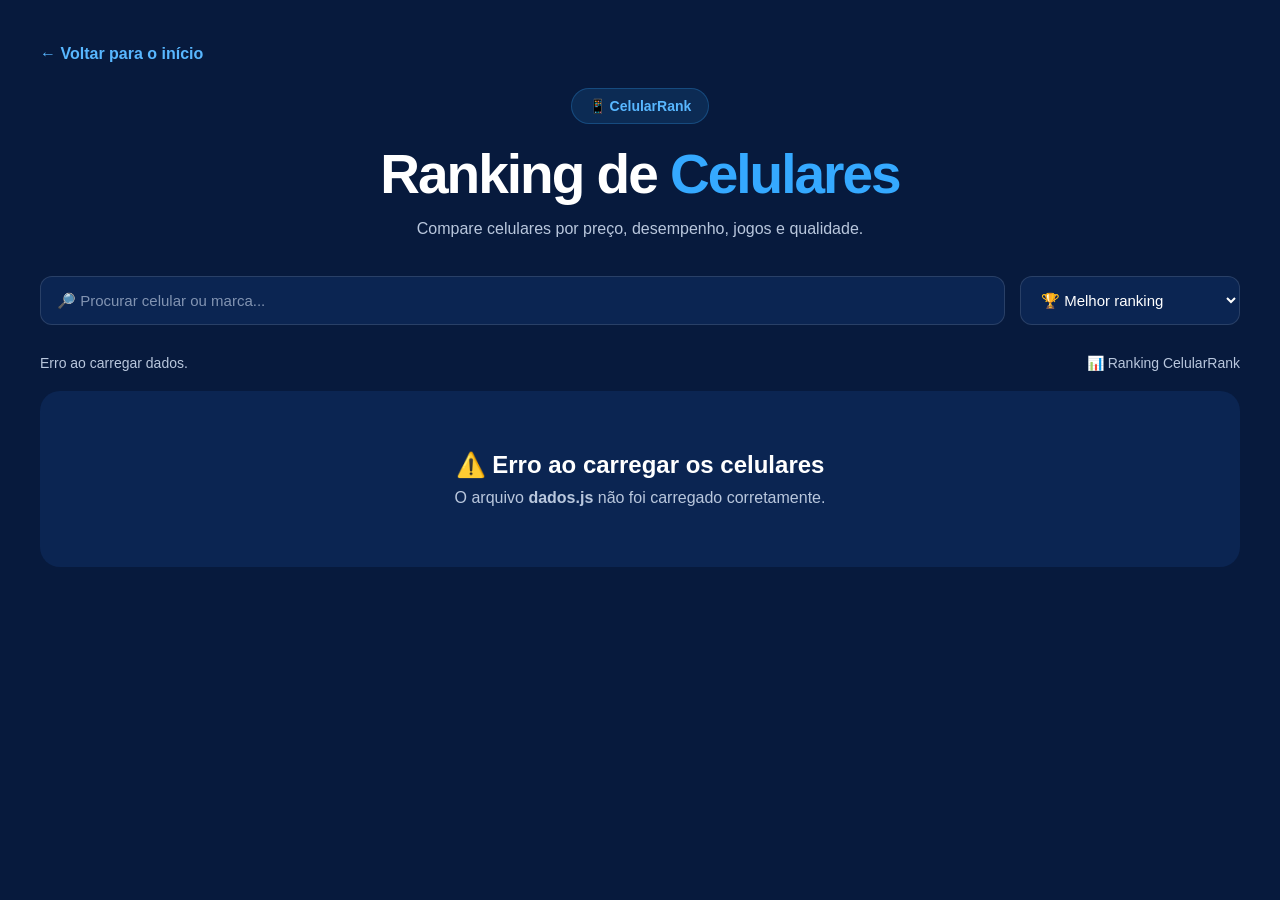
==== celulares.html @ f82b12b4 "Update script source paths in celulares.html" ====
<!DOCTYPE html>
<html lang="pt-BR">

<head>
    <meta charset="UTF-8">

    <meta
        name="viewport"
        content="width=device-width, initial-scale=1.0"
    >

    <title>Celulares | CelularRank-Official</title>

    <meta
        name="description"
        content="Compare celulares por preço, desempenho, jogos e qualidade."
    >

    <link rel="stylesheet" href="style.css">

    <style>

        .pagina {
            min-height: 100vh;
            padding: 45px 20px 70px;
        }

        .container {
            width: 100%;
            max-width: 1200px;
            margin: 0 auto;
        }

        .pagina-topo {
            text-align: center;
            margin-bottom: 35px;
        }

        .pagina-topo h1 {
            font-size: clamp(34px, 6vw, 55px);
            margin-bottom: 12px;
        }

        .pagina-topo h1 span {
            color: #35a9ff;
        }

        .pagina-topo p {
            color: #b9c7dd;
            line-height: 1.6;
            max-width: 650px;
            margin: 0 auto;
        }

        .voltar {
            display: inline-block;
            margin-bottom: 25px;
            color: #58b7ff;
            text-decoration: none;
            font-weight: bold;
        }

        .voltar:hover {
            color: white;
        }

        .controles {
            display: grid;
            grid-template-columns: 1fr 220px;
            gap: 15px;
            margin-bottom: 30px;
        }

        .campo,
        .select {
            width: 100%;
            padding: 14px 16px;
            border-radius: 12px;
            border: 1px solid rgba(255,255,255,0.12);
            background: #0b2552;
            color: white;
            outline: none;
            font-size: 15px;
            box-sizing: border-box;
        }

        .campo::placeholder {
            color: #8294b2;
        }

        .campo:focus,
        .select:focus {
            border-color: #35a9ff;
        }

        .select option {
            background: #0b2552;
            color: white;
        }

        .informacoes {
            display: flex;
            justify-content: space-between;
            align-items: center;
            margin-bottom: 20px;
            color: #b9c7dd;
            font-size: 14px;
        }

        .produtos {
            display: grid;
            grid-template-columns: repeat(3, 1fr);
            gap: 20px;
        }

        .produto {
            background: #0b2552;
            border: 1px solid rgba(255,255,255,0.10);
            border-radius: 20px;
            padding: 22px;
            transition: 0.25s ease;
        }

        .produto:hover {
            transform: translateY(-5px);
            border-color: #35a9ff;
            box-shadow: 0 12px 35px rgba(0,0,0,0.25);
        }

        .marca {
            display: inline-block;
            padding: 6px 10px;
            background: rgba(53,169,255,0.12);
            color: #58b7ff;
            border-radius: 20px;
            font-size: 12px;
            font-weight: bold;
            margin-bottom: 12px;
        }

        .produto h2 {
            font-size: 21px;
            margin-bottom: 10px;
        }

        .preco {
            font-size: 27px;
            font-weight: bold;
            color: white;
            margin-bottom: 18px;
        }

        .nota {
            display: inline-flex;
            align-items: center;
            gap: 5px;
            background: #123a78;
            color: white;
            padding: 7px 10px;
            border-radius: 8px;
            font-size: 13px;
            margin-bottom: 18px;
        }

        .especificacoes {
            display: grid;
            grid-template-columns: 1fr 1fr;
            gap: 10px;
            margin-bottom: 20px;
        }

        .spec {
            background: rgba(255,255,255,0.04);
            border-radius: 10px;
            padding: 10px;
        }

        .spec small {
            display: block;
            color: #8294b2;
            font-size: 11px;
            margin-bottom: 4px;
        }

        .spec strong {
            font-size: 13px;
            color: #e5efff;
        }

        .avaliacoes {
            display: flex;
            flex-direction: column;
            gap: 10px;
        }

        .avaliacao {
            display: grid;
            grid-template-columns: 85px 1fr 30px;
            align-items: center;
            gap: 8px;
            font-size: 12px;
            color: #b9c7dd;
        }

        .barra {
            height: 7px;
            background: #061530;
            border-radius: 10px;
            overflow: hidden;
        }

        .barra div {
            height: 100%;
            background: #35a9ff;
            border-radius: 10px;
        }

        .sem-resultados {
            grid-column: 1 / -1;
            text-align: center;
            padding: 60px 20px;
            background: #0b2552;
            border-radius: 20px;
            color: #b9c7dd;
        }

        .sem-resultados h2 {
            color: white;
            margin-bottom: 10px;
        }

        @media (max-width: 900px) {

            .produtos {
                grid-template-columns: repeat(2, 1fr);
            }

        }

        @media (max-width: 650px) {

            .pagina {
                padding: 30px 15px 50px;
            }

            .controles {
                grid-template-columns: 1fr;
            }

            .produtos {
                grid-template-columns: 1fr;
            }

            .informacoes {
                flex-direction: column;
                align-items: flex-start;
                gap: 8px;
            }

        }

    </style>
</head>


<body>

<main class="pagina">

    <div class="container">

        <a href="index.html" class="voltar">
            ← Voltar para o início
        </a>

        <section class="pagina-topo">

            <div class="badge">
                📱 CelularRank
            </div>

            <h1>
                Ranking de
                <span>Celulares</span>
            </h1>

            <p>
                Compare celulares por preço,
                desempenho, jogos e qualidade.
            </p>

        </section>


        <section class="controles">

            <input
                type="search"
                id="busca"
                class="campo"
                placeholder="🔎 Procurar celular ou marca..."
                autocomplete="off"
            >

            <select id="ordenacao" class="select">

                <option value="ranking">
                    🏆 Melhor ranking
                </option>

                <option value="menor-preco">
                    💰 Menor preço
                </option>

                <option value="maior-preco">
                    💎 Maior preço
                </option>

                <option value="desempenho">
                    ⚡ Desempenho
                </option>

                <option value="jogos">
                    🎮 Jogos
                </option>

                <option value="qualidade">
                    ⭐ Qualidade
                </option>

            </select>

        </section>


        <div class="informacoes">

            <span id="contador">
                Carregando celulares...
            </span>

            <span>
                📊 Ranking CelularRank
            </span>

        </div>


        <section
            id="listaCelulares"
            class="produtos"
        ></section>

    </div>

</main>


<!-- =====================================================
     📦 CARREGAR DADOS
===================================================== -->

<script src="./dados.js"></script>


<!-- =====================================================
     ⚙️ SISTEMA DA PÁGINA
===================================================== -->

<script>

"use strict";


const lista =
    document.getElementById("listaCelulares");

const busca =
    document.getElementById("busca");

const ordenacao =
    document.getElementById("ordenacao");

const contador =
    document.getElementById("contador");


/* =====================================================
   💰 PREÇO
===================================================== */

function precoBRL(valor) {

    const numero = Number(valor);

    if (!Number.isFinite(numero) || numero <= 0) {
        return "Preço não informado";
    }

    return numero.toLocaleString("pt-BR", {
        style: "currency",
        currency: "BRL"
    });

}


/* =====================================================
   🏆 NOTA
===================================================== */

function notaProduto(produto) {

    const notas = [
        Number(produto.desempenho) || 0,
        Number(produto.jogos) || 0,
        Number(produto.qualidade) || 0
    ];

    return Math.round(
        notas.reduce(
            (total, nota) => total + nota,
            0
        ) / notas.length
    );

}


/* =====================================================
   📊 BARRA
===================================================== */

function avaliacao(nome, valor) {

    const numero = Number(valor);

    if (!Number.isFinite(numero) || numero <= 0) {
        return "";
    }

    return `
        <div class="avaliacao">

            <span>${nome}</span>

            <div class="barra">
                <div style="width:${numero}%"></div>
            </div>

            <strong>${numero}</strong>

        </div>
    `;

}


/* =====================================================
   🃏 CRIAR CARD
===================================================== */

function criarCard(produto, posicao) {

    const nota = notaProduto(produto);

    return `

        <article class="produto">

            <span class="marca">
                ${produto.marca || "Marca"}
            </span>

            <h2>
                ${produto.nome || "Celular"}
            </h2>

            <div class="preco">
                ${precoBRL(produto.preco)}
            </div>

            <div class="nota">
                🏆 Nota ${nota}/100
            </div>


            <div class="especificacoes">

                <div class="spec">
                    <small>Processador</small>

                    <strong>
                        ${produto.processador || "Não informado"}
                    </strong>
                </div>


                <div class="spec">
                    <small>RAM</small>

                    <strong>
                        ${produto.ram || "Não informado"}
                    </strong>
                </div>


                <div class="spec">
                    <small>Armazenamento</small>

                    <strong>
                        ${produto.armazenamento || "Não informado"}
                    </strong>
                </div>


                <div class="spec">
                    <small>Ranking</small>

                    <strong>
                        #${posicao}
                    </strong>
                </div>

            </div>


            <div class="avaliacoes">

                ${avaliacao(
                    "Desempenho",
                    produto.desempenho
                )}

                ${avaliacao(
                    "Jogos",
                    produto.jogos
                )}

                ${avaliacao(
                    "Qualidade",
                    produto.qualidade
                )}

            </div>

        </article>

    `;

}


/* =====================================================
   🔎 FILTRAR
===================================================== */

function filtrarProdutos() {

    const texto =
        busca.value
            .toLowerCase()
            .trim();


    let resultado =
        Array.isArray(celulares)
            ? [...celulares]
            : [];


    /* BUSCA */

    if (texto) {

        resultado =
            resultado.filter(produto => {

                const nome =
                    String(produto.nome || "")
                        .toLowerCase();

                const marca =
                    String(produto.marca || "")
                        .toLowerCase();

                const processador =
                    String(produto.processador || "")
                        .toLowerCase();

                return (
                    nome.includes(texto) ||
                    marca.includes(texto) ||
                    processador.includes(texto)
                );

            });

    }


    /* ORDENAÇÃO */

    switch (ordenacao.value) {

        case "menor-preco":

            resultado.sort(
                (a, b) =>
                    Number(a.preco || 0) -
                    Number(b.preco || 0)
            );

            break;


        case "maior-preco":

            resultado.sort(
                (a, b) =>
                    Number(b.preco || 0) -
                    Number(a.preco || 0)
            );

            break;


        case "desempenho":

            resultado.sort(
                (a, b) =>
                    Number(b.desempenho || 0) -
                    Number(a.desempenho || 0)
            );

            break;


        case "jogos":

            resultado.sort(
                (a, b) =>
                    Number(b.jogos || 0) -
                    Number(a.jogos || 0)
            );

            break;


        case "qualidade":

            resultado.sort(
                (a, b) =>
                    Number(b.qualidade || 0) -
                    Number(a.qualidade || 0)
            );

            break;


        default:

            resultado.sort(
                (a, b) =>
                    notaProduto(b) -
                    notaProduto(a)
            );

    }


    mostrarProdutos(resultado);

}


/* =====================================================
   📱 MOSTRAR PRODUTOS
===================================================== */

function mostrarProdutos(produtos) {

    lista.innerHTML = "";


    contador.textContent =
        `${produtos.length} celular${produtos.length !== 1 ? "es" : ""} encontrado${produtos.length !== 1 ? "s" : ""}`;


    if (produtos.length === 0) {

        lista.innerHTML = `

            <div class="sem-resultados">

                <h2>
                    😕 Nenhum celular encontrado
                </h2>

                <p>
                    Tente pesquisar por outra marca
                    ou modelo.
                </p>

            </div>

        `;

        return;
    }


    produtos.forEach((produto, index) => {

        lista.innerHTML +=
            criarCard(
                produto,
                index + 1
            );

    });

}


/* =====================================================
   🔄 EVENTOS
===================================================== */

busca.addEventListener(
    "input",
    filtrarProdutos
);

ordenacao.addEventListener(
    "change",
    filtrarProdutos
);


/* =====================================================
   🚀 INICIAR
===================================================== */

if (
    typeof celulares !== "undefined" &&
    Array.isArray(celulares)
) {

    console.log(
        "📱 Celulares carregados:",
        celulares.length
    );

    filtrarProdutos();

} else {

    contador.textContent =
        "Erro ao carregar dados.";

    lista.innerHTML = `

        <div class="sem-resultados">

            <h2>
                ⚠️ Erro ao carregar os celulares
            </h2>

            <p>
                O arquivo <strong>dados.js</strong>
                não foi carregado corretamente.
            </p>

        </div>

    `;

}

</script>

</body>
</html> 
<script src="./dados.js"></script>
---- style.css ----
/* ========================================
   🎨 CELULARRANK-OFFICIAL
   style.css
======================================== */

/* RESET */
* {
    margin: 0;
    padding: 0;
    box-sizing: border-box;
}

html {
    scroll-behavior: smooth;
}

body {
    font-family: Arial, Helvetica, sans-serif;
    background: #071a3d;
    color: #ffffff;
    min-height: 100vh;
}


/* ========================================
   🧭 CABEÇALHO
======================================== */

header {
    width: 100%;
    min-height: 70px;
    padding: 16px 6%;

    display: flex;
    align-items: center;
    justify-content: space-between;

    background: #061530;
    border-bottom: 1px solid rgba(255, 255, 255, 0.10);

    position: sticky;
    top: 0;
    z-index: 1000;
}


/* LOGO */

.logo {
    font-size: 23px;
    font-weight: 800;
    letter-spacing: -0.5px;
}

.logo span {
    color: #35a9ff;
}


/* MENU */

nav {
    display: flex;
    align-items: center;
    gap: 25px;
}

nav a {
    color: #dceaff;
    text-decoration: none;
    font-size: 14px;
    font-weight: 600;

    transition: 0.2s ease;
}

nav a:hover {
    color: #35a9ff;
}


/* ========================================
   🏠 TELA INICIAL
======================================== */

.inicio {
    width: 100%;
    min-height: calc(100vh - 70px);

    display: flex;
    align-items: center;
    justify-content: center;

    padding: 70px 20px;
}

.conteudo {
    width: 100%;
    max-width: 1100px;
    margin: auto;
    text-align: center;
}


/* ========================================
   🚀 BADGE
======================================== */

.badge {
    display: inline-block;

    padding: 9px 17px;

    background: rgba(53, 169, 255, 0.12);
    border: 1px solid rgba(53, 169, 255, 0.25);

    border-radius: 50px;

    color: #58b7ff;

    font-size: 14px;
    font-weight: 600;

    margin-bottom: 22px;
}


/* ========================================
   📝 TÍTULO
======================================== */

h1 {
    font-size: clamp(40px, 7vw, 72px);

    line-height: 1.05;

    letter-spacing: -2px;

    margin-bottom: 20px;
}

h1 span {
    color: #35a9ff;
}


/* ========================================
   📄 DESCRIÇÃO
======================================== */

.descricao {
    max-width: 680px;

    margin: 0 auto;

    color: #b9c7dd;

    font-size: 17px;

    line-height: 1.7;
}


/* ========================================
   📱💻 CARDS
======================================== */

.opcoes {
    width: 100%;

    display: grid;

    grid-template-columns: repeat(2, 1fr);

    gap: 25px;

    margin-top: 50px;
}


/* CARD */

.card {
    display: block;

    padding: 38px 28px;

    background: #0b2552;

    border: 1px solid rgba(255, 255, 255, 0.10);

    border-radius: 22px;

    color: white;

    text-decoration: none;

    transition:
        transform 0.25s ease,
        border-color 0.25s ease,
        box-shadow 0.25s ease;
}


/* HOVER */

.card:hover {
    transform: translateY(-7px);

    border-color: #35a9ff;

    box-shadow:
        0 15px 40px rgba(0, 0, 0, 0.30);
}


/* ÍCONE */

.icone {
    font-size: 55px;

    margin-bottom: 18px;
}


/* TÍTULO DO CARD */

.card h2 {
    font-size: 26px;

    margin-bottom: 10px;
}


/* TEXTO DO CARD */

.card p {
    color: #b9c7dd;

    line-height: 1.6;

    font-size: 15px;
}


/* ========================================
   🏷️ CATEGORIAS
======================================== */

.categorias {
    margin-top: 55px;
}

.categorias h2 {
    font-size: 22px;

    margin-bottom: 22px;
}


/* TAGS */

.tags {
    display: flex;

    justify-content: center;

    align-items: center;

    flex-wrap: wrap;

    gap: 12px;
}


/* TAG */

.tag {
    padding: 10px 17px;

    background: #0d2e63;

    border: 1px solid rgba(53, 169, 255, 0.25);

    border-radius: 30px;

    color: #dceaff;

    font-size: 14px;

    cursor: pointer;

    transition: 0.2s ease;
}


/* TAG HOVER */

.tag:hover {
    background: #123a78;

    border-color: #35a9ff;

    transform: translateY(-2px);
}


/* TAG ATIVA */

.tag.ativa {
    background: #35a9ff;

    color: #ffffff;

    border-color: #35a9ff;
}


/* ========================================
   🦶 RODAPÉ
======================================== */

footer {
    width: 100%;

    padding: 25px 20px;

    text-align: center;

    background: #061530;

    color: #8294b2;

    font-size: 13px;

    border-top: 1px solid rgba(255, 255, 255, 0.08);
}


/* ========================================
   📱 RESPONSIVIDADE
======================================== */

@media (max-width: 700px) {

    header {
        padding: 15px 20px;
    }

    nav {
        display: none;
    }

    .inicio {
        padding: 50px 18px;
    }

    h1 {
        font-size: 43px;

        letter-spacing: -1.5px;
    }

    .descricao {
        font-size: 15px;

        line-height: 1.6;
    }

    .opcoes {
        grid-template-columns: 1fr;

        gap: 18px;

        margin-top: 35px;
    }

    .card {
        padding: 30px 20px;
    }

    .icone {
        font-size: 48px;
    }

    .card h2 {
        font-size: 23px;
    }

    .categorias {
        margin-top: 40px;
    }

    .categorias h2 {
        font-size: 19px;
    }

    .tag {
        font-size: 13px;

        padding: 9px 14px;
    }
}


/* ========================================
   📱 CELULARES PEQUENOS
======================================== */

@media (max-width: 400px) {

    h1 {
        font-size: 36px;
    }

    .badge {
        font-size: 12px;

        padding: 8px 13px;
    }

    .card {
        border-radius: 18px;
    }

    .descricao {
        font-size: 14px;
    }
}


/* ========================================
   ✨ SELEÇÃO DE TEXTO
======================================== */

::selection {
    background: #35a9ff;
    color: white;
      }
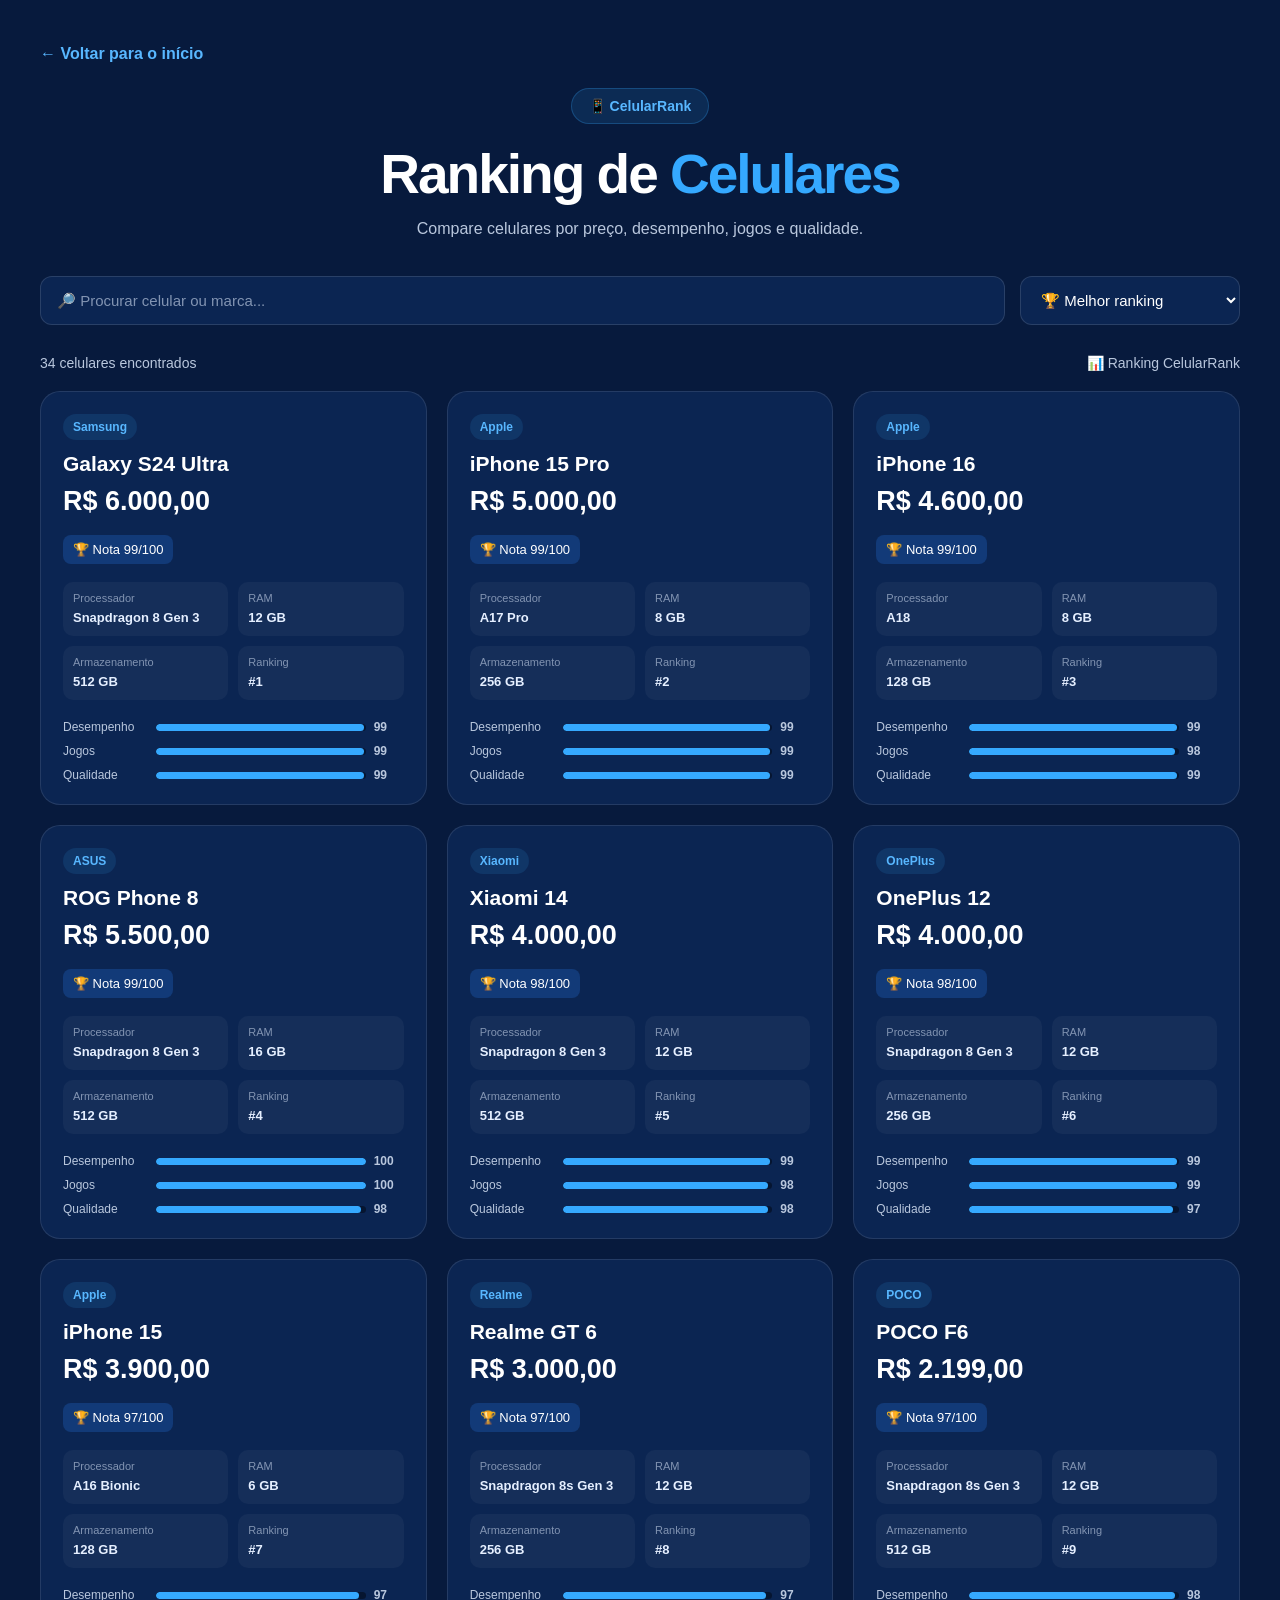
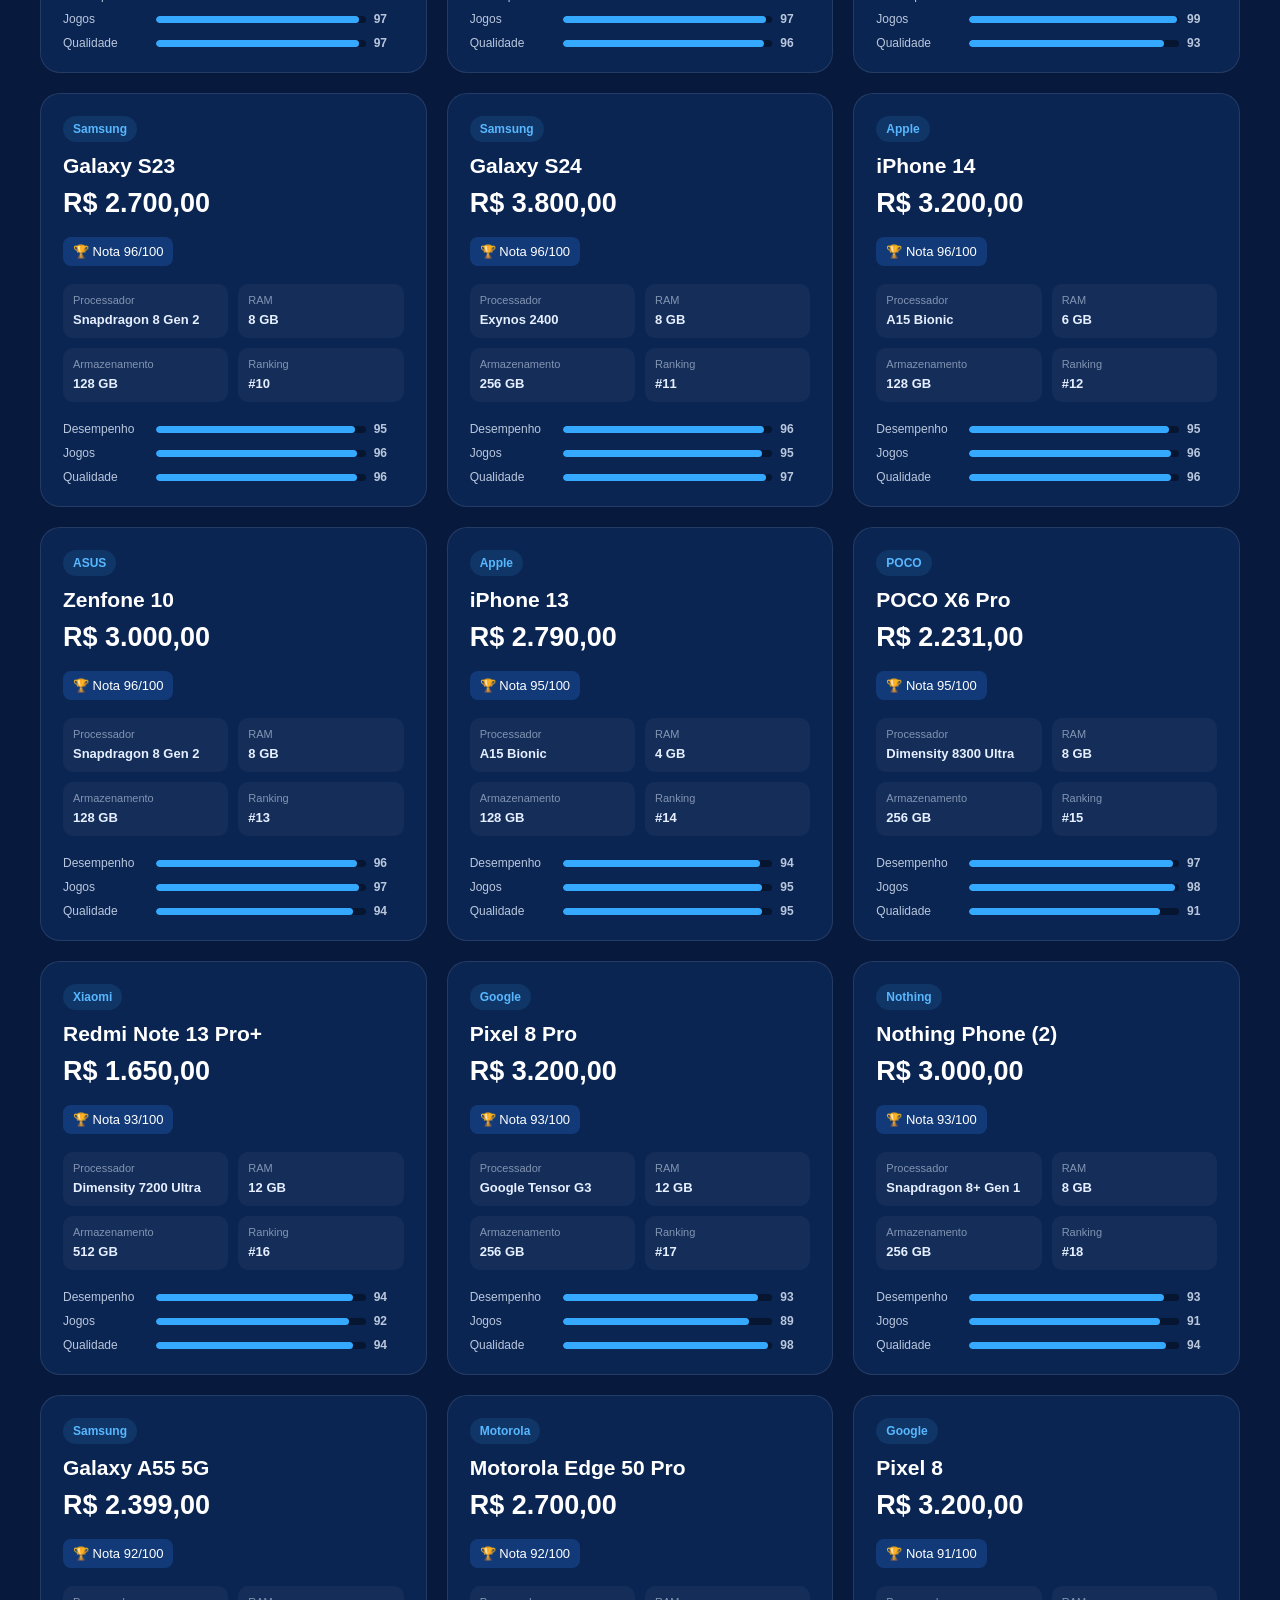
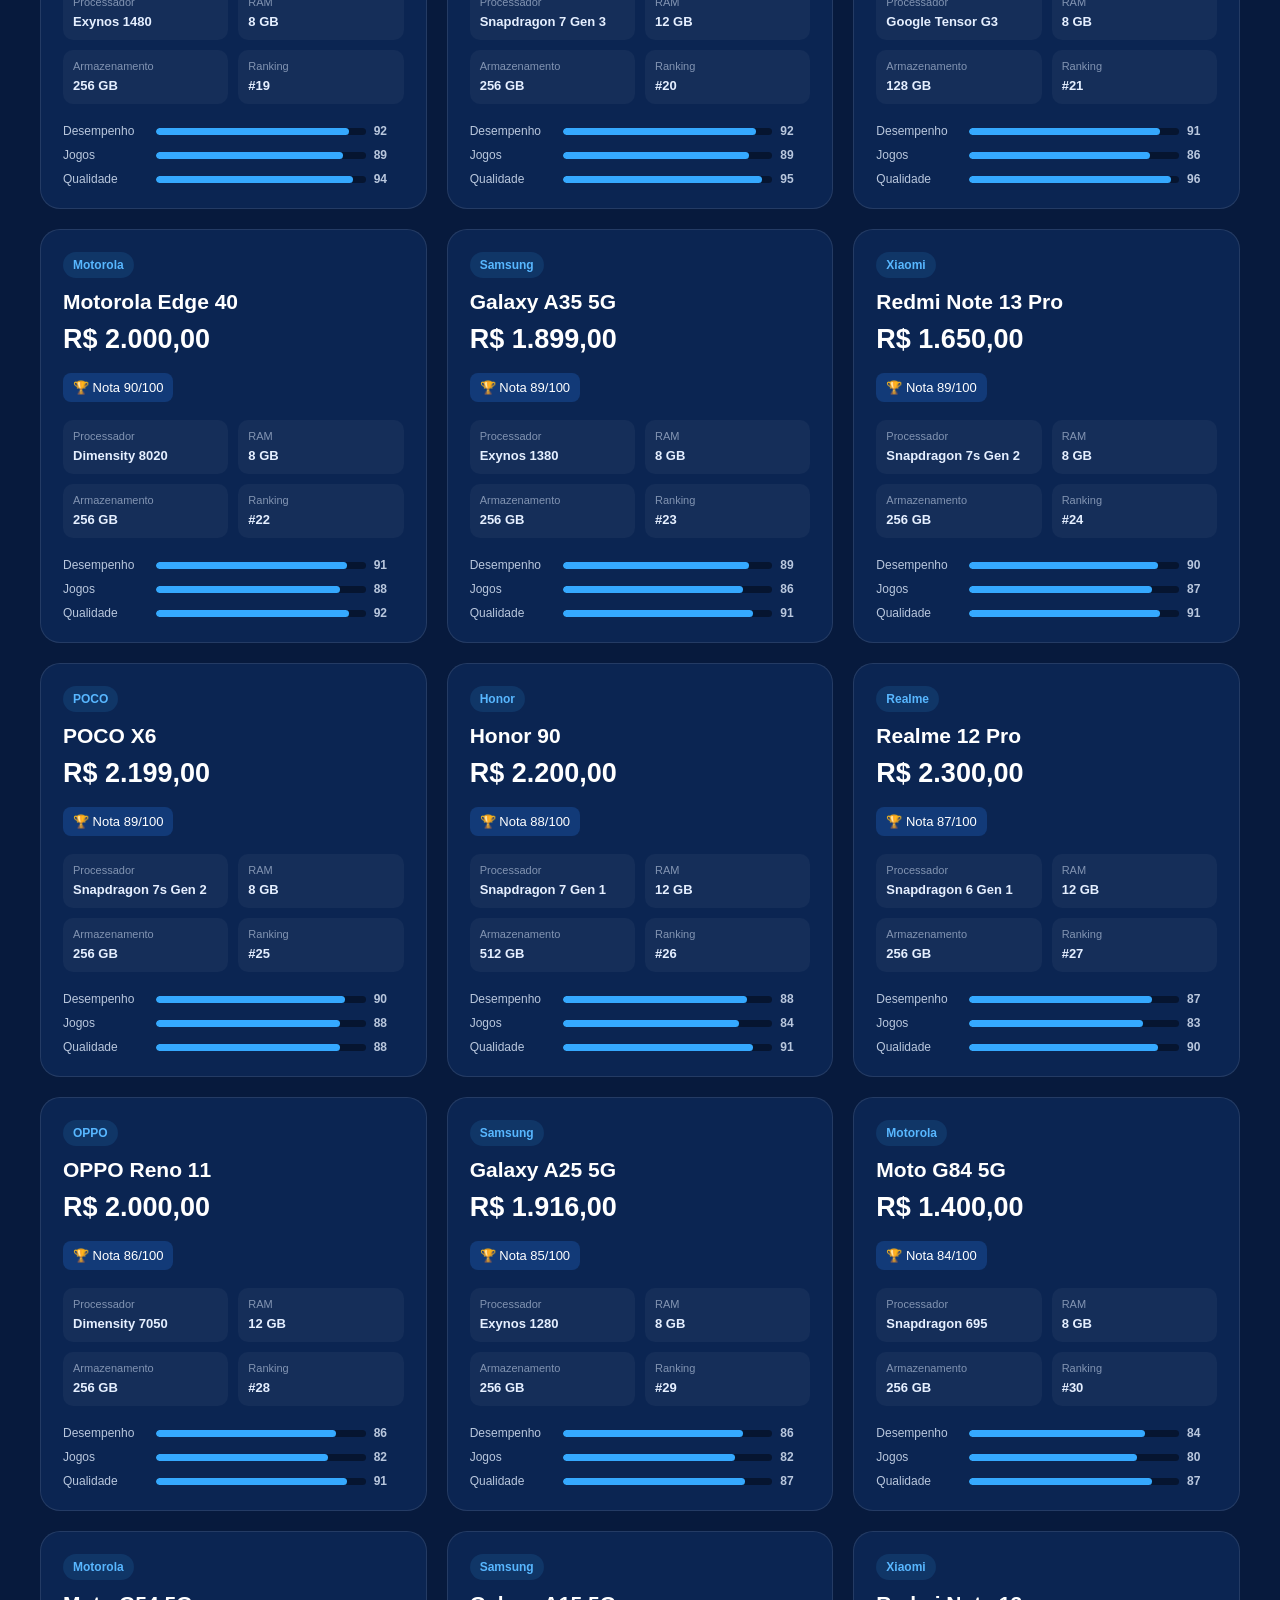
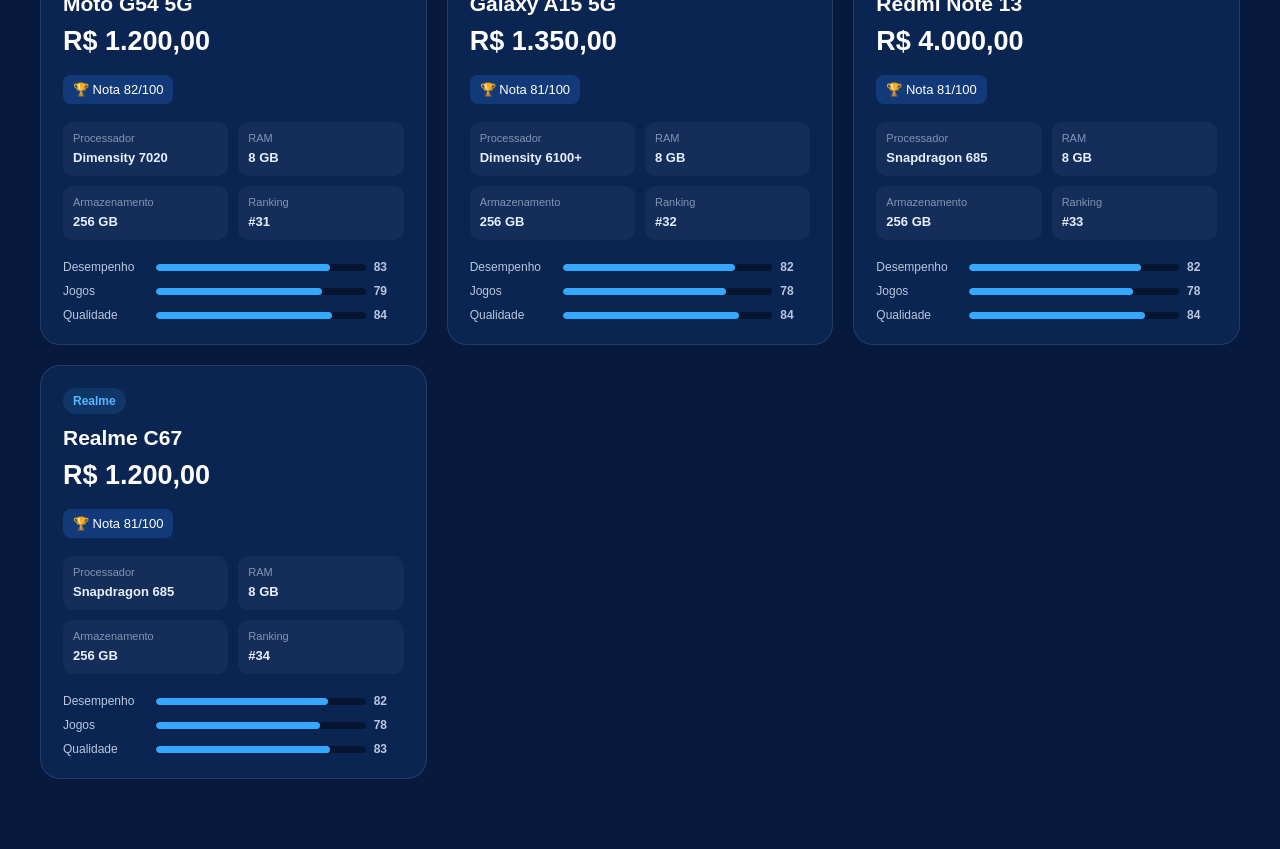
==== commit 9114bd92: "Fix duplicate script tag in celulares.html Removed duplicate script tag and extra newlines." ====
--- a/celulares.html
+++ b/celulares.html
@@ -362,7 +362,6 @@
 
 <script src="./dados.js"></script>
 
-
 <!-- =====================================================
      ⚙️ SISTEMA DA PÁGINA
 ===================================================== -->
@@ -777,9 +776,7 @@
     `;
 
 }
-
-</script>
+    </script>
 
 </body>
-</html> 
-<script src="./dados.js"></script>
+</html>
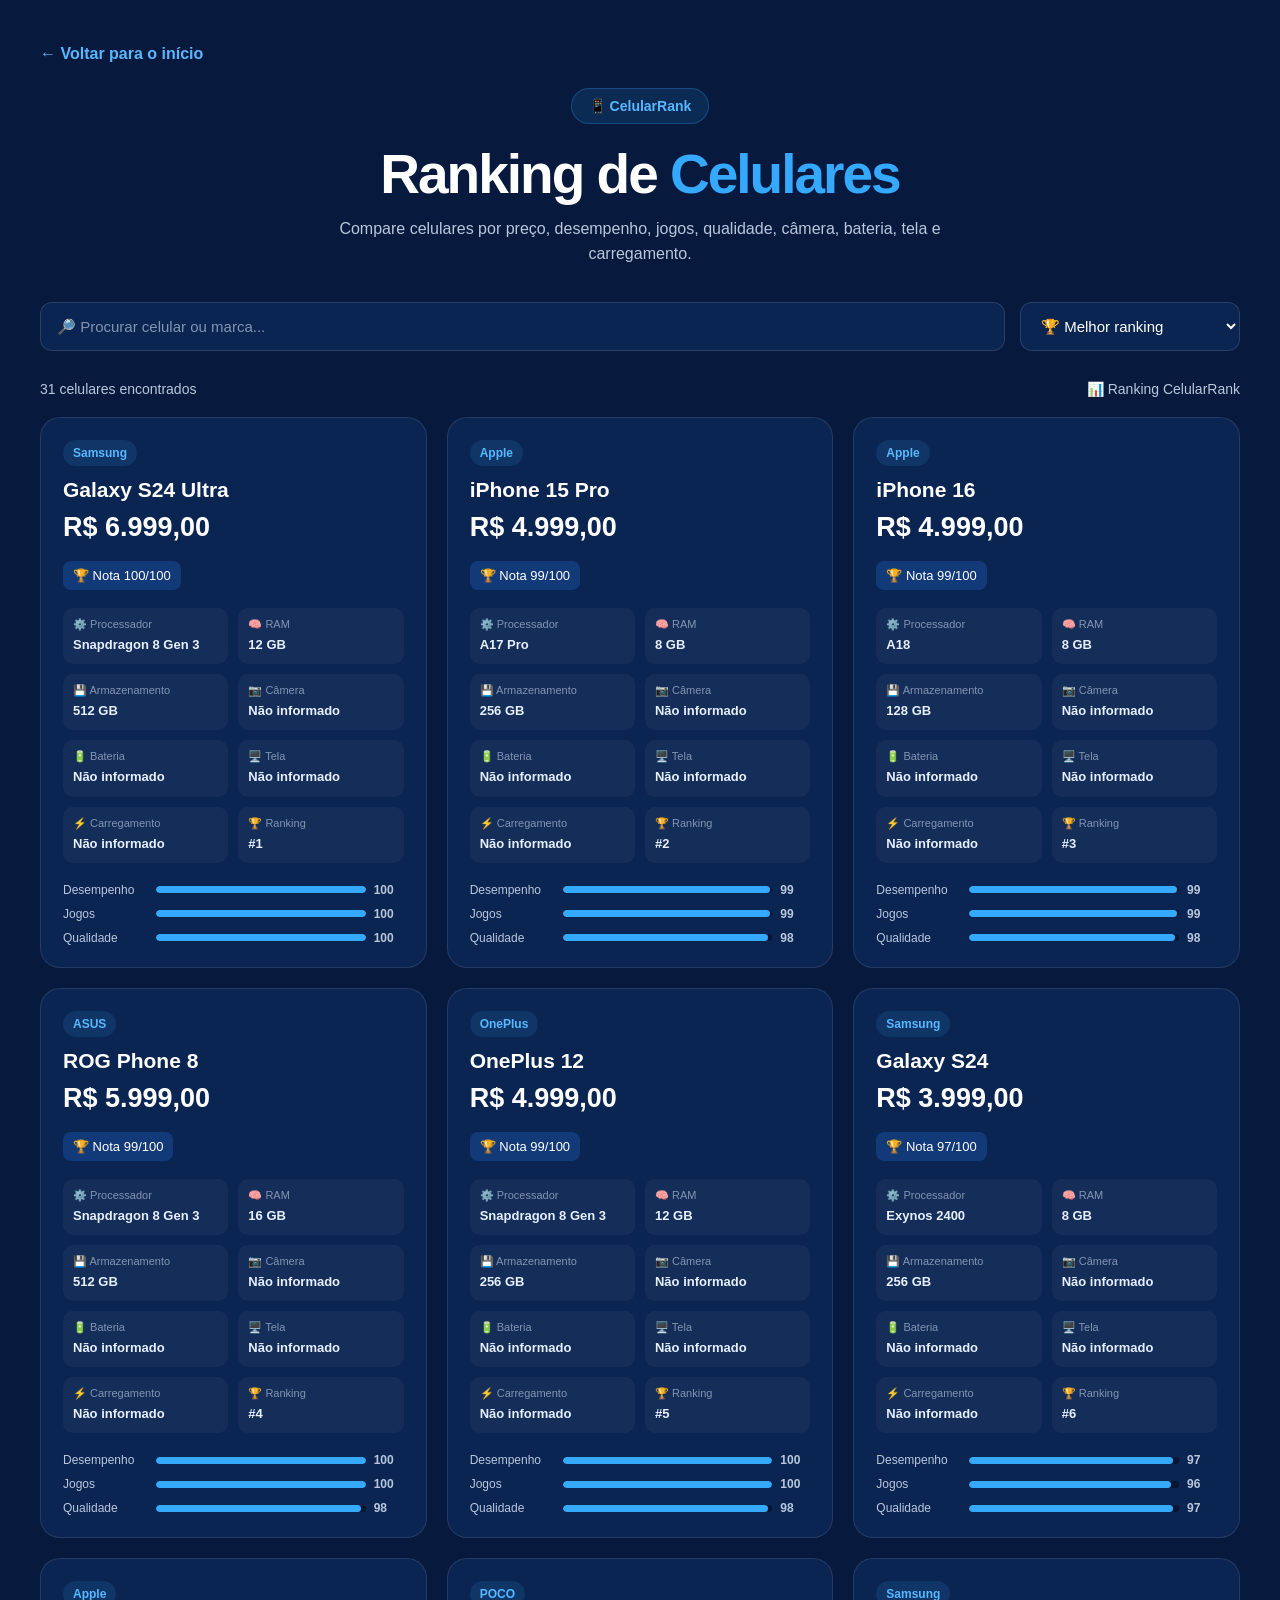
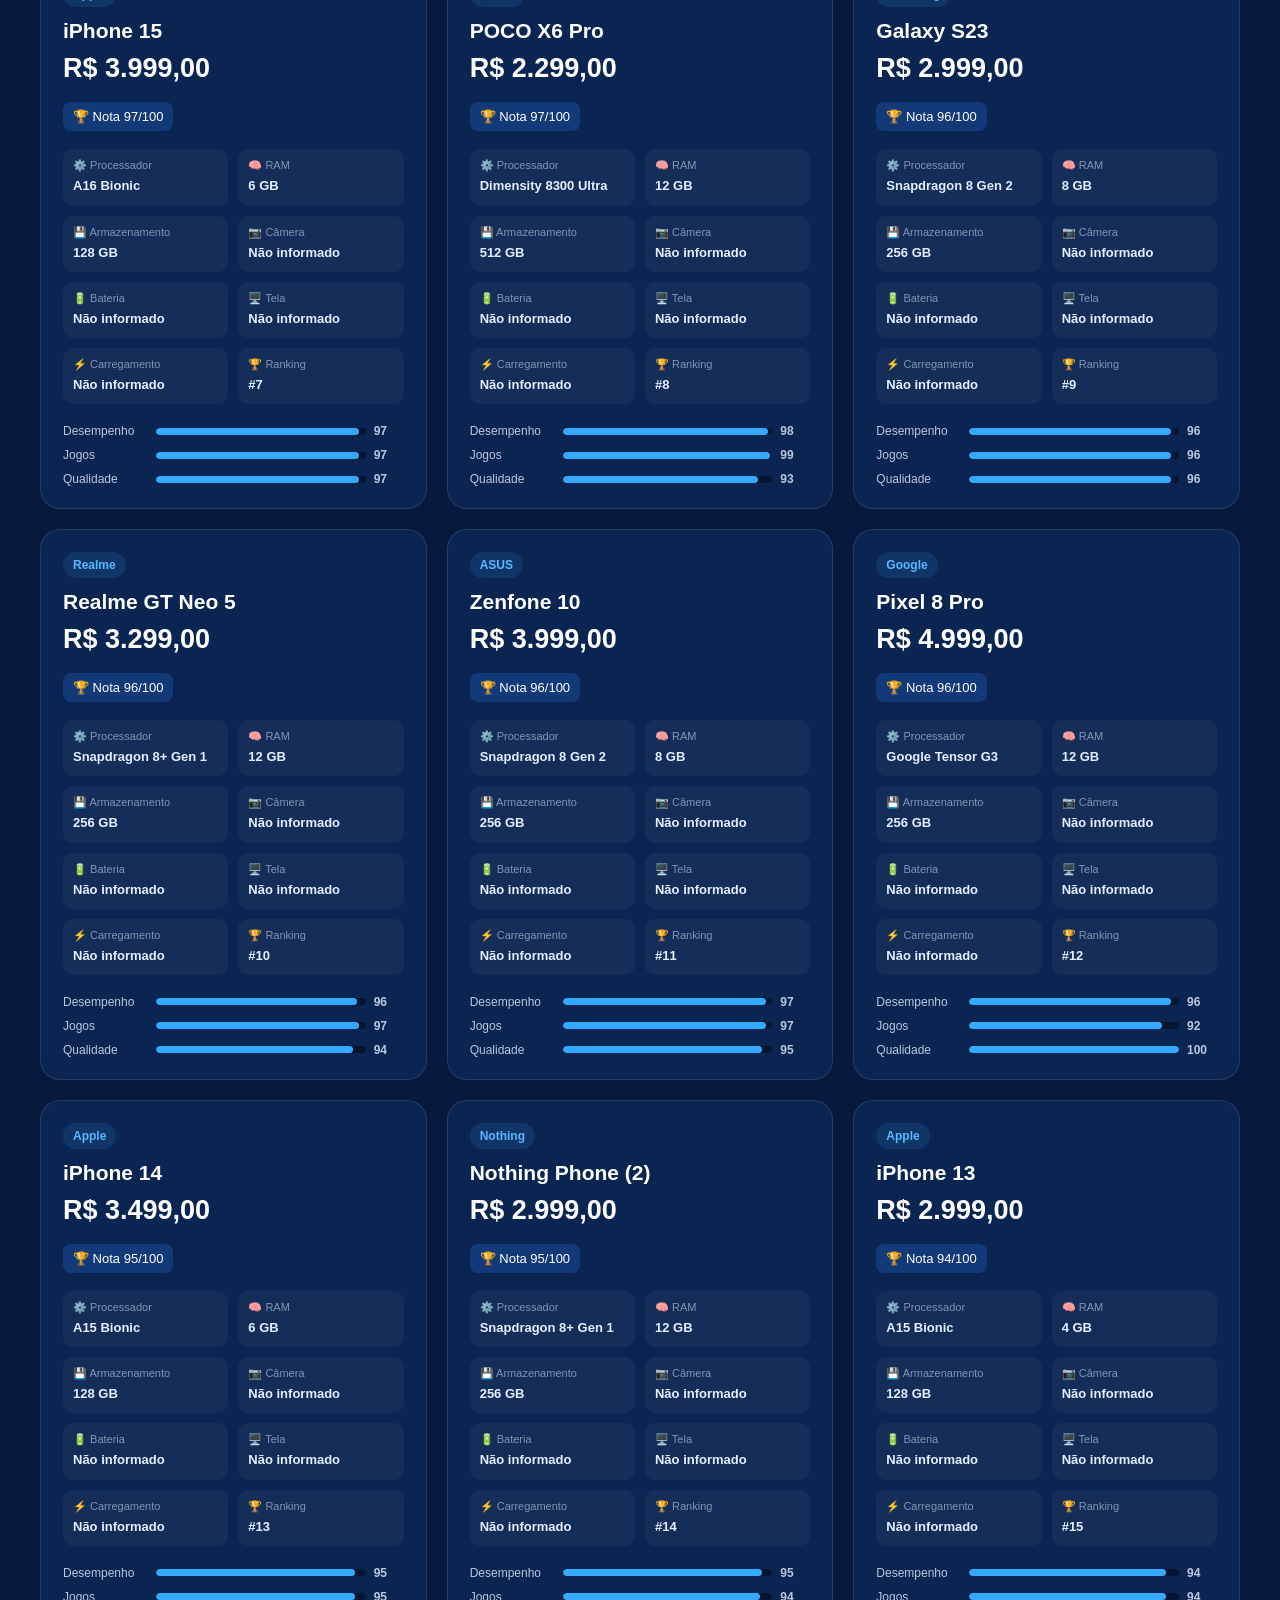
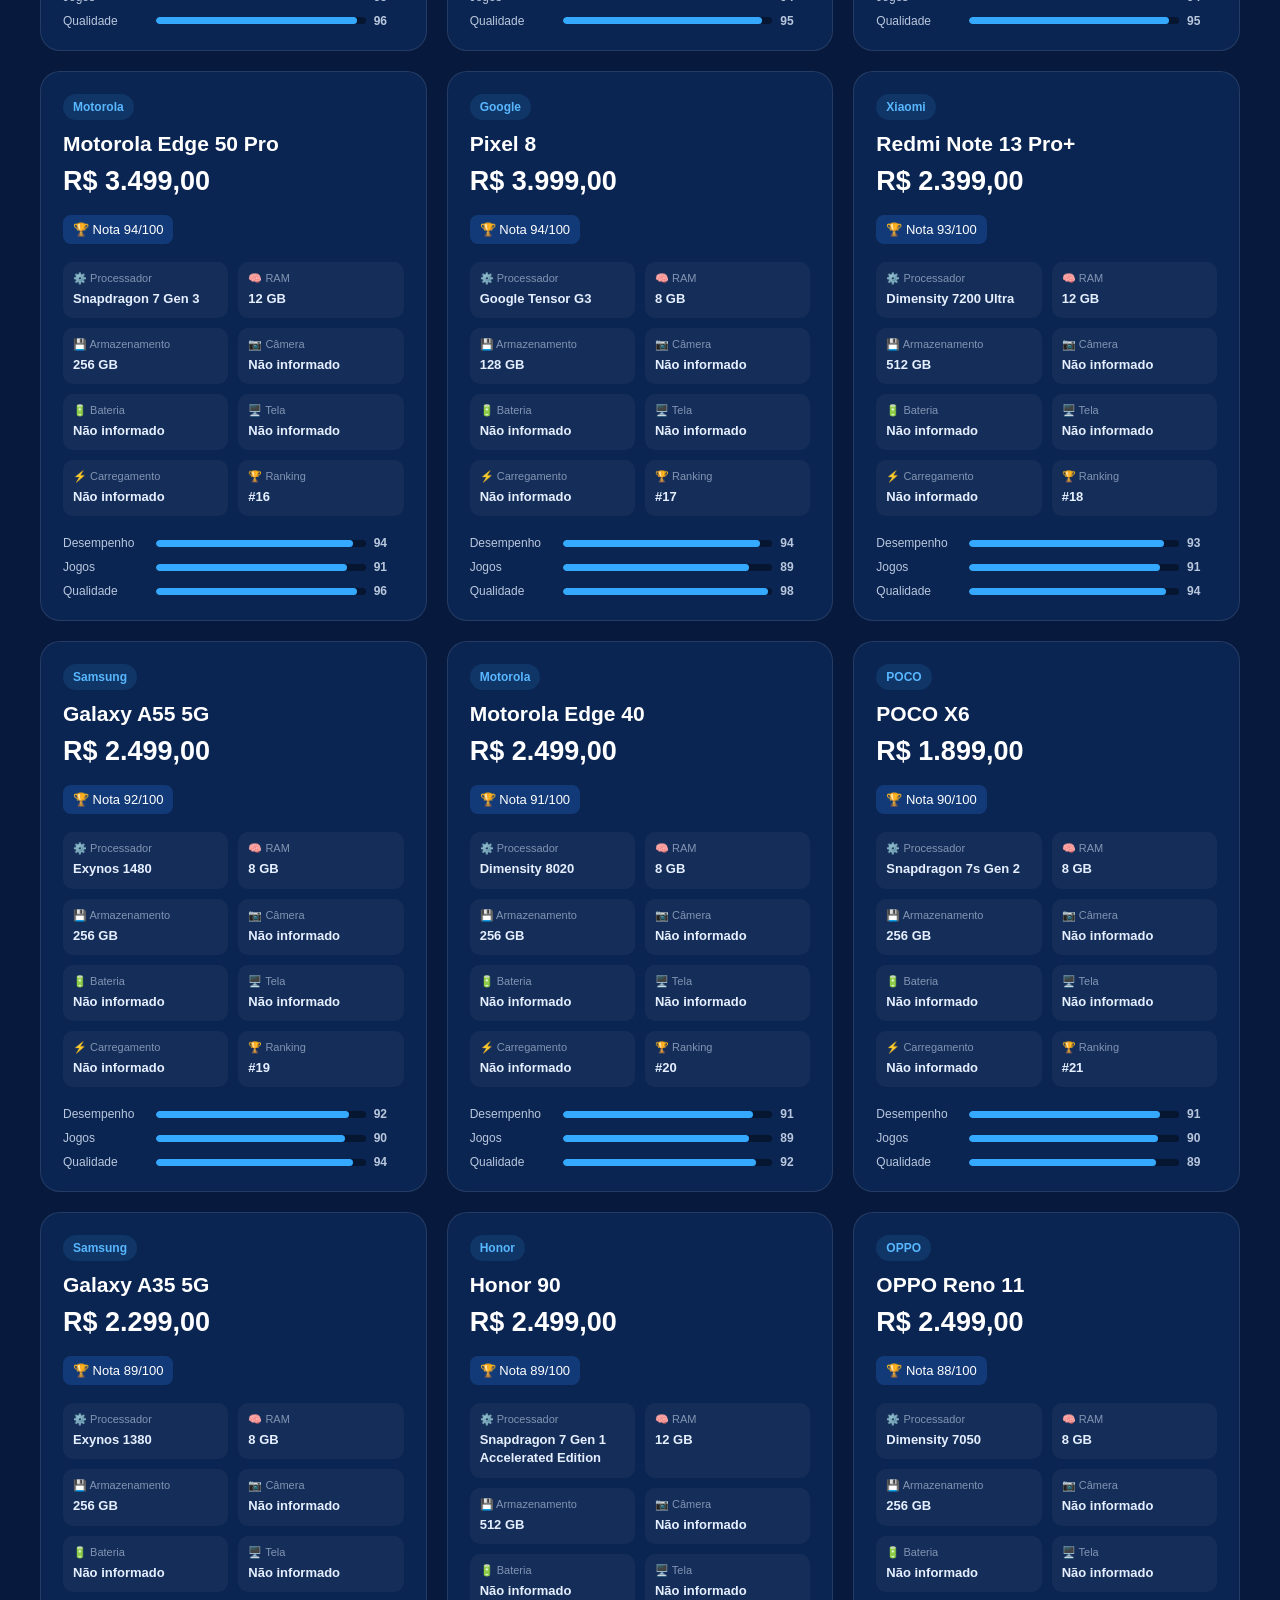
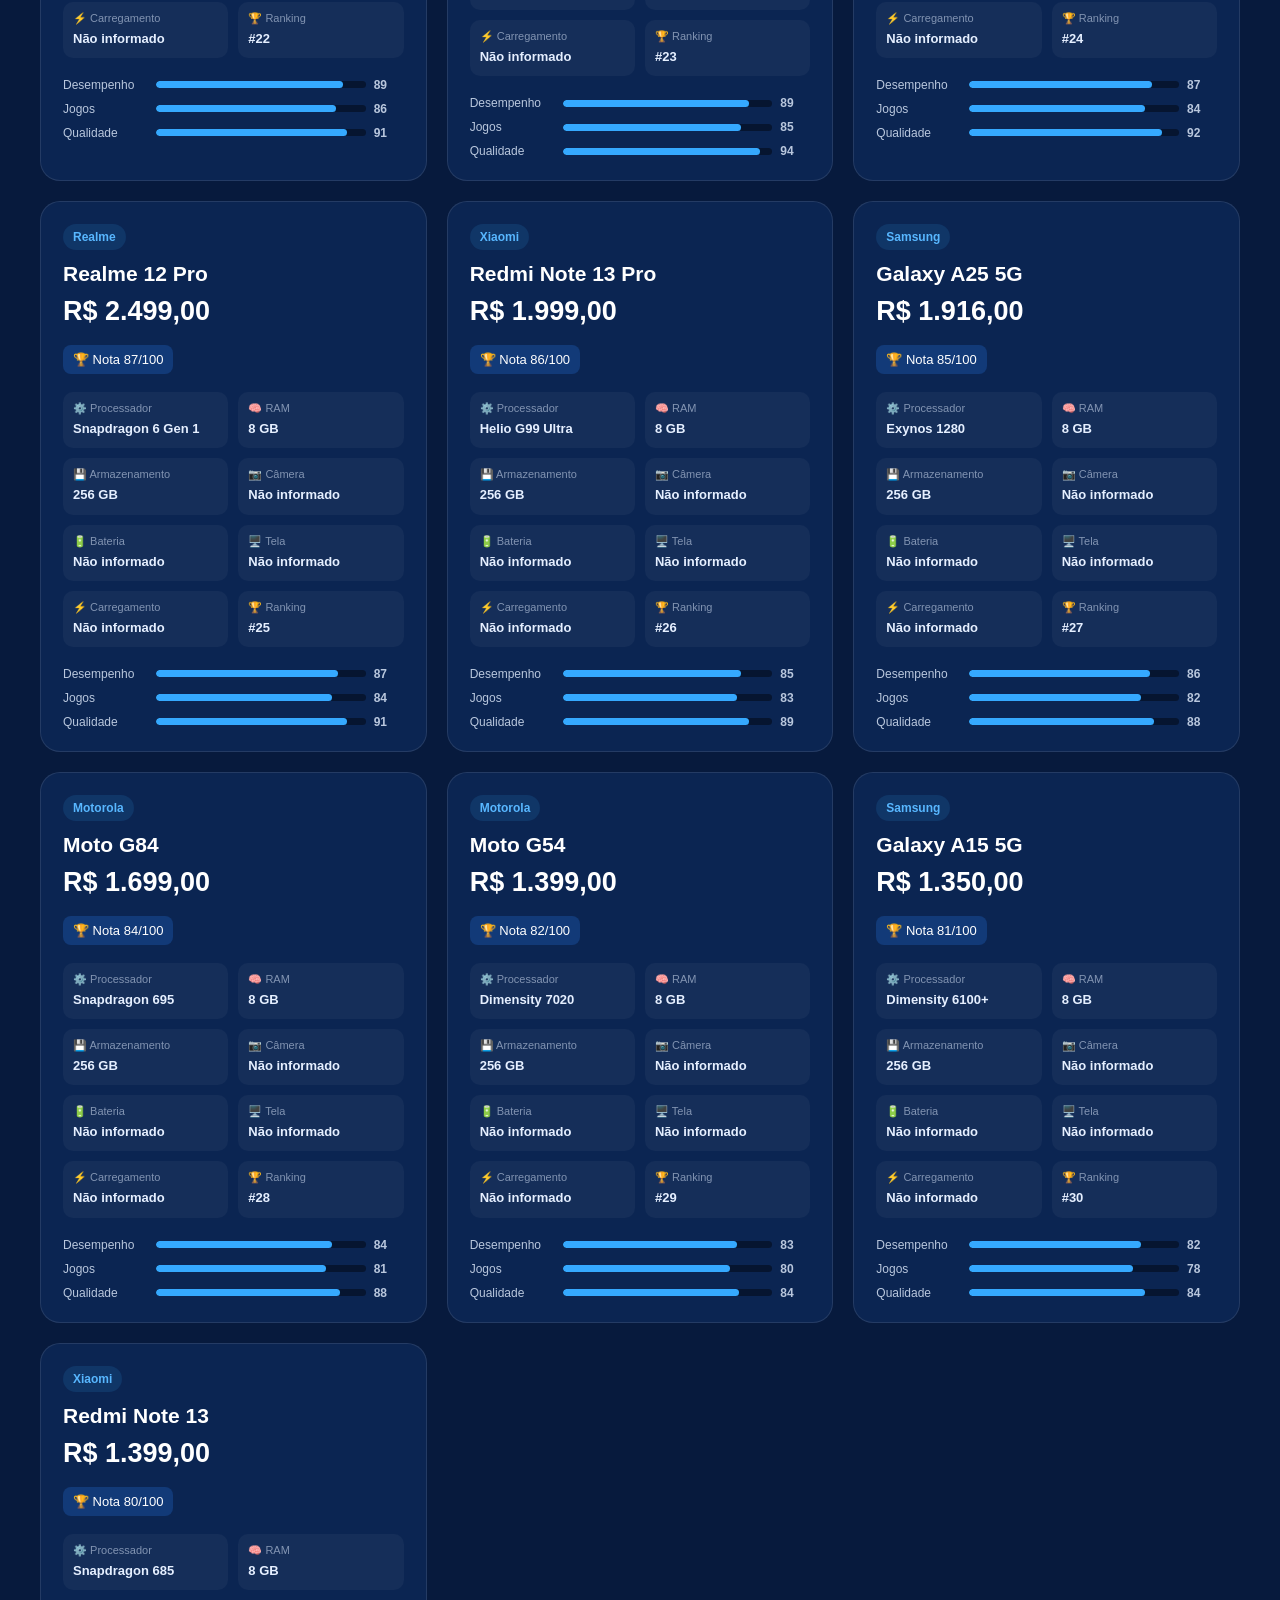
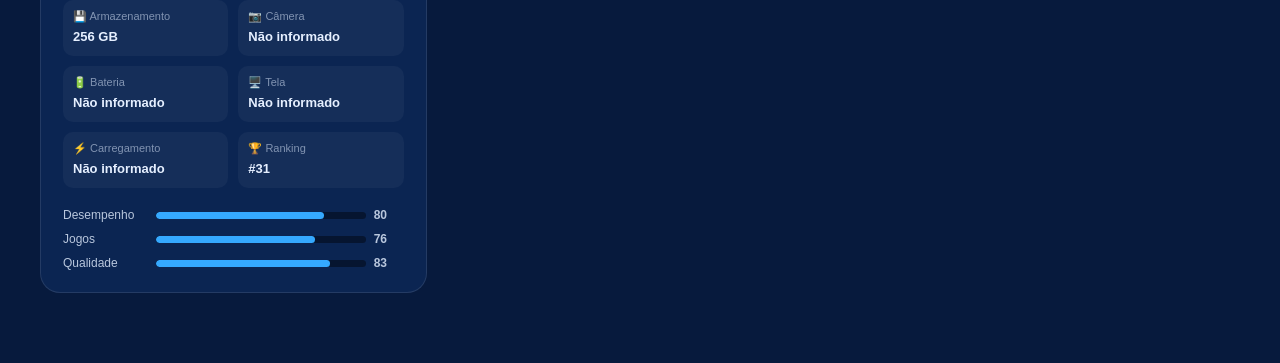
==== commit 373e3218: "Update celulares.html" ====
--- a/celulares.html
+++ b/celulares.html
@@ -13,7 +13,7 @@
 
     <meta
         name="description"
-        content="Compare celulares por preço, desempenho, jogos e qualidade."
+        content="Compare celulares por preço, desempenho, jogos, qualidade, câmera, bateria, tela e carregamento."
     >
 
     <link rel="stylesheet" href="style.css">
@@ -48,7 +48,7 @@
         .pagina-topo p {
             color: #b9c7dd;
             line-height: 1.6;
-            max-width: 650px;
+            max-width: 700px;
             margin: 0 auto;
         }
 
@@ -63,6 +63,8 @@
         .voltar:hover {
             color: white;
         }
+
+        /* CONTROLES */
 
         .controles {
             display: grid;
@@ -98,6 +100,8 @@
             color: white;
         }
 
+        /* INFORMAÇÕES */
+
         .informacoes {
             display: flex;
             justify-content: space-between;
@@ -107,11 +111,15 @@
             font-size: 14px;
         }
 
+        /* PRODUTOS */
+
         .produtos {
             display: grid;
             grid-template-columns: repeat(3, 1fr);
             gap: 20px;
         }
+
+        /* CARD */
 
         .produto {
             background: #0b2552;
@@ -126,6 +134,8 @@
             border-color: #35a9ff;
             box-shadow: 0 12px 35px rgba(0,0,0,0.25);
         }
+
+        /* MARCA */
 
         .marca {
             display: inline-block;
@@ -138,10 +148,14 @@
             margin-bottom: 12px;
         }
 
+        /* NOME */
+
         .produto h2 {
             font-size: 21px;
             margin-bottom: 10px;
         }
+
+        /* PREÇO */
 
         .preco {
             font-size: 27px;
@@ -149,6 +163,8 @@
             color: white;
             margin-bottom: 18px;
         }
+
+        /* NOTA */
 
         .nota {
             display: inline-flex;
@@ -162,6 +178,8 @@
             margin-bottom: 18px;
         }
 
+        /* ESPECIFICAÇÕES */
+
         .especificacoes {
             display: grid;
             grid-template-columns: 1fr 1fr;
@@ -173,19 +191,25 @@
             background: rgba(255,255,255,0.04);
             border-radius: 10px;
             padding: 10px;
+            min-width: 0;
         }
 
         .spec small {
             display: block;
             color: #8294b2;
             font-size: 11px;
-            margin-bottom: 4px;
+            margin-bottom: 5px;
         }
 
         .spec strong {
+            display: block;
             font-size: 13px;
             color: #e5efff;
-        }
+            line-height: 1.4;
+            word-break: break-word;
+        }
+
+        /* AVALIAÇÕES */
 
         .avaliacoes {
             display: flex;
@@ -215,6 +239,8 @@
             border-radius: 10px;
         }
 
+        /* SEM RESULTADOS */
+
         .sem-resultados {
             grid-column: 1 / -1;
             text-align: center;
@@ -229,6 +255,8 @@
             margin-bottom: 10px;
         }
 
+        /* TABLET */
+
         @media (max-width: 900px) {
 
             .produtos {
@@ -236,6 +264,8 @@
             }
 
         }
+
+        /* CELULAR */
 
         @media (max-width: 650px) {
 
@@ -260,6 +290,7 @@
         }
 
     </style>
+
 </head>
 
 
@@ -268,10 +299,15 @@
 <main class="pagina">
 
     <div class="container">
+
+        <!-- VOLTAR -->
 
         <a href="index.html" class="voltar">
             ← Voltar para o início
         </a>
+
+
+        <!-- CABEÇALHO -->
 
         <section class="pagina-topo">
 
@@ -285,12 +321,14 @@
             </h1>
 
             <p>
-                Compare celulares por preço,
-                desempenho, jogos e qualidade.
+                Compare celulares por preço, desempenho, jogos,
+                qualidade, câmera, bateria, tela e carregamento.
             </p>
 
         </section>
 
+
+        <!-- BUSCA E ORDENAÇÃO -->
 
         <section class="controles">
 
@@ -302,7 +340,10 @@
                 autocomplete="off"
             >
 
-            <select id="ordenacao" class="select">
+            <select
+                id="ordenacao"
+                class="select"
+            >
 
                 <option value="ranking">
                     🏆 Melhor ranking
@@ -333,6 +374,8 @@
         </section>
 
 
+        <!-- INFORMAÇÕES -->
+
         <div class="informacoes">
 
             <span id="contador">
@@ -345,6 +388,8 @@
 
         </div>
 
+
+        <!-- LISTA DOS CELULARES -->
 
         <section
             id="listaCelulares"
@@ -362,6 +407,7 @@
 
 <script src="./dados.js"></script>
 
+
 <!-- =====================================================
      ⚙️ SISTEMA DA PÁGINA
 ===================================================== -->
@@ -371,6 +417,8 @@
 "use strict";
 
 
+/* ELEMENTOS */
+
 const lista =
     document.getElementById("listaCelulares");
 
@@ -385,7 +433,7 @@
 
 
 /* =====================================================
-   💰 PREÇO
+   💰 FORMATAR PREÇO
 ===================================================== */
 
 function precoBRL(valor) {
@@ -405,124 +453,253 @@
 
 
 /* =====================================================
-   🏆 NOTA
+   🏆 CALCULAR NOTA
 ===================================================== */
 
 function notaProduto(produto) {
 
     const notas = [
+
         Number(produto.desempenho) || 0,
+
         Number(produto.jogos) || 0,
+
         Number(produto.qualidade) || 0
+
     ];
 
     return Math.round(
+
         notas.reduce(
             (total, nota) => total + nota,
             0
         ) / notas.length
+
     );
 
 }
 
 
 /* =====================================================
-   📊 BARRA
+   📊 CRIAR BARRA DE AVALIAÇÃO
 ===================================================== */
 
 function avaliacao(nome, valor) {
 
     const numero = Number(valor);
 
-    if (!Number.isFinite(numero) || numero <= 0) {
+    if (
+        !Number.isFinite(numero) ||
+        numero <= 0
+    ) {
+
         return "";
+
     }
 
+
     return `
+
         <div class="avaliacao">
 
-            <span>${nome}</span>
+            <span>
+                ${nome}
+            </span>
 
             <div class="barra">
-                <div style="width:${numero}%"></div>
+
+                <div
+                    style="width:${numero}%"
+                ></div>
+
             </div>
 
-            <strong>${numero}</strong>
+            <strong>
+                ${numero}
+            </strong>
 
         </div>
+
     `;
 
 }
 
 
 /* =====================================================
-   🃏 CRIAR CARD
+   🃏 CRIAR CARD DO CELULAR
 ===================================================== */
 
 function criarCard(produto, posicao) {
 
-    const nota = notaProduto(produto);
+    const nota =
+        notaProduto(produto);
+
 
     return `
 
         <article class="produto">
+
+            <!-- MARCA -->
 
             <span class="marca">
                 ${produto.marca || "Marca"}
             </span>
 
+
+            <!-- NOME -->
+
             <h2>
                 ${produto.nome || "Celular"}
             </h2>
 
+
+            <!-- PREÇO -->
+
             <div class="preco">
+
                 ${precoBRL(produto.preco)}
+
             </div>
 
+
+            <!-- NOTA -->
+
             <div class="nota">
+
                 🏆 Nota ${nota}/100
+
             </div>
 
 
+            <!-- ESPECIFICAÇÕES -->
+
             <div class="especificacoes">
 
+
+                <!-- PROCESSADOR -->
+
                 <div class="spec">
-                    <small>Processador</small>
+
+                    <small>
+                        ⚙️ Processador
+                    </small>
 
                     <strong>
                         ${produto.processador || "Não informado"}
                     </strong>
+
                 </div>
 
 
+                <!-- RAM -->
+
                 <div class="spec">
-                    <small>RAM</small>
+
+                    <small>
+                        🧠 RAM
+                    </small>
 
                     <strong>
                         ${produto.ram || "Não informado"}
                     </strong>
+
                 </div>
 
 
+                <!-- ARMAZENAMENTO -->
+
                 <div class="spec">
-                    <small>Armazenamento</small>
+
+                    <small>
+                        💾 Armazenamento
+                    </small>
 
                     <strong>
                         ${produto.armazenamento || "Não informado"}
                     </strong>
+
                 </div>
 
 
+                <!-- CÂMERA -->
+
                 <div class="spec">
-                    <small>Ranking</small>
+
+                    <small>
+                        📷 Câmera
+                    </small>
+
+                    <strong>
+                        ${produto.camera || "Não informado"}
+                    </strong>
+
+                </div>
+
+
+                <!-- BATERIA -->
+
+                <div class="spec">
+
+                    <small>
+                        🔋 Bateria
+                    </small>
+
+                    <strong>
+                        ${produto.bateria || "Não informado"}
+                    </strong>
+
+                </div>
+
+
+                <!-- TELA -->
+
+                <div class="spec">
+
+                    <small>
+                        🖥️ Tela
+                    </small>
+
+                    <strong>
+                        ${produto.tela || "Não informado"}
+                    </strong>
+
+                </div>
+
+
+                <!-- CARREGAMENTO -->
+
+                <div class="spec">
+
+                    <small>
+                        ⚡ Carregamento
+                    </small>
+
+                    <strong>
+                        ${produto.carregamento || "Não informado"}
+                    </strong>
+
+                </div>
+
+
+                <!-- RANKING -->
+
+                <div class="spec">
+
+                    <small>
+                        🏆 Ranking
+                    </small>
 
                     <strong>
                         #${posicao}
                     </strong>
+
                 </div>
 
+
             </div>
 
+
+            <!-- AVALIAÇÕES -->
 
             <div class="avaliacoes">
 
@@ -543,6 +720,7 @@
 
             </div>
 
+
         </article>
 
     `;
@@ -551,7 +729,7 @@
 
 
 /* =====================================================
-   🔎 FILTRAR
+   🔎 FILTRAR PRODUTOS
 ===================================================== */
 
 function filtrarProdutos() {
@@ -576,21 +754,31 @@
             resultado.filter(produto => {
 
                 const nome =
-                    String(produto.nome || "")
-                        .toLowerCase();
+                    String(
+                        produto.nome || ""
+                    ).toLowerCase();
+
 
                 const marca =
-                    String(produto.marca || "")
-                        .toLowerCase();
+                    String(
+                        produto.marca || ""
+                    ).toLowerCase();
+
 
                 const processador =
-                    String(produto.processador || "")
-                        .toLowerCase();
+                    String(
+                        produto.processador || ""
+                    ).toLowerCase();
+
 
                 return (
+
                     nome.includes(texto) ||
+
                     marca.includes(texto) ||
+
                     processador.includes(texto)
+
                 );
 
             });
@@ -602,67 +790,98 @@
 
     switch (ordenacao.value) {
 
+
+        /* MENOR PREÇO */
+
         case "menor-preco":
 
             resultado.sort(
+
                 (a, b) =>
+
                     Number(a.preco || 0) -
                     Number(b.preco || 0)
+
             );
 
             break;
 
 
+        /* MAIOR PREÇO */
+
         case "maior-preco":
 
             resultado.sort(
+
                 (a, b) =>
+
                     Number(b.preco || 0) -
                     Number(a.preco || 0)
+
             );
 
             break;
 
 
+        /* DESEMPENHO */
+
         case "desempenho":
 
             resultado.sort(
+
                 (a, b) =>
+
                     Number(b.desempenho || 0) -
                     Number(a.desempenho || 0)
+
             );
 
             break;
 
 
+        /* JOGOS */
+
         case "jogos":
 
             resultado.sort(
+
                 (a, b) =>
+
                     Number(b.jogos || 0) -
                     Number(a.jogos || 0)
+
             );
 
             break;
 
 
+        /* QUALIDADE */
+
         case "qualidade":
 
             resultado.sort(
+
                 (a, b) =>
+
                     Number(b.qualidade || 0) -
                     Number(a.qualidade || 0)
+
             );
 
             break;
 
 
+        /* RANKING */
+
         default:
 
             resultado.sort(
+
                 (a, b) =>
+
                     notaProduto(b) -
                     notaProduto(a)
+
             );
 
     }
@@ -683,8 +902,15 @@
 
 
     contador.textContent =
-        `${produtos.length} celular${produtos.length !== 1 ? "es" : ""} encontrado${produtos.length !== 1 ? "s" : ""}`;
-
+
+        `${produtos.length} celular${
+            produtos.length !== 1 ? "es" : ""
+        } encontrado${
+            produtos.length !== 1 ? "s" : ""
+        }`;
+
+
+    /* NENHUM RESULTADO */
 
     if (produtos.length === 0) {
 
@@ -706,18 +932,26 @@
         `;
 
         return;
+
     }
 
 
-    produtos.forEach((produto, index) => {
-
-        lista.innerHTML +=
-            criarCard(
-                produto,
-                index + 1
-            );
-
-    });
+    /* CRIAR CARDS */
+
+    produtos.forEach(
+
+        (produto, index) => {
+
+            lista.innerHTML +=
+
+                criarCard(
+                    produto,
+                    index + 1
+                );
+
+        }
+
+    );
 
 }
 
@@ -742,8 +976,11 @@
 ===================================================== */
 
 if (
+
     typeof celulares !== "undefined" &&
+
     Array.isArray(celulares)
+
 ) {
 
     console.log(
@@ -758,6 +995,7 @@
     contador.textContent =
         "Erro ao carregar dados.";
 
+
     lista.innerHTML = `
 
         <div class="sem-resultados">
@@ -776,7 +1014,8 @@
     `;
 
 }
-    </script>
+
+</script>
 
 </body>
-</html>
+</html> 
--- a/style.css
+++ b/style.css
@@ -436,4 +436,114 @@
 ::selection {
     background: #35a9ff;
     color: white;
-      }
+   }
+
+
+/* ========================================
+   💠 SISTEMA DE PONTOS
+======================================== */
+
+.sistema-pontos {
+    width: 100%;
+    margin-top: 25px;
+}
+
+.card-pontos {
+    display: block;
+    width: 100%;
+
+    background: #0b2552;
+
+    border: 1px solid rgba(53, 169, 255, 0.30);
+
+    border-radius: 22px;
+
+    padding: 38px 28px;
+
+    text-decoration: none;
+    color: white;
+
+    transition: 0.25s ease;
+}
+
+.card-pontos:hover {
+    transform: translateY(-7px);
+
+    border-color: #35a9ff;
+
+    box-shadow:
+        0 15px 40px rgba(0, 0, 0, 0.30);
+}
+
+.icone-pontos {
+    font-size: 60px;
+
+    margin-bottom: 15px;
+}
+
+.card-pontos h2 {
+    font-size: 28px;
+
+    margin-bottom: 10px;
+}
+
+.card-pontos p {
+    color: #b9c7dd;
+
+    font-size: 16px;
+
+    line-height: 1.6;
+}
+
+.pontos-mini {
+    display: flex;
+
+    justify-content: center;
+
+    flex-wrap: wrap;
+
+    gap: 10px;
+
+    margin-top: 22px;
+}
+
+.pontos-mini span {
+    padding: 9px 14px;
+
+    background: #0d2e63;
+
+    border: 1px solid rgba(53, 169, 255, 0.25);
+
+    border-radius: 20px;
+
+    font-size: 13px;
+
+    color: #dceaff;
+}
+
+
+/* 📱 CELULAR */
+
+@media (max-width: 700px) {
+
+    .sistema-pontos {
+        margin-top: 18px;
+    }
+
+    .card-pontos {
+        padding: 30px 20px;
+    }
+
+    .icone-pontos {
+        font-size: 50px;
+    }
+
+    .card-pontos h2 {
+        font-size: 24px;
+    }
+
+    .pontos-mini span {
+        font-size: 12px;
+        padding: 8px 12px;
+    }
+}
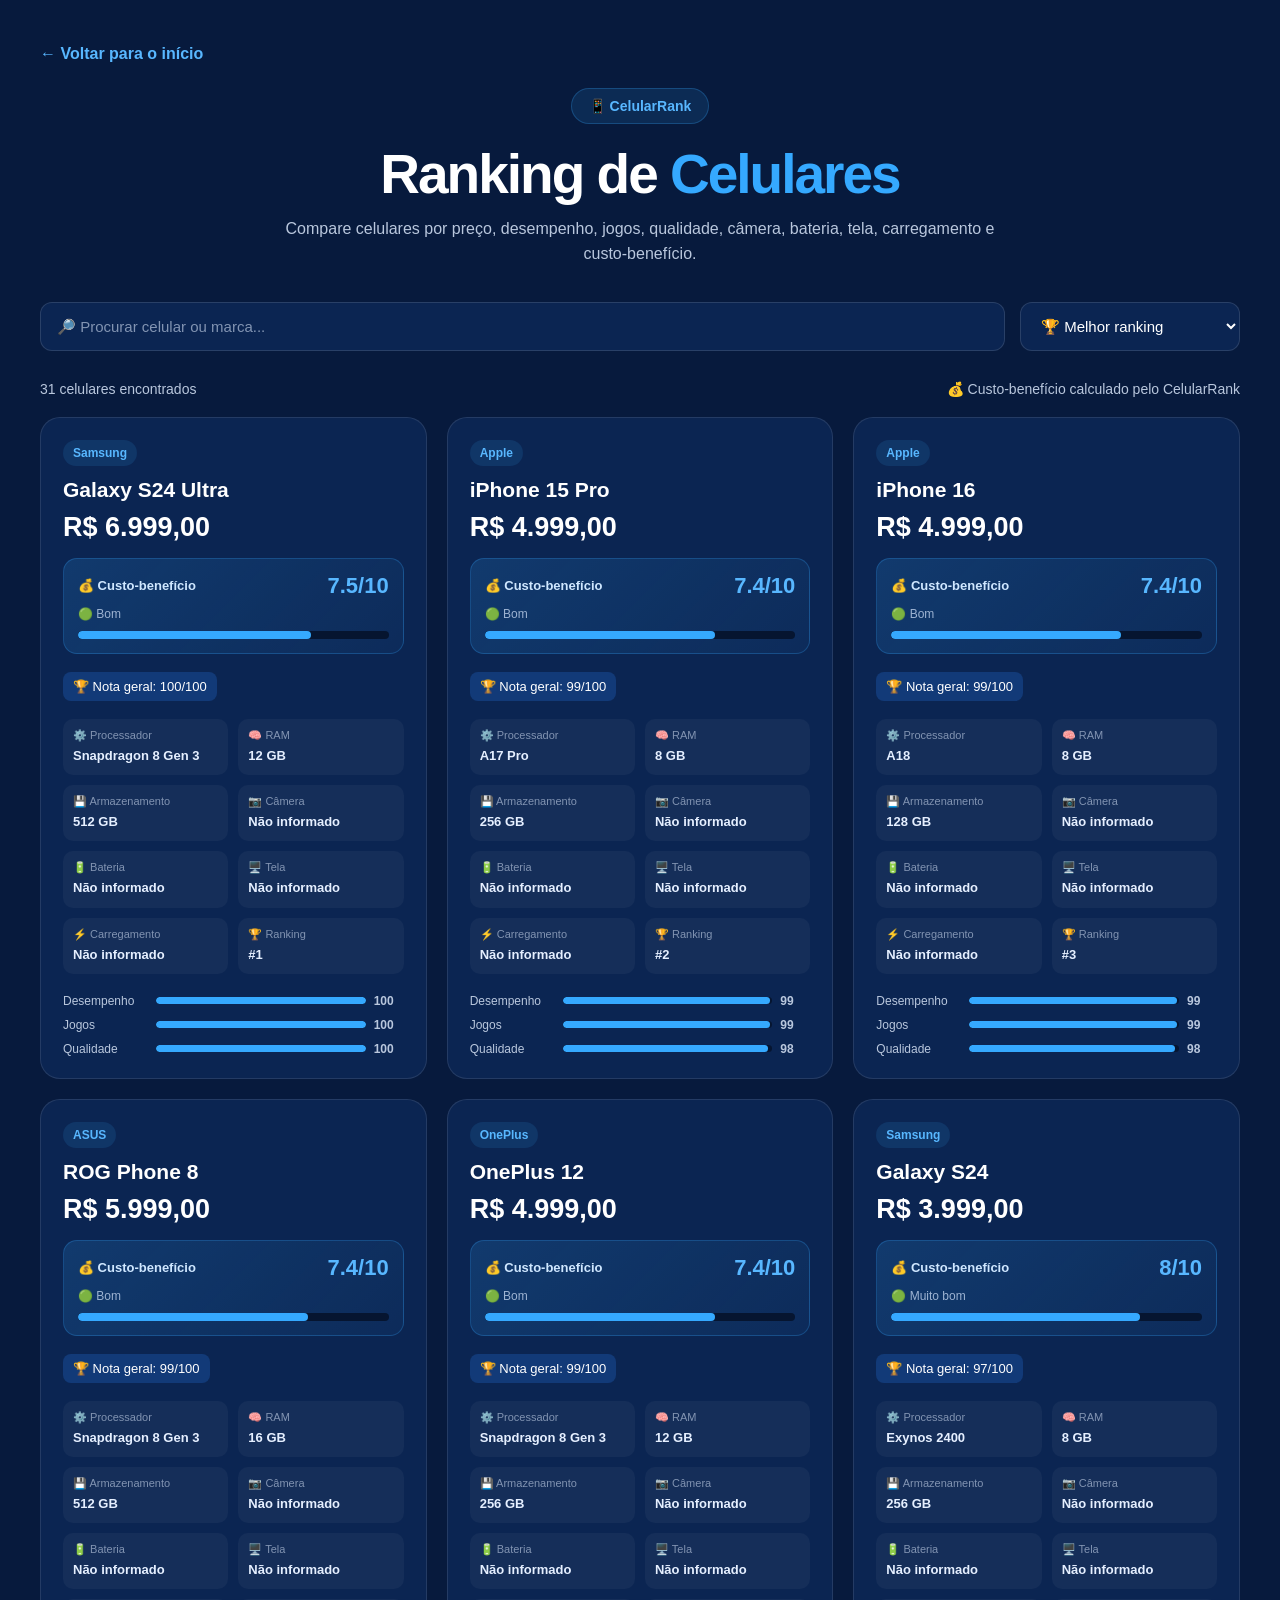
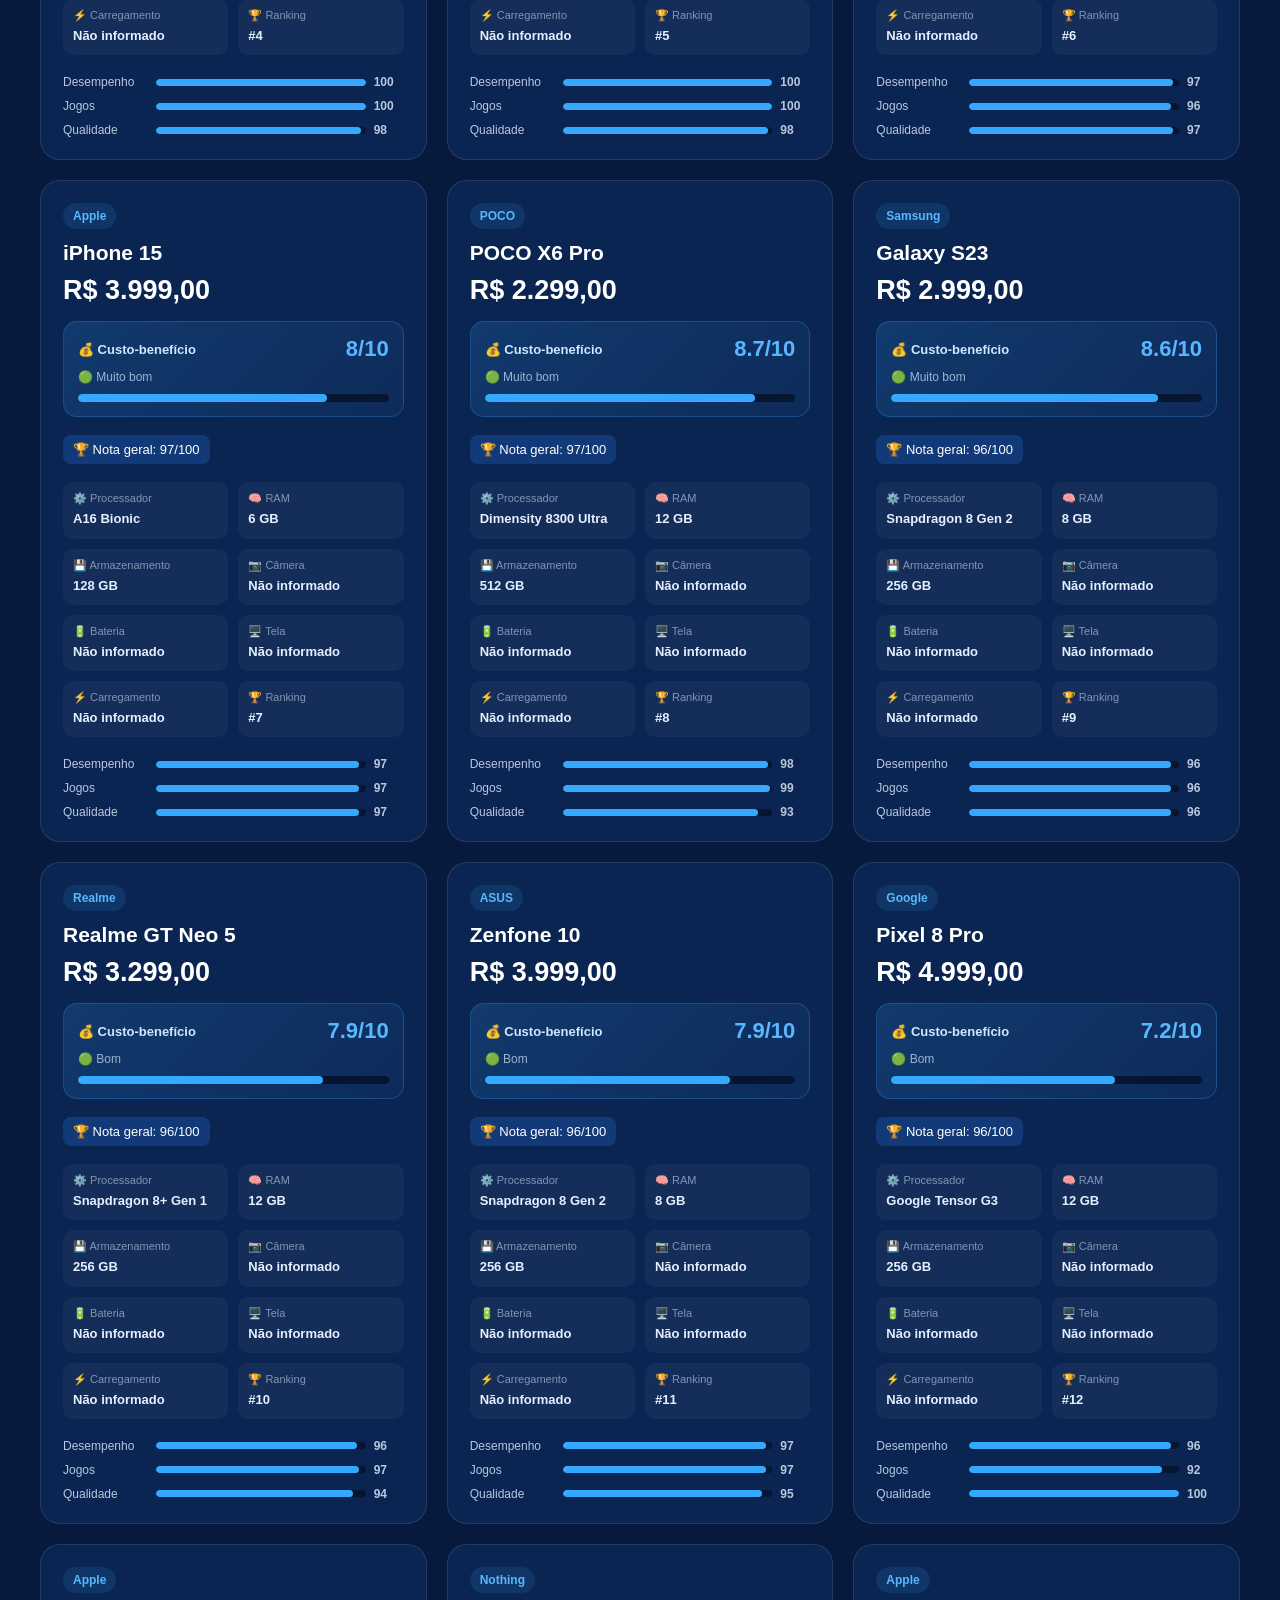
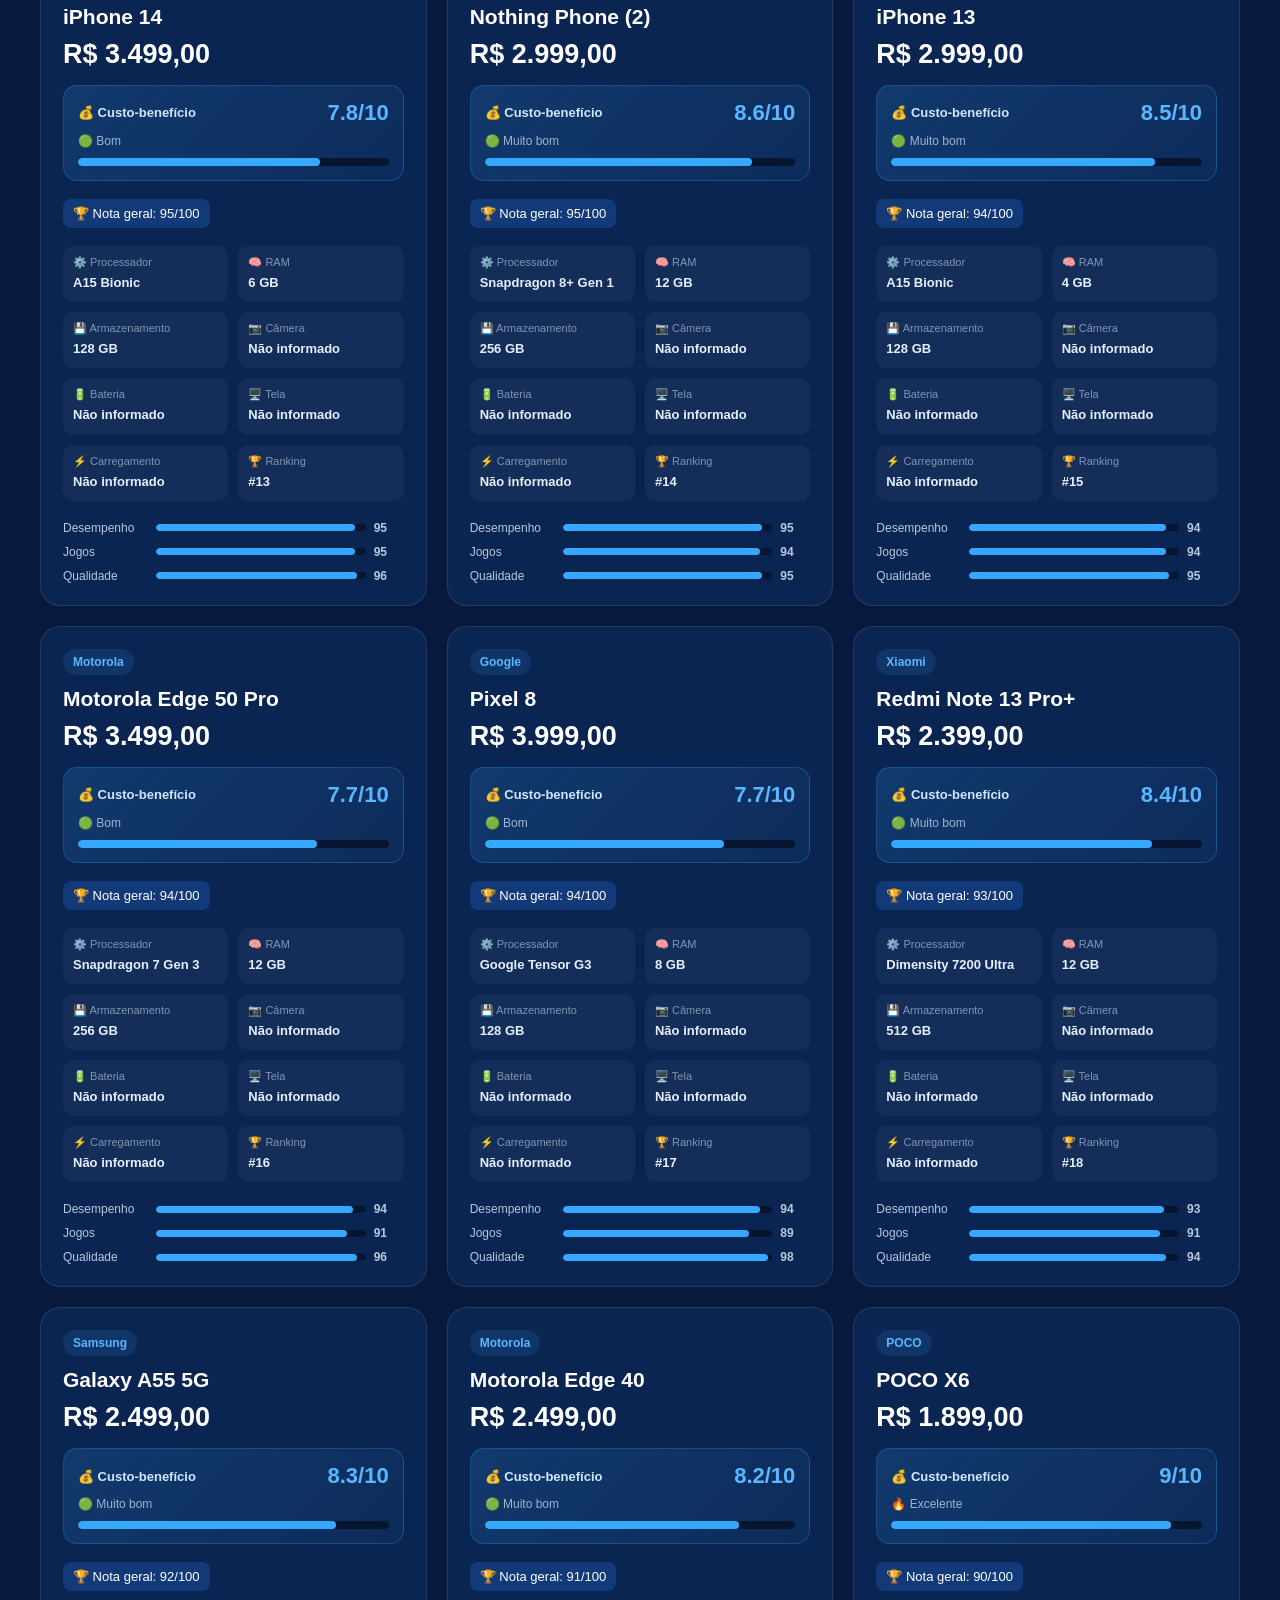
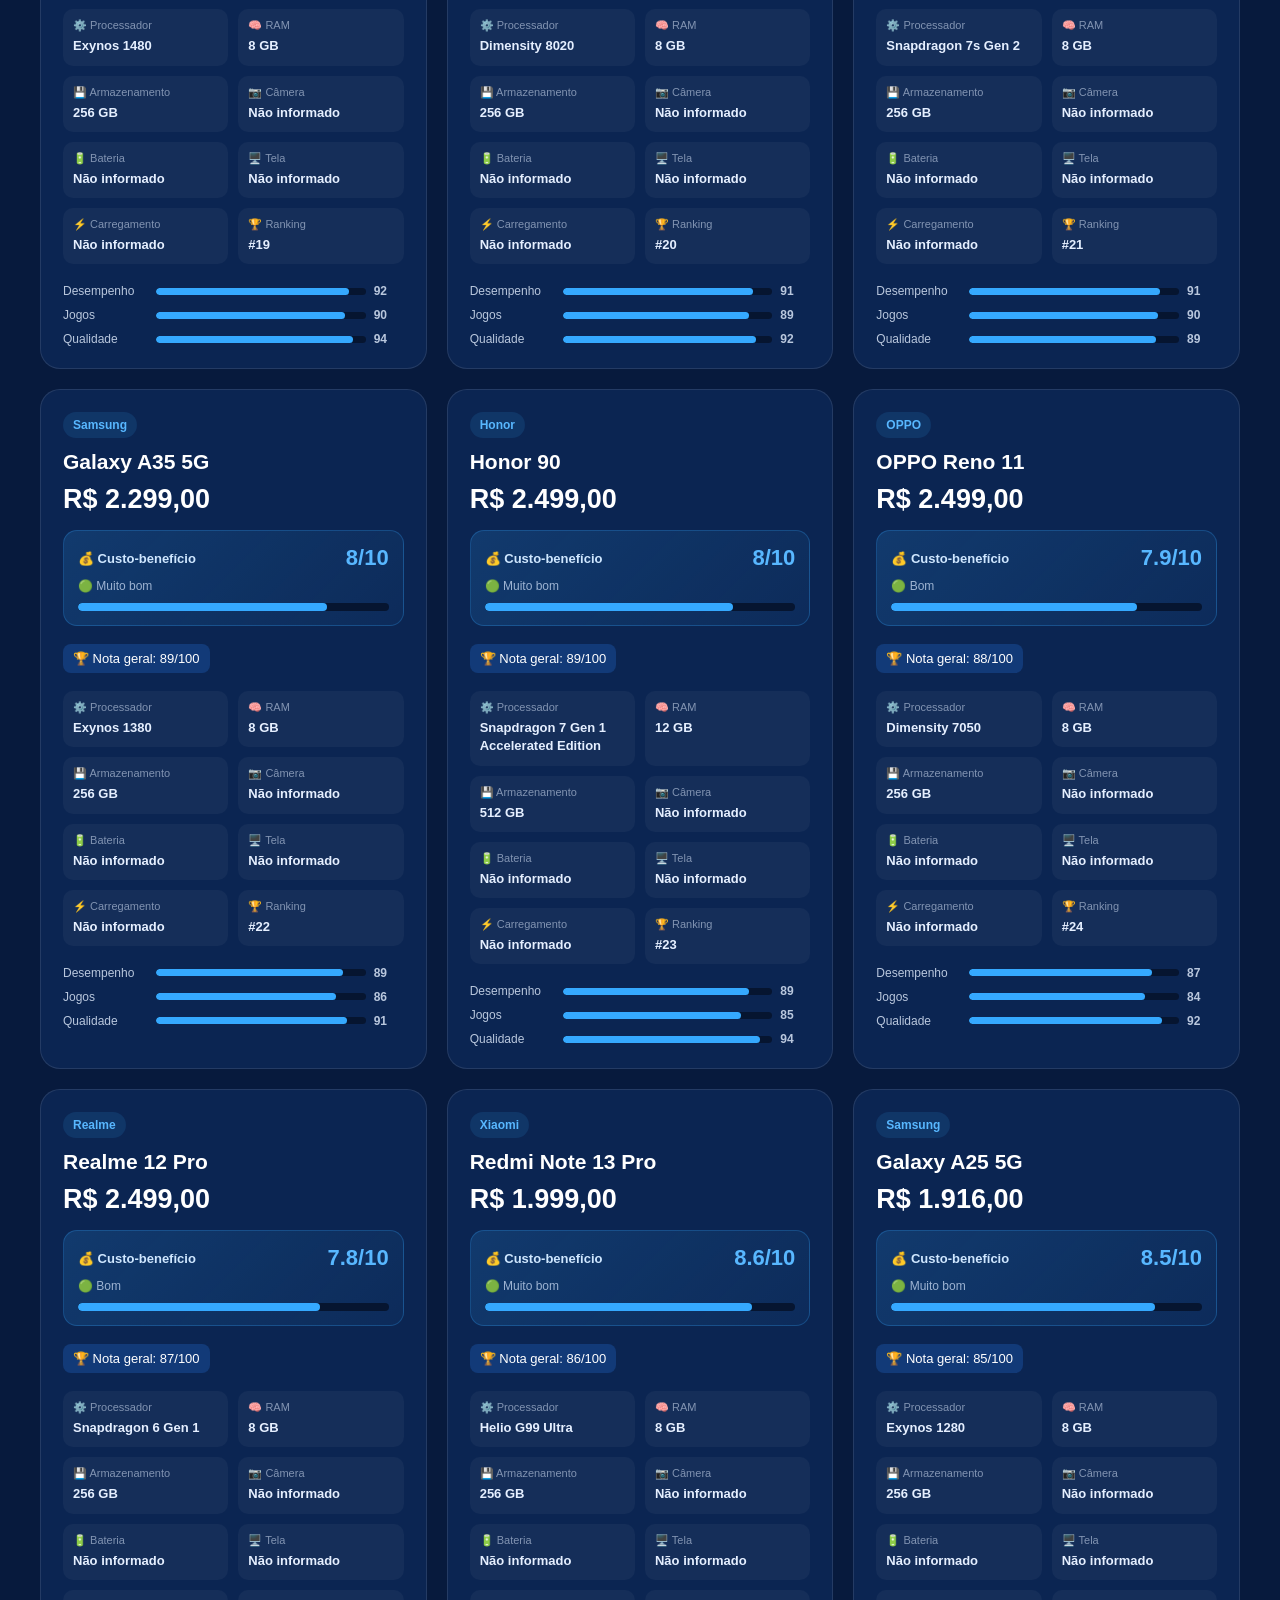
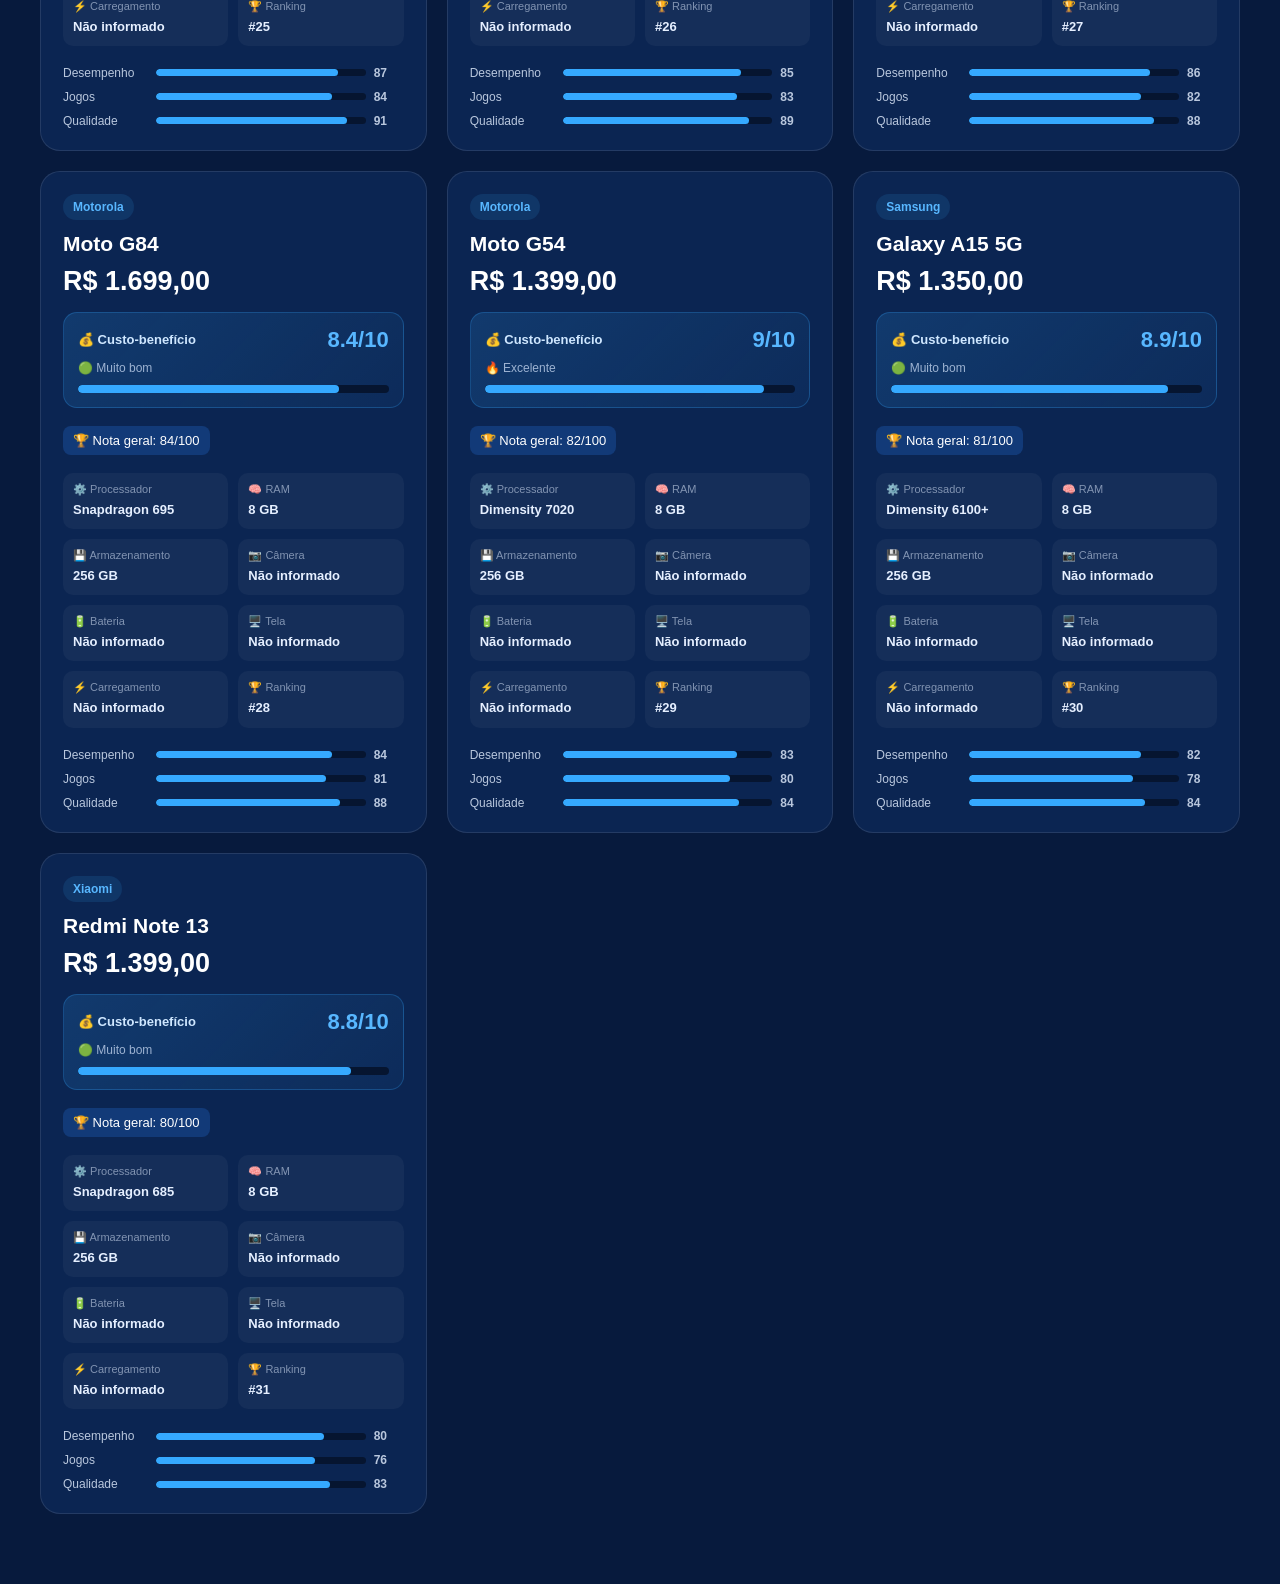
==== commit d6e57646: "Revise meta description and enhance styles Updated meta description for SEO and adjusted styles for " ====
--- a/celulares.html
+++ b/celulares.html
@@ -2,6 +2,7 @@
 <html lang="pt-BR">
 
 <head>
+
     <meta charset="UTF-8">
 
     <meta
@@ -13,7 +14,7 @@
 
     <meta
         name="description"
-        content="Compare celulares por preço, desempenho, jogos, qualidade, câmera, bateria, tela e carregamento."
+        content="Ranking e comparação de celulares do CelularRank-Official."
     >
 
     <link rel="stylesheet" href="style.css">
@@ -48,7 +49,7 @@
         .pagina-topo p {
             color: #b9c7dd;
             line-height: 1.6;
-            max-width: 700px;
+            max-width: 750px;
             margin: 0 auto;
         }
 
@@ -64,7 +65,10 @@
             color: white;
         }
 
-        /* CONTROLES */
+
+        /* ==========================================
+           CONTROLES
+        ========================================== */
 
         .controles {
             display: grid;
@@ -77,12 +81,19 @@
         .select {
             width: 100%;
             padding: 14px 16px;
+
             border-radius: 12px;
+
             border: 1px solid rgba(255,255,255,0.12);
+
             background: #0b2552;
+
             color: white;
+
             outline: none;
+
             font-size: 15px;
+
             box-sizing: border-box;
         }
 
@@ -100,191 +111,412 @@
             color: white;
         }
 
-        /* INFORMAÇÕES */
+
+        /* ==========================================
+           INFORMAÇÕES
+        ========================================== */
 
         .informacoes {
             display: flex;
+
             justify-content: space-between;
+
             align-items: center;
+
             margin-bottom: 20px;
+
             color: #b9c7dd;
+
             font-size: 14px;
         }
 
-        /* PRODUTOS */
+
+        /* ==========================================
+           PRODUTOS
+        ========================================== */
 
         .produtos {
             display: grid;
+
             grid-template-columns: repeat(3, 1fr);
+
             gap: 20px;
         }
 
-        /* CARD */
+
+        /* ==========================================
+           CARD
+        ========================================== */
 
         .produto {
             background: #0b2552;
+
             border: 1px solid rgba(255,255,255,0.10);
+
             border-radius: 20px;
+
             padding: 22px;
+
             transition: 0.25s ease;
         }
 
         .produto:hover {
             transform: translateY(-5px);
+
             border-color: #35a9ff;
-            box-shadow: 0 12px 35px rgba(0,0,0,0.25);
-        }
-
-        /* MARCA */
+
+            box-shadow:
+                0 12px 35px rgba(0,0,0,0.25);
+        }
+
+
+        /* ==========================================
+           MARCA
+        ========================================== */
 
         .marca {
             display: inline-block;
+
             padding: 6px 10px;
-            background: rgba(53,169,255,0.12);
+
+            background:
+                rgba(53,169,255,0.12);
+
             color: #58b7ff;
+
             border-radius: 20px;
+
             font-size: 12px;
+
             font-weight: bold;
+
             margin-bottom: 12px;
         }
 
-        /* NOME */
+
+        /* ==========================================
+           NOME
+        ========================================== */
 
         .produto h2 {
             font-size: 21px;
+
             margin-bottom: 10px;
         }
 
-        /* PREÇO */
+
+        /* ==========================================
+           PREÇO
+        ========================================== */
 
         .preco {
             font-size: 27px;
+
             font-weight: bold;
+
             color: white;
+
+            margin-bottom: 15px;
+        }
+
+
+        /* ==========================================
+           CUSTO-BENEFÍCIO
+        ========================================== */
+
+        .custo-beneficio {
+
+            background:
+                linear-gradient(
+                    135deg,
+                    rgba(53,169,255,0.16),
+                    rgba(53,169,255,0.05)
+                );
+
+            border:
+                1px solid
+                rgba(53,169,255,0.25);
+
+            border-radius: 14px;
+
+            padding: 14px;
+
             margin-bottom: 18px;
         }
 
-        /* NOTA */
+        .cb-topo {
+
+            display: flex;
+
+            justify-content: space-between;
+
+            align-items: center;
+
+            gap: 10px;
+
+            margin-bottom: 8px;
+        }
+
+        .cb-titulo {
+
+            font-size: 13px;
+
+            font-weight: bold;
+
+            color: #cfe7ff;
+        }
+
+        .cb-nota {
+
+            font-size: 22px;
+
+            font-weight: 900;
+
+            color: #58b7ff;
+
+            white-space: nowrap;
+        }
+
+        .cb-classificacao {
+
+            font-size: 12px;
+
+            color: #9db3d2;
+
+            margin-bottom: 10px;
+        }
+
+        .cb-barra {
+
+            width: 100%;
+
+            height: 8px;
+
+            background: #061530;
+
+            border-radius: 20px;
+
+            overflow: hidden;
+        }
+
+        .cb-barra div {
+
+            height: 100%;
+
+            background: #35a9ff;
+
+            border-radius: 20px;
+
+            transition: width 0.4s ease;
+        }
+
+
+        /* ==========================================
+           NOTA GERAL
+        ========================================== */
 
         .nota {
+
             display: inline-flex;
+
             align-items: center;
+
             gap: 5px;
+
             background: #123a78;
+
             color: white;
+
             padding: 7px 10px;
+
             border-radius: 8px;
+
             font-size: 13px;
+
             margin-bottom: 18px;
         }
 
-        /* ESPECIFICAÇÕES */
+
+        /* ==========================================
+           ESPECIFICAÇÕES
+        ========================================== */
 
         .especificacoes {
+
             display: grid;
+
             grid-template-columns: 1fr 1fr;
+
             gap: 10px;
+
             margin-bottom: 20px;
         }
 
         .spec {
-            background: rgba(255,255,255,0.04);
+
+            background:
+                rgba(255,255,255,0.04);
+
             border-radius: 10px;
+
             padding: 10px;
+
             min-width: 0;
         }
 
         .spec small {
+
             display: block;
+
             color: #8294b2;
+
             font-size: 11px;
+
             margin-bottom: 5px;
         }
 
         .spec strong {
+
             display: block;
+
             font-size: 13px;
+
             color: #e5efff;
+
             line-height: 1.4;
+
             word-break: break-word;
         }
 
-        /* AVALIAÇÕES */
+
+        /* ==========================================
+           AVALIAÇÕES
+        ========================================== */
 
         .avaliacoes {
+
             display: flex;
+
             flex-direction: column;
+
             gap: 10px;
         }
 
         .avaliacao {
+
             display: grid;
-            grid-template-columns: 85px 1fr 30px;
+
+            grid-template-columns:
+                85px 1fr 30px;
+
             align-items: center;
+
             gap: 8px;
+
             font-size: 12px;
+
             color: #b9c7dd;
         }
 
         .barra {
+
             height: 7px;
+
             background: #061530;
+
             border-radius: 10px;
+
             overflow: hidden;
         }
 
         .barra div {
+
             height: 100%;
+
             background: #35a9ff;
+
             border-radius: 10px;
         }
 
-        /* SEM RESULTADOS */
+
+        /* ==========================================
+           SEM RESULTADOS
+        ========================================== */
 
         .sem-resultados {
+
             grid-column: 1 / -1;
+
             text-align: center;
+
             padding: 60px 20px;
+
             background: #0b2552;
+
             border-radius: 20px;
+
             color: #b9c7dd;
         }
 
         .sem-resultados h2 {
+
             color: white;
+
             margin-bottom: 10px;
         }
 
-        /* TABLET */
+
+        /* ==========================================
+           TABLET
+        ========================================== */
 
         @media (max-width: 900px) {
 
             .produtos {
-                grid-template-columns: repeat(2, 1fr);
+
+                grid-template-columns:
+                    repeat(2, 1fr);
+
             }
 
         }
 
-        /* CELULAR */
+
+        /* ==========================================
+           CELULAR
+        ========================================== */
 
         @media (max-width: 650px) {
 
             .pagina {
-                padding: 30px 15px 50px;
+
+                padding:
+                    30px
+                    15px
+                    50px;
+
             }
 
             .controles {
+
                 grid-template-columns: 1fr;
+
             }
 
             .produtos {
+
                 grid-template-columns: 1fr;
+
             }
 
             .informacoes {
+
                 flex-direction: column;
+
                 align-items: flex-start;
+
                 gap: 8px;
+
             }
 
         }
@@ -296,41 +528,65 @@
 
 <body>
 
+
 <main class="pagina">
 
     <div class="container">
 
-        <!-- VOLTAR -->
-
-        <a href="index.html" class="voltar">
+
+        <!-- ==========================================
+             VOLTAR
+        ========================================== -->
+
+        <a
+            href="index.html"
+            class="voltar"
+        >
+
             ← Voltar para o início
+
         </a>
 
 
-        <!-- CABEÇALHO -->
+        <!-- ==========================================
+             CABEÇALHO
+        ========================================== -->
 
         <section class="pagina-topo">
 
             <div class="badge">
+
                 📱 CelularRank
+
             </div>
 
+
             <h1>
+
                 Ranking de
                 <span>Celulares</span>
+
             </h1>
 
+
             <p>
-                Compare celulares por preço, desempenho, jogos,
-                qualidade, câmera, bateria, tela e carregamento.
+
+                Compare celulares por preço,
+                desempenho, jogos, qualidade,
+                câmera, bateria, tela,
+                carregamento e custo-benefício.
+
             </p>
 
         </section>
 
 
-        <!-- BUSCA E ORDENAÇÃO -->
+        <!-- ==========================================
+             BUSCA
+        ========================================== -->
 
         <section class="controles">
+
 
             <input
                 type="search"
@@ -340,6 +596,7 @@
                 autocomplete="off"
             >
 
+
             <select
                 id="ordenacao"
                 class="select"
@@ -349,8 +606,12 @@
                     🏆 Melhor ranking
                 </option>
 
+                <option value="custo-beneficio">
+                    💰 Melhor custo-benefício
+                </option>
+
                 <option value="menor-preco">
-                    💰 Menor preço
+                    💵 Menor preço
                 </option>
 
                 <option value="maior-preco">
@@ -374,125 +635,437 @@
         </section>
 
 
-        <!-- INFORMAÇÕES -->
+        <!-- ==========================================
+             INFORMAÇÕES
+        ========================================== -->
 
         <div class="informacoes">
 
             <span id="contador">
+
                 Carregando celulares...
+
             </span>
 
+
             <span>
-                📊 Ranking CelularRank
+
+                💰 Custo-benefício
+                calculado pelo CelularRank
+
             </span>
 
         </div>
 
 
-        <!-- LISTA DOS CELULARES -->
+        <!-- ==========================================
+             LISTA
+        ========================================== -->
 
         <section
             id="listaCelulares"
             class="produtos"
         ></section>
 
+
     </div>
 
 </main>
 
 
-<!-- =====================================================
-     📦 CARREGAR DADOS
-===================================================== -->
+<!-- ==========================================
+     📦 DADOS
+========================================== -->
 
 <script src="./dados.js"></script>
 
 
-<!-- =====================================================
-     ⚙️ SISTEMA DA PÁGINA
-===================================================== -->
-
 <script>
 
 "use strict";
 
 
-/* ELEMENTOS */
+/* ==========================================
+   ELEMENTOS
+========================================== */
 
 const lista =
-    document.getElementById("listaCelulares");
+    document.getElementById(
+        "listaCelulares"
+    );
 
 const busca =
-    document.getElementById("busca");
+    document.getElementById(
+        "busca"
+    );
 
 const ordenacao =
-    document.getElementById("ordenacao");
+    document.getElementById(
+        "ordenacao"
+    );
 
 const contador =
-    document.getElementById("contador");
-
-
-/* =====================================================
-   💰 FORMATAR PREÇO
-===================================================== */
-
-function precoBRL(valor) {
-
-    const numero = Number(valor);
-
-    if (!Number.isFinite(numero) || numero <= 0) {
-        return "Preço não informado";
-    }
-
-    return numero.toLocaleString("pt-BR", {
-        style: "currency",
-        currency: "BRL"
-    });
+    document.getElementById(
+        "contador"
+    );
+
+
+/* ==========================================
+   ⭐ GARANTIR INFORMAÇÕES EM TODOS OS CELULARES
+==========================================
+
+   Se algum celular não possuir:
+
+   camera
+   bateria
+   tela
+   carregamento
+
+   o sistema automaticamente coloca:
+
+   "Não informado"
+
+========================================== */
+
+function completarInformacoes(
+    produto
+) {
+
+    if (
+        !produto.camera ||
+        String(produto.camera).trim() === ""
+    ) {
+
+        produto.camera =
+            "Não informado";
+
+    }
+
+
+    if (
+        !produto.bateria ||
+        String(produto.bateria).trim() === ""
+    ) {
+
+        produto.bateria =
+            "Não informado";
+
+    }
+
+
+    if (
+        !produto.tela ||
+        String(produto.tela).trim() === ""
+    ) {
+
+        produto.tela =
+            "Não informado";
+
+    }
+
+
+    if (
+        !produto.carregamento ||
+        String(produto.carregamento).trim() === ""
+    ) {
+
+        produto.carregamento =
+            "Não informado";
+
+    }
+
+
+    return produto;
 
 }
 
 
-/* =====================================================
-   🏆 CALCULAR NOTA
-===================================================== */
-
-function notaProduto(produto) {
-
-    const notas = [
-
-        Number(produto.desempenho) || 0,
-
-        Number(produto.jogos) || 0,
-
-        Number(produto.qualidade) || 0
-
-    ];
-
-    return Math.round(
-
-        notas.reduce(
-            (total, nota) => total + nota,
-            0
-        ) / notas.length
-
+/* ==========================================
+   📱 APLICAR EM TODOS OS CELULARES
+========================================== */
+
+if (
+    typeof celulares !== "undefined" &&
+    Array.isArray(celulares)
+) {
+
+    celulares.forEach(
+        completarInformacoes
     );
 
 }
 
 
-/* =====================================================
-   📊 CRIAR BARRA DE AVALIAÇÃO
-===================================================== */
-
-function avaliacao(nome, valor) {
-
-    const numero = Number(valor);
+/* ==========================================
+   💰 PREÇO
+========================================== */
+
+function precoBRL(
+    valor
+) {
+
+    const numero =
+        Number(valor);
+
 
     if (
         !Number.isFinite(numero) ||
         numero <= 0
     ) {
 
+        return "Preço não informado";
+
+    }
+
+
+    return numero.toLocaleString(
+        "pt-BR",
+        {
+            style: "currency",
+            currency: "BRL"
+        }
+    );
+
+}
+
+
+/* ==========================================
+   🏆 NOTA GERAL
+========================================== */
+
+function notaProduto(
+    produto
+) {
+
+    const desempenho =
+        Number(
+            produto.desempenho
+        ) || 0;
+
+
+    const jogos =
+        Number(
+            produto.jogos
+        ) || 0;
+
+
+    const qualidade =
+        Number(
+            produto.qualidade
+        ) || 0;
+
+
+    return Math.round(
+
+        (
+            desempenho +
+            jogos +
+            qualidade
+        ) / 3
+
+    );
+
+}
+
+
+/* ==========================================
+   💰 CUSTO-BENEFÍCIO
+========================================== */
+
+function calcularCustoBeneficio(
+    produto
+) {
+
+    const nota =
+        notaProduto(produto);
+
+
+    const preco =
+        Number(produto.preco);
+
+
+    if (
+        !Number.isFinite(preco) ||
+        preco <= 0
+    ) {
+
+        return null;
+
+    }
+
+
+    const beneficio =
+        nota / 100;
+
+
+    let fatorPreco;
+
+
+    if (preco <= 700) {
+
+        fatorPreco = 1.30;
+
+    }
+
+    else if (preco <= 1000) {
+
+        fatorPreco = 1.20;
+
+    }
+
+    else if (preco <= 1500) {
+
+        fatorPreco = 1.10;
+
+    }
+
+    else if (preco <= 2000) {
+
+        fatorPreco = 1.00;
+
+    }
+
+    else if (preco <= 3000) {
+
+        fatorPreco = 0.90;
+
+    }
+
+    else if (preco <= 4000) {
+
+        fatorPreco = 0.82;
+
+    }
+
+    else {
+
+        fatorPreco = 0.75;
+
+    }
+
+
+    let resultado =
+        beneficio *
+        10 *
+        fatorPreco;
+
+
+    resultado =
+        Math.max(
+            0,
+            Math.min(
+                10,
+                resultado
+            )
+        );
+
+
+    return Number(
+        resultado.toFixed(1)
+    );
+
+}
+
+
+/* ==========================================
+   🏷️ CLASSIFICAÇÃO
+========================================== */
+
+function classificacaoCustoBeneficio(
+    nota
+) {
+
+    if (
+        nota === null
+    ) {
+
+        return "Preço não informado";
+
+    }
+
+
+    if (nota >= 9) {
+
+        return "🔥 Excelente";
+
+    }
+
+
+    if (nota >= 8) {
+
+        return "🟢 Muito bom";
+
+    }
+
+
+    if (nota >= 7) {
+
+        return "🟢 Bom";
+
+    }
+
+
+    if (nota >= 6) {
+
+        return "🟡 Razoável";
+
+    }
+
+
+    if (nota >= 5) {
+
+        return "🟠 Mediano";
+
+    }
+
+
+    return "🔴 Baixo";
+
+}
+
+
+/* ==========================================
+   📊 BARRA
+========================================== */
+
+function barraCustoBeneficio(
+    nota
+) {
+
+    if (
+        nota === null
+    ) {
+
+        return 0;
+
+    }
+
+
+    return Math.round(
+        nota * 10
+    );
+
+}
+
+
+/* ==========================================
+   📊 AVALIAÇÃO
+========================================== */
+
+function avaliacao(
+    nome,
+    valor
+) {
+
+    const numero =
+        Number(valor);
+
+
+    if (
+        !Number.isFinite(numero) ||
+        numero <= 0
+    ) {
+
         return "";
 
     }
@@ -525,48 +1098,119 @@
 }
 
 
-/* =====================================================
-   🃏 CRIAR CARD DO CELULAR
-===================================================== */
-
-function criarCard(produto, posicao) {
+/* ==========================================
+   🃏 CARD
+========================================== */
+
+function criarCard(
+    produto,
+    posicao
+) {
 
     const nota =
-        notaProduto(produto);
+        notaProduto(
+            produto
+        );
+
+
+    const custoBeneficio =
+        calcularCustoBeneficio(
+            produto
+        );
+
+
+    const classificacao =
+        classificacaoCustoBeneficio(
+            custoBeneficio
+        );
+
+
+    const barra =
+        barraCustoBeneficio(
+            custoBeneficio
+        );
 
 
     return `
 
         <article class="produto">
 
-            <!-- MARCA -->
 
             <span class="marca">
+
                 ${produto.marca || "Marca"}
+
             </span>
 
 
-            <!-- NOME -->
-
             <h2>
+
                 ${produto.nome || "Celular"}
+
             </h2>
 
 
-            <!-- PREÇO -->
-
             <div class="preco">
 
-                ${precoBRL(produto.preco)}
+                ${precoBRL(
+                    produto.preco
+                )}
 
             </div>
 
 
+            <!-- CUSTO-BENEFÍCIO -->
+
+            <div class="custo-beneficio">
+
+                <div class="cb-topo">
+
+                    <span class="cb-titulo">
+
+                        💰 Custo-benefício
+
+                    </span>
+
+
+                    <span class="cb-nota">
+
+                        ${
+                            custoBeneficio !== null
+                                ? custoBeneficio + "/10"
+                                : "N/D"
+                        }
+
+                    </span>
+
+                </div>
+
+
+                <div class="cb-classificacao">
+
+                    ${classificacao}
+
+                </div>
+
+
+                <div class="cb-barra">
+
+                    <div
+                        style="
+                            width:${barra}%
+                        "
+                    ></div>
+
+                </div>
+
+            </div>
+
+
             <!-- NOTA -->
 
             <div class="nota">
 
-                🏆 Nota ${nota}/100
+                🏆 Nota geral:
+                ${nota}/100
 
             </div>
 
@@ -575,8 +1219,6 @@
 
             <div class="especificacoes">
 
-
-                <!-- PROCESSADOR -->
 
                 <div class="spec">
 
@@ -585,13 +1227,16 @@
                     </small>
 
                     <strong>
-                        ${produto.processador || "Não informado"}
+
+                        ${
+                            produto.processador ||
+                            "Não informado"
+                        }
+
                     </strong>
 
                 </div>
 
-
-                <!-- RAM -->
 
                 <div class="spec">
 
@@ -600,13 +1245,16 @@
                     </small>
 
                     <strong>
-                        ${produto.ram || "Não informado"}
+
+                        ${
+                            produto.ram ||
+                            "Não informado"
+                        }
+
                     </strong>
 
                 </div>
 
-
-                <!-- ARMAZENAMENTO -->
 
                 <div class="spec">
 
@@ -615,7 +1263,12 @@
                     </small>
 
                     <strong>
-                        ${produto.armazenamento || "Não informado"}
+
+                        ${
+                            produto.armazenamento ||
+                            "Não informado"
+                        }
+
                     </strong>
 
                 </div>
@@ -630,7 +1283,11 @@
                     </small>
 
                     <strong>
-                        ${produto.camera || "Não informado"}
+
+                        ${
+                            produto.camera
+                        }
+
                     </strong>
 
                 </div>
@@ -645,7 +1302,11 @@
                     </small>
 
                     <strong>
-                        ${produto.bateria || "Não informado"}
+
+                        ${
+                            produto.bateria
+                        }
+
                     </strong>
 
                 </div>
@@ -660,7 +1321,11 @@
                     </small>
 
                     <strong>
-                        ${produto.tela || "Não informado"}
+
+                        ${
+                            produto.tela
+                        }
+
                     </strong>
 
                 </div>
@@ -675,7 +1340,11 @@
                     </small>
 
                     <strong>
-                        ${produto.carregamento || "Não informado"}
+
+                        ${
+                            produto.carregamento
+                        }
+
                     </strong>
 
                 </div>
@@ -690,7 +1359,9 @@
                     </small>
 
                     <strong>
+
                         #${posicao}
+
                     </strong>
 
                 </div>
@@ -708,11 +1379,13 @@
                     produto.desempenho
                 )}
 
+
                 ${avaliacao(
                     "Jogos",
                     produto.jogos
                 )}
 
+
                 ${avaliacao(
                     "Qualidade",
                     produto.qualidade
@@ -728,9 +1401,9 @@
 }
 
 
-/* =====================================================
-   🔎 FILTRAR PRODUTOS
-===================================================== */
+/* ==========================================
+   🔎 FILTRAR
+========================================== */
 
 function filtrarProdutos() {
 
@@ -751,47 +1424,98 @@
     if (texto) {
 
         resultado =
-            resultado.filter(produto => {
-
-                const nome =
-                    String(
-                        produto.nome || ""
-                    ).toLowerCase();
-
-
-                const marca =
-                    String(
-                        produto.marca || ""
-                    ).toLowerCase();
-
-
-                const processador =
-                    String(
-                        produto.processador || ""
-                    ).toLowerCase();
-
-
-                return (
-
-                    nome.includes(texto) ||
-
-                    marca.includes(texto) ||
-
-                    processador.includes(texto)
-
-                );
-
-            });
+            resultado.filter(
+                produto => {
+
+                    const nome =
+                        String(
+                            produto.nome || ""
+                        ).toLowerCase();
+
+
+                    const marca =
+                        String(
+                            produto.marca || ""
+                        ).toLowerCase();
+
+
+                    const processador =
+                        String(
+                            produto.processador || ""
+                        ).toLowerCase();
+
+
+                    return (
+
+                        nome.includes(
+                            texto
+                        ) ||
+
+                        marca.includes(
+                            texto
+                        ) ||
+
+                        processador.includes(
+                            texto
+                        )
+
+                    );
+
+                }
+            );
 
     }
 
 
     /* ORDENAÇÃO */
 
-    switch (ordenacao.value) {
-
-
-        /* MENOR PREÇO */
+    switch (
+        ordenacao.value
+    ) {
+
+
+        case "custo-beneficio":
+
+            resultado.sort(
+                (a, b) => {
+
+                    const notaA =
+                        calcularCustoBeneficio(
+                            a
+                        );
+
+
+                    const notaB =
+                        calcularCustoBeneficio(
+                            b
+                        );
+
+
+                    if (
+                        notaA === null
+                    ) {
+
+                        return 1;
+
+                    }
+
+
+                    if (
+                        notaB === null
+                    ) {
+
+                        return -1;
+
+                    }
+
+
+                    return notaB - notaA;
+
+                }
+            );
+
+            break;
+
 
         case "menor-preco":
 
@@ -799,79 +1523,94 @@
 
                 (a, b) =>
 
-                    Number(a.preco || 0) -
-                    Number(b.preco || 0)
+                    Number(
+                        a.preco || 0
+                    ) -
+
+                    Number(
+                        b.preco || 0
+                    )
 
             );
 
             break;
 
 
-        /* MAIOR PREÇO */
-
         case "maior-preco":
 
             resultado.sort(
 
                 (a, b) =>
 
-                    Number(b.preco || 0) -
-                    Number(a.preco || 0)
+                    Number(
+                        b.preco || 0
+                    ) -
+
+                    Number(
+                        a.preco || 0
+                    )
 
             );
 
             break;
 
 
-        /* DESEMPENHO */
-
         case "desempenho":
 
             resultado.sort(
 
                 (a, b) =>
 
-                    Number(b.desempenho || 0) -
-                    Number(a.desempenho || 0)
+                    Number(
+                        b.desempenho || 0
+                    ) -
+
+                    Number(
+                        a.desempenho || 0
+                    )
 
             );
 
             break;
 
 
-        /* JOGOS */
-
         case "jogos":
 
             resultado.sort(
 
                 (a, b) =>
 
-                    Number(b.jogos || 0) -
-                    Number(a.jogos || 0)
+                    Number(
+                        b.jogos || 0
+                    ) -
+
+                    Number(
+                        a.jogos || 0
+                    )
 
             );
 
             break;
 
 
-        /* QUALIDADE */
-
         case "qualidade":
 
             resultado.sort(
 
                 (a, b) =>
 
-                    Number(b.qualidade || 0) -
-                    Number(a.qualidade || 0)
+                    Number(
+                        b.qualidade || 0
+                    ) -
+
+                    Number(
+                        a.qualidade || 0
+                    )
 
             );
 
             break;
 
-
-        /* RANKING */
 
         default:
 
@@ -887,16 +1626,20 @@
     }
 
 
-    mostrarProdutos(resultado);
+    mostrarProdutos(
+        resultado
+    );
 
 }
 
 
-/* =====================================================
-   📱 MOSTRAR PRODUTOS
-===================================================== */
-
-function mostrarProdutos(produtos) {
+/* ==========================================
+   📱 MOSTRAR
+========================================== */
+
+function mostrarProdutos(
+    produtos
+) {
 
     lista.innerHTML = "";
 
@@ -904,15 +1647,19 @@
     contador.textContent =
 
         `${produtos.length} celular${
-            produtos.length !== 1 ? "es" : ""
+            produtos.length !== 1
+                ? "es"
+                : ""
         } encontrado${
-            produtos.length !== 1 ? "s" : ""
+            produtos.length !== 1
+                ? "s"
+                : ""
         }`;
 
 
-    /* NENHUM RESULTADO */
-
-    if (produtos.length === 0) {
+    if (
+        produtos.length === 0
+    ) {
 
         lista.innerHTML = `
 
@@ -923,8 +1670,8 @@
                 </h2>
 
                 <p>
-                    Tente pesquisar por outra marca
-                    ou modelo.
+                    Tente pesquisar por outra
+                    marca ou modelo.
                 </p>
 
             </div>
@@ -936,10 +1683,7 @@
     }
 
 
-    /* CRIAR CARDS */
-
     produtos.forEach(
-
         (produto, index) => {
 
             lista.innerHTML +=
@@ -950,30 +1694,30 @@
                 );
 
         }
-
     );
 
 }
 
 
-/* =====================================================
-   🔄 EVENTOS
-===================================================== */
+/* ==========================================
+   EVENTOS
+========================================== */
 
 busca.addEventListener(
     "input",
     filtrarProdutos
 );
 
+
 ordenacao.addEventListener(
     "change",
     filtrarProdutos
 );
 
 
-/* =====================================================
+/* ==========================================
    🚀 INICIAR
-===================================================== */
+========================================== */
 
 if (
 
@@ -988,9 +1732,22 @@
         celulares.length
     );
 
+
+    /*
+       Garante os 4 campos
+       em TODOS os celulares.
+    */
+
+    celulares.forEach(
+        completarInformacoes
+    );
+
+
     filtrarProdutos();
 
-} else {
+}
+
+else {
 
     contador.textContent =
         "Erro ao carregar dados.";
@@ -1005,7 +1762,8 @@
             </h2>
 
             <p>
-                O arquivo <strong>dados.js</strong>
+                O arquivo
+                <strong>dados.js</strong>
                 não foi carregado corretamente.
             </p>
 
@@ -1017,5 +1775,7 @@
 
 </script>
 
+
 </body>
-</html> 
+
+</html>
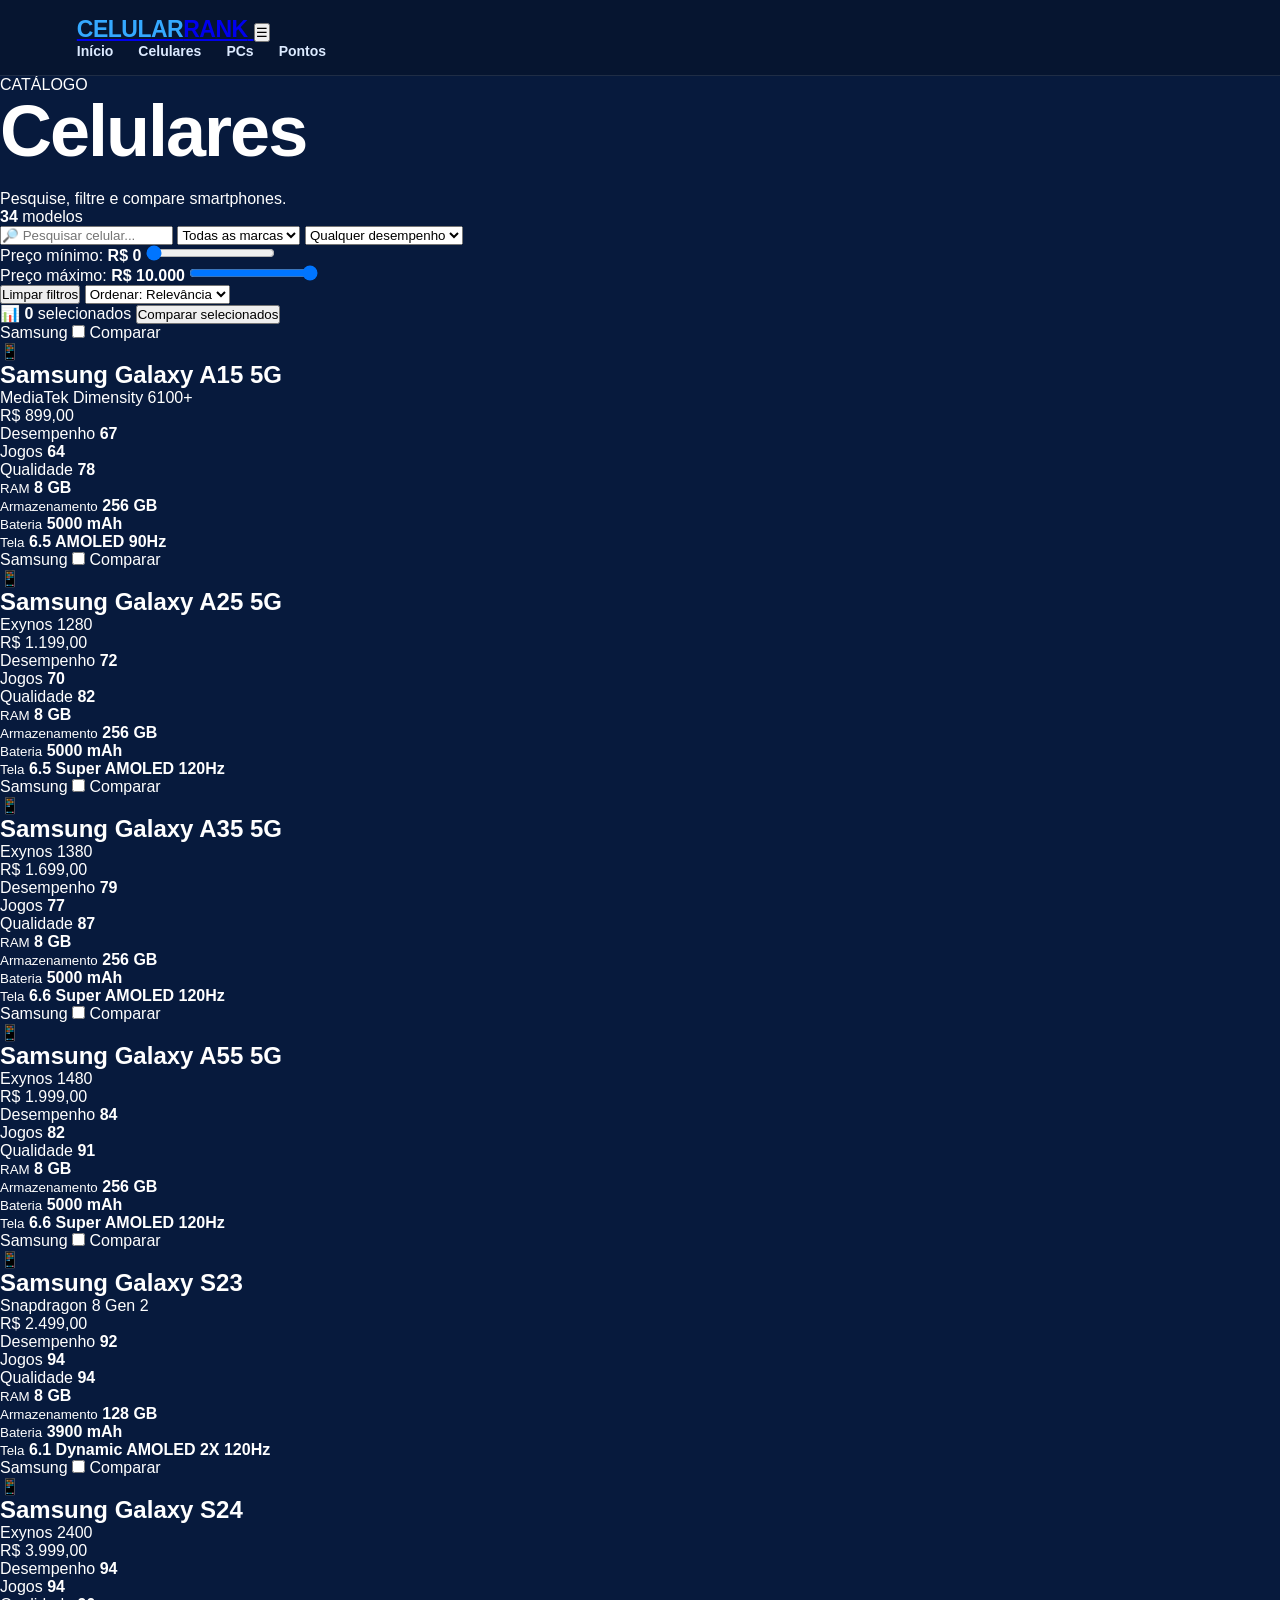
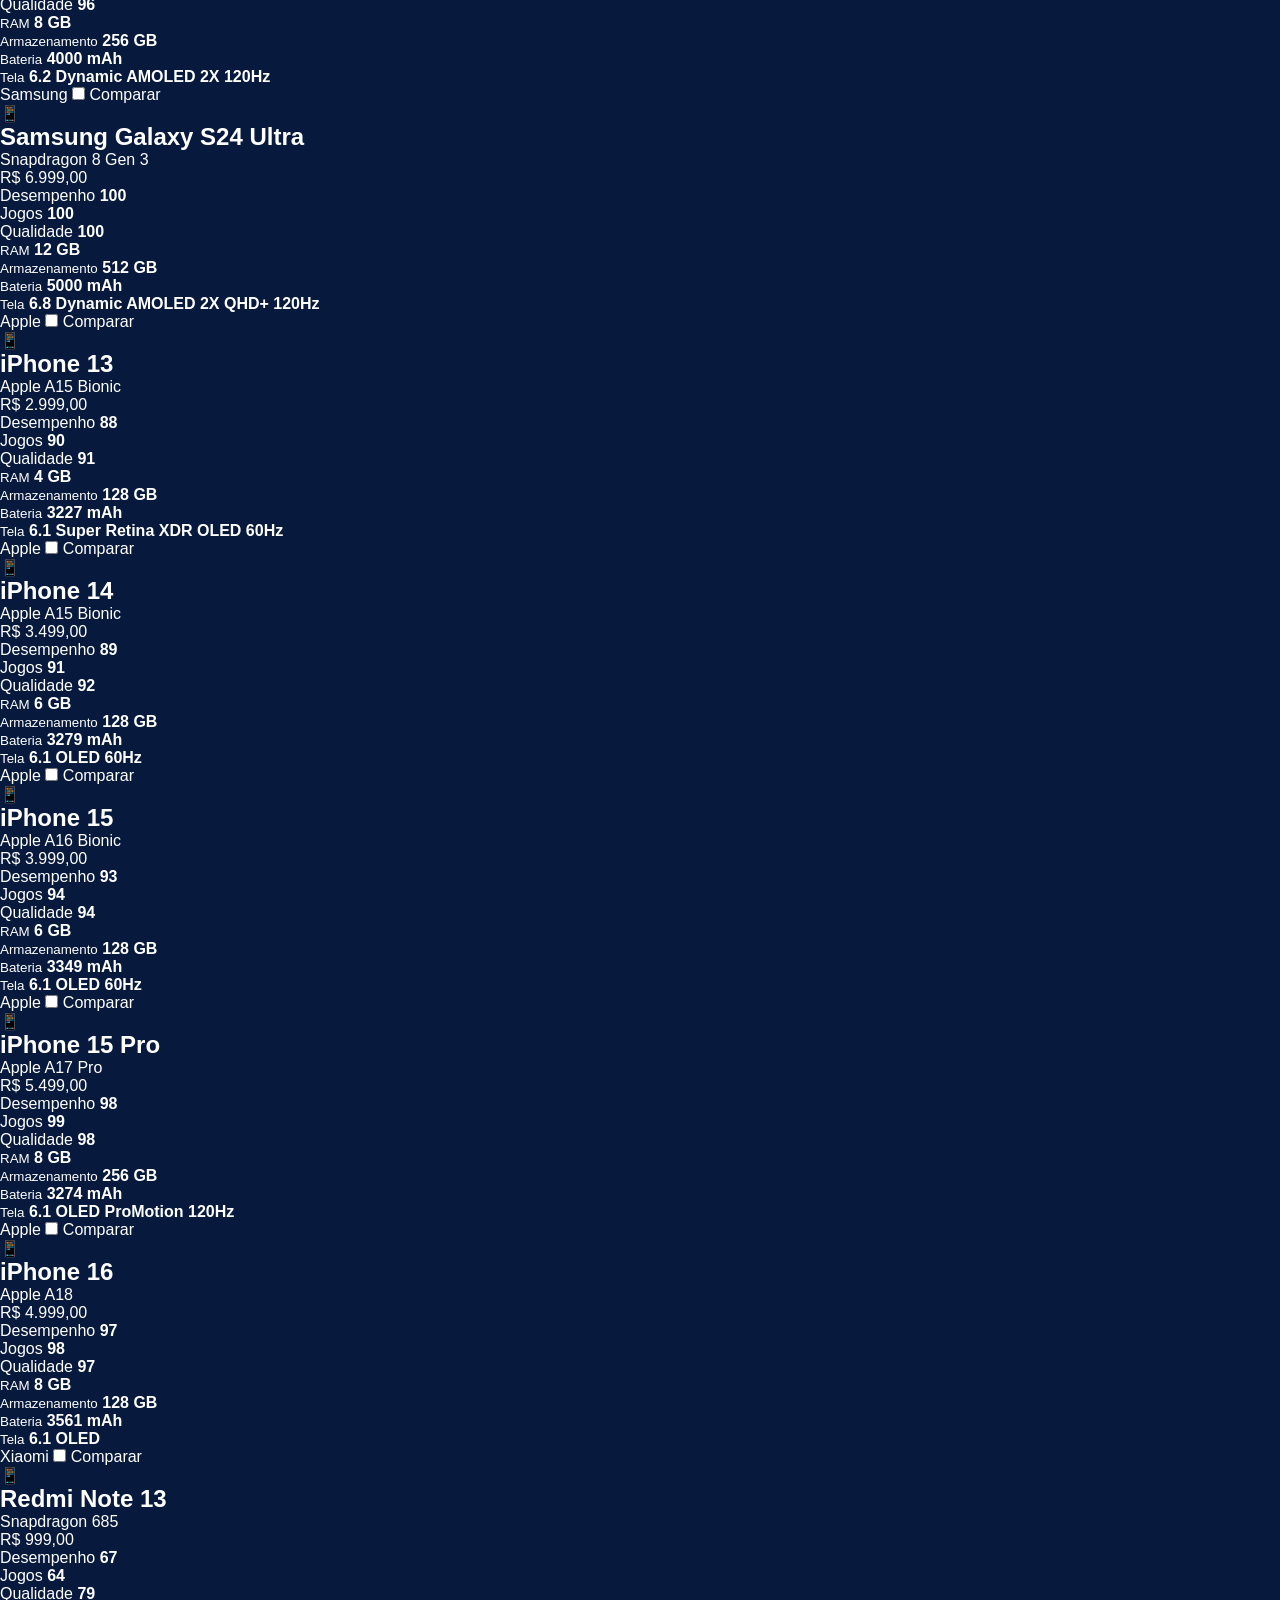
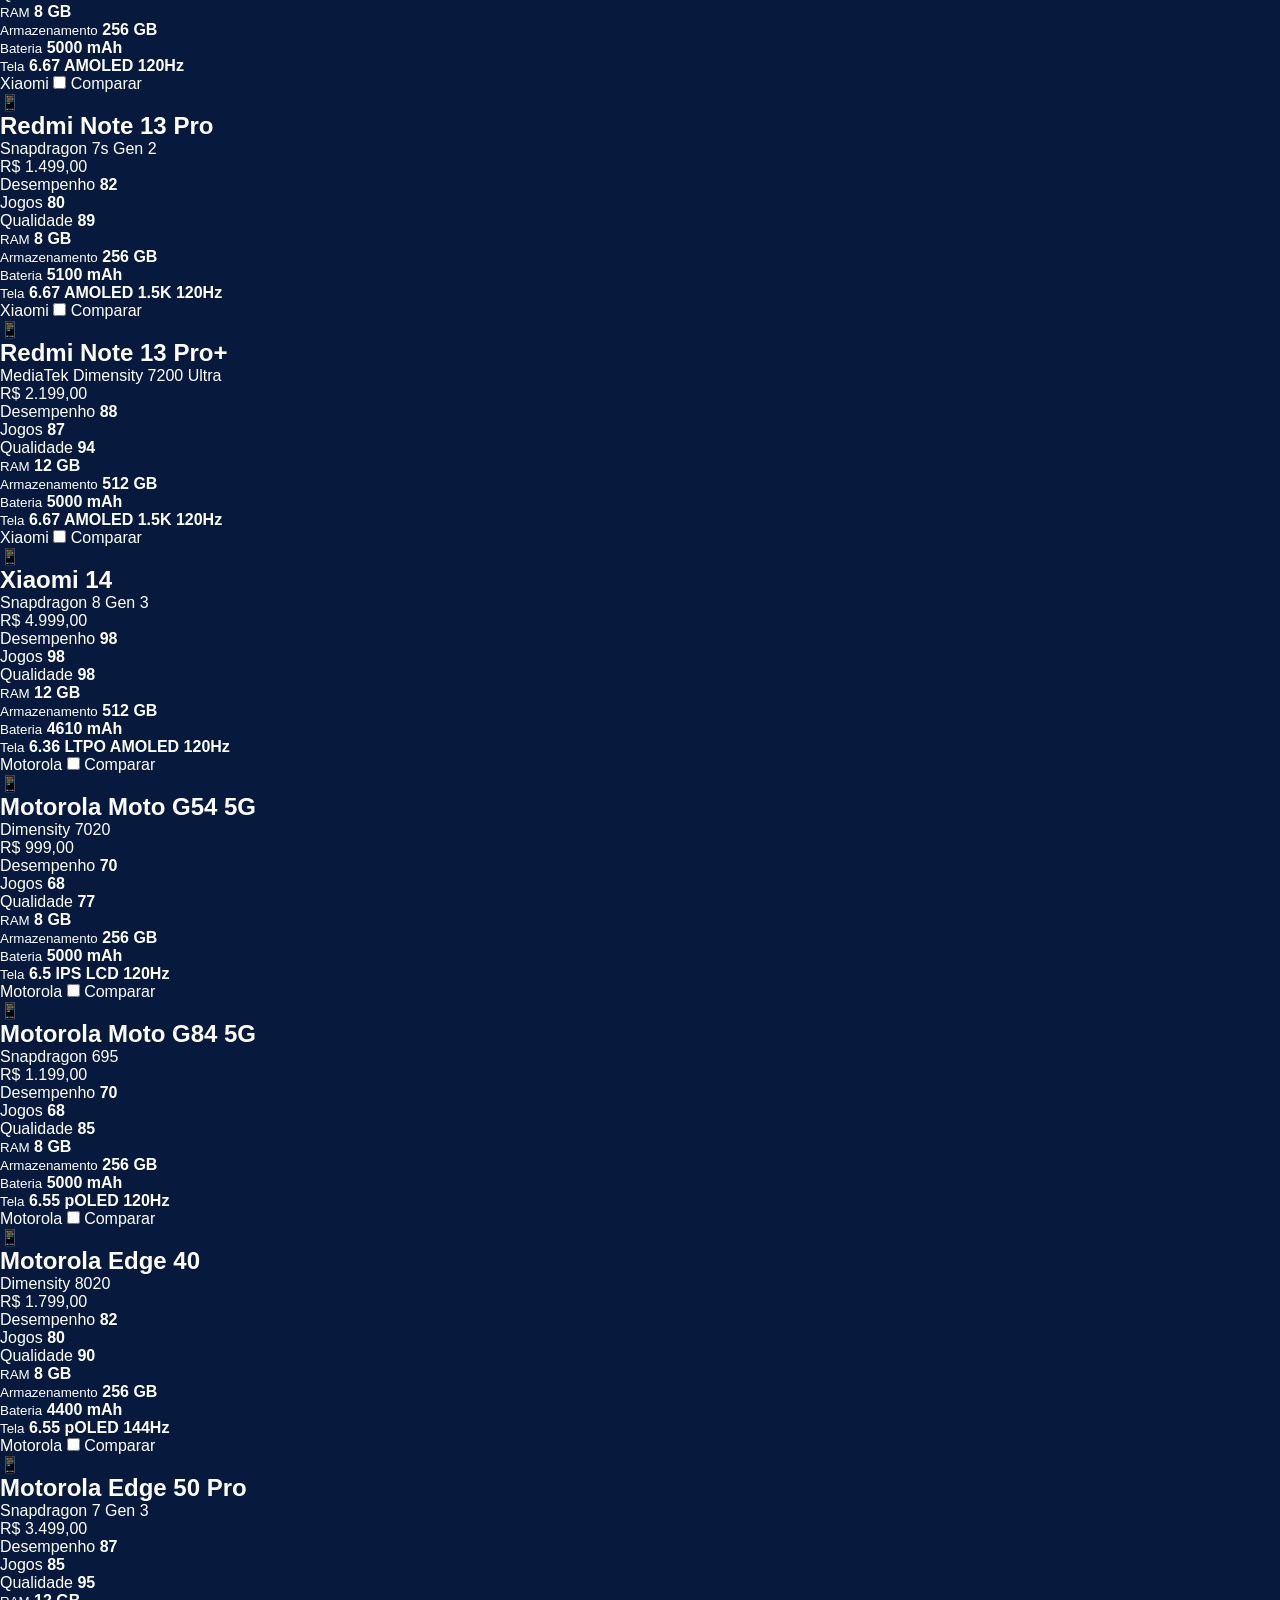
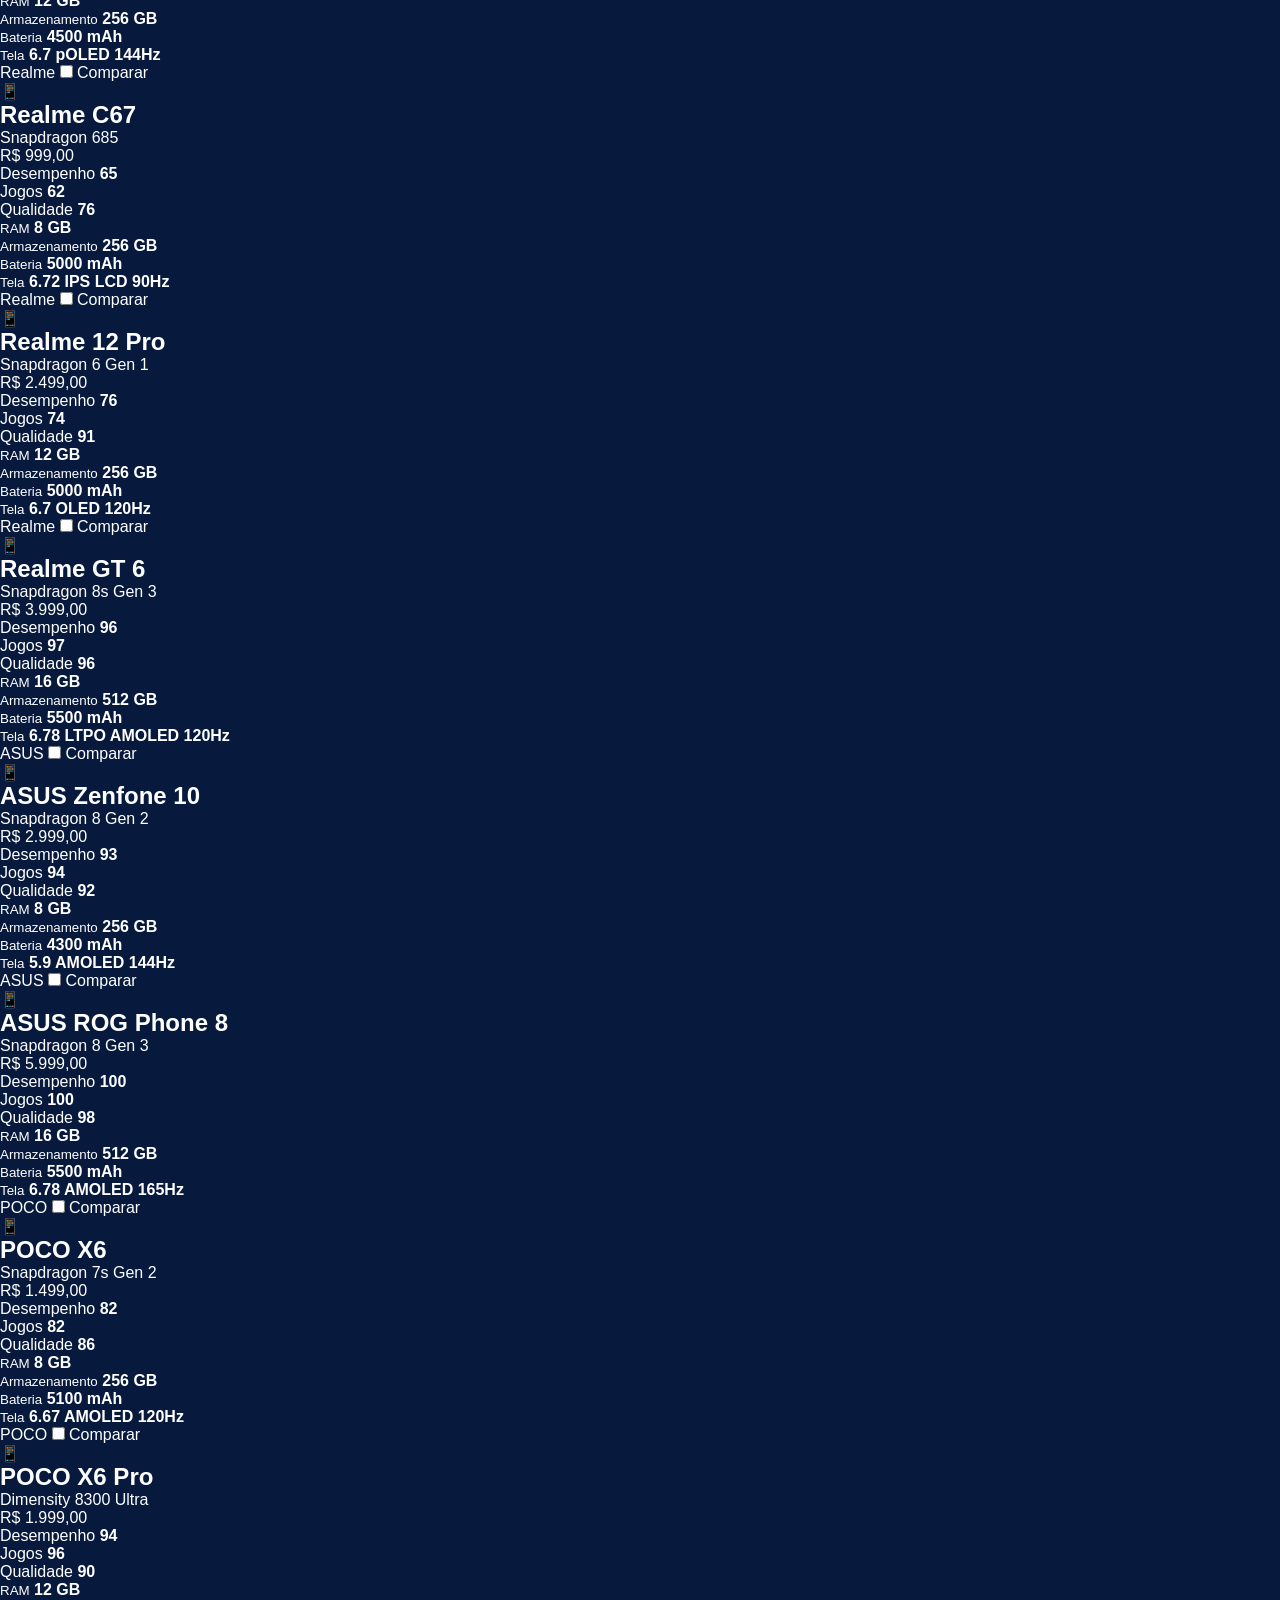
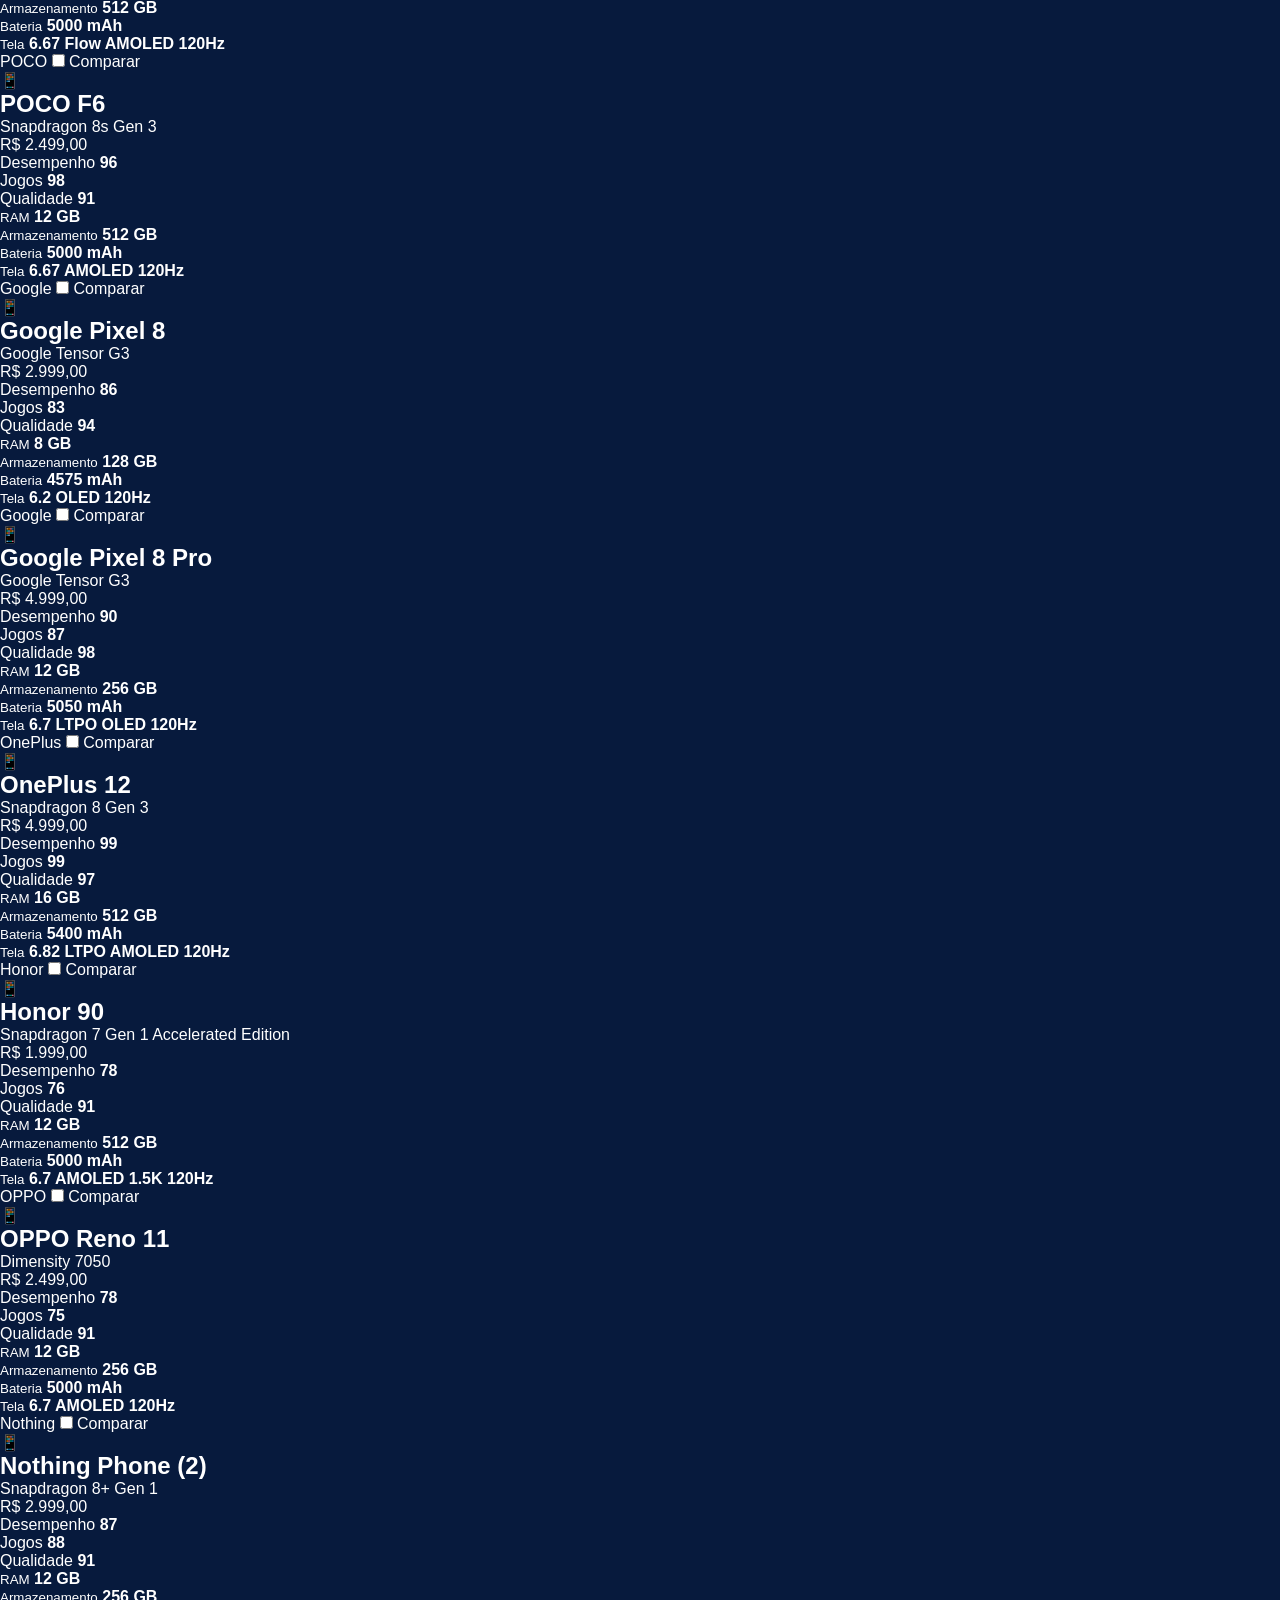
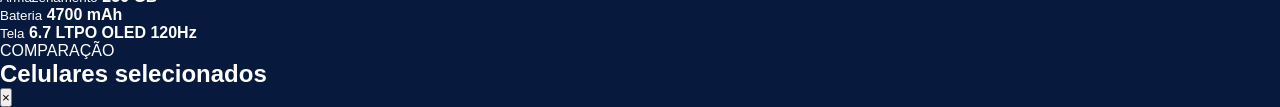
==== commit 30810269: "Update fmt.Println output from 'Hello' to 'Goodbye'" ====
--- a/celulares.html
+++ b/celulares.html
@@ -1,1781 +1,750 @@
 <!DOCTYPE html>
 <html lang="pt-BR">
-
 <head>
-
     <meta charset="UTF-8">
-
-    <meta
-        name="viewport"
-        content="width=device-width, initial-scale=1.0"
-    >
-
-    <title>Celulares | CelularRank-Official</title>
+    <meta name="viewport" content="width=device-width, initial-scale=1.0">
+
+    <title>Celulares - CelularRank</title>
 
     <meta
         name="description"
-        content="Ranking e comparação de celulares do CelularRank-Official."
+        content="Compare celulares no CelularRank por preço, marca, desempenho, jogos e especificações."
     >
 
     <link rel="stylesheet" href="style.css">
-
-    <style>
-
-        .pagina {
-            min-height: 100vh;
-            padding: 45px 20px 70px;
+</head>
+
+<body>
+
+<header class="site-header">
+
+    <div class="container header-content">
+
+        <a href="index.html" class="logo">
+            <span>CELULAR</span><strong>RANK</strong>
+        </a>
+
+        <button class="menu-toggle" id="menuToggle">
+            ☰
+        </button>
+
+        <nav class="main-nav" id="mainNav">
+            <a href="index.html">Início</a>
+            <a href="celulares.html" class="active">Celulares</a>
+            <a href="pcs.html">PCs</a>
+            <a href="pontos.html">Pontos</a>
+        </nav>
+
+    </div>
+
+</header>
+
+
+<main>
+
+<section class="catalog-page">
+
+<div class="container">
+
+    <div class="page-head">
+
+        <div>
+            <span class="eyebrow">CATÁLOGO</span>
+
+            <h1>Celulares</h1>
+
+            <p>
+                Pesquise, filtre e compare smartphones.
+            </p>
+        </div>
+
+        <div class="catalog-count">
+            <strong id="phoneCount">0</strong>
+            <span>modelos</span>
+        </div>
+
+    </div>
+
+
+    <section class="filter-panel">
+
+        <div class="filter-row">
+
+            <input
+                id="phoneSearch"
+                class="input"
+                type="search"
+                placeholder="🔎 Pesquisar celular..."
+            >
+
+            <select id="brandFilter" class="input">
+                <option value="">Todas as marcas</option>
+            </select>
+
+            <select id="performanceFilter" class="input">
+
+                <option value="">Qualquer desempenho</option>
+                <option value="90">90+</option>
+                <option value="80">80+</option>
+                <option value="70">70+</option>
+                <option value="60">60+</option>
+
+            </select>
+
+        </div>
+
+
+        <div class="filter-row">
+
+            <div class="range-box">
+
+                <label>
+                    Preço mínimo:
+                    <strong id="minPriceLabel">R$ 0</strong>
+                </label>
+
+                <input
+                    id="minPrice"
+                    type="range"
+                    min="0"
+                    max="10000"
+                    step="50"
+                    value="0"
+                >
+
+            </div>
+
+
+            <div class="range-box">
+
+                <label>
+                    Preço máximo:
+                    <strong id="maxPriceLabel">R$ 10.000</strong>
+                </label>
+
+                <input
+                    id="maxPrice"
+                    type="range"
+                    min="0"
+                    max="10000"
+                    step="50"
+                    value="10000"
+                >
+
+            </div>
+
+        </div>
+
+
+        <div class="filter-actions">
+
+            <button
+                id="clearPhoneFilters"
+                class="btn secondary"
+            >
+                Limpar filtros
+            </button>
+
+            <select id="phoneSort" class="input">
+
+                <option value="relevancia">
+                    Ordenar: Relevância
+                </option>
+
+                <option value="preco-menor">
+                    Menor preço
+                </option>
+
+                <option value="preco-maior">
+                    Maior preço
+                </option>
+
+                <option value="desempenho">
+                    Maior desempenho
+                </option>
+
+                <option value="jogos">
+                    Melhor para jogos
+                </option>
+
+            </select>
+
+        </div>
+
+    </section>
+
+
+    <div class="compare-toolbar" id="phoneCompareToolbar">
+
+        <span>
+            📊 <strong id="phoneCompareCount">0</strong>
+            selecionados
+        </span>
+
+        <button id="comparePhonesButton" class="btn primary">
+            Comparar selecionados
+        </button>
+
+    </div>
+
+
+    <div id="phoneGrid" class="product-grid"></div>
+
+    <div id="phoneEmpty" class="empty" style="display:none;">
+        <strong>Nenhum celular encontrado.</strong>
+        <span>Tente alterar os filtros.</span>
+    </div>
+
+</div>
+
+</section>
+
+</main>
+
+
+<div id="phoneCompareModal" class="modal">
+
+    <div class="modal-box">
+
+        <div class="modal-head">
+
+            <div>
+                <span class="eyebrow">COMPARAÇÃO</span>
+                <h2>Celulares selecionados</h2>
+            </div>
+
+            <button id="closePhoneModal" class="close">
+                ×
+            </button>
+
+        </div>
+
+        <div id="phoneCompareContent"></div>
+
+    </div>
+
+</div>
+
+
+<script src="dados.js"></script>
+
+<script>
+
+document.addEventListener("DOMContentLoaded", () => {
+
+    const products = Array.isArray(window.celulares)
+        ? window.celulares
+        : [];
+
+    const grid = document.getElementById("phoneGrid");
+    const empty = document.getElementById("phoneEmpty");
+    const count = document.getElementById("phoneCount");
+
+    const search = document.getElementById("phoneSearch");
+    const brand = document.getElementById("brandFilter");
+    const performance = document.getElementById("performanceFilter");
+    const minPrice = document.getElementById("minPrice");
+    const maxPrice = document.getElementById("maxPrice");
+    const minLabel = document.getElementById("minPriceLabel");
+    const maxLabel = document.getElementById("maxPriceLabel");
+    const sort = document.getElementById("phoneSort");
+
+    const compareToolbar =
+        document.getElementById("phoneCompareToolbar");
+
+    const compareCount =
+        document.getElementById("phoneCompareCount");
+
+    const modal =
+        document.getElementById("phoneCompareModal");
+
+    const modalContent =
+        document.getElementById("phoneCompareContent");
+
+    let selected = [];
+
+    count.textContent = products.length;
+
+
+    function money(value) {
+
+        if (
+            value === null ||
+            value === undefined ||
+            value === "" ||
+            Number(value) <= 0
+        ) {
+            return "Preço não informado";
         }
 
-        .container {
-            width: 100%;
-            max-width: 1200px;
-            margin: 0 auto;
-        }
-
-        .pagina-topo {
-            text-align: center;
-            margin-bottom: 35px;
-        }
-
-        .pagina-topo h1 {
-            font-size: clamp(34px, 6vw, 55px);
-            margin-bottom: 12px;
-        }
-
-        .pagina-topo h1 span {
-            color: #35a9ff;
-        }
-
-        .pagina-topo p {
-            color: #b9c7dd;
-            line-height: 1.6;
-            max-width: 750px;
-            margin: 0 auto;
-        }
-
-        .voltar {
-            display: inline-block;
-            margin-bottom: 25px;
-            color: #58b7ff;
-            text-decoration: none;
-            font-weight: bold;
-        }
-
-        .voltar:hover {
-            color: white;
-        }
-
-
-        /* ==========================================
-           CONTROLES
-        ========================================== */
-
-        .controles {
-            display: grid;
-            grid-template-columns: 1fr 220px;
-            gap: 15px;
-            margin-bottom: 30px;
-        }
-
-        .campo,
-        .select {
-            width: 100%;
-            padding: 14px 16px;
-
-            border-radius: 12px;
-
-            border: 1px solid rgba(255,255,255,0.12);
-
-            background: #0b2552;
-
-            color: white;
-
-            outline: none;
-
-            font-size: 15px;
-
-            box-sizing: border-box;
-        }
-
-        .campo::placeholder {
-            color: #8294b2;
-        }
-
-        .campo:focus,
-        .select:focus {
-            border-color: #35a9ff;
-        }
-
-        .select option {
-            background: #0b2552;
-            color: white;
-        }
-
-
-        /* ==========================================
-           INFORMAÇÕES
-        ========================================== */
-
-        .informacoes {
-            display: flex;
-
-            justify-content: space-between;
-
-            align-items: center;
-
-            margin-bottom: 20px;
-
-            color: #b9c7dd;
-
-            font-size: 14px;
-        }
-
-
-        /* ==========================================
-           PRODUTOS
-        ========================================== */
-
-        .produtos {
-            display: grid;
-
-            grid-template-columns: repeat(3, 1fr);
-
-            gap: 20px;
-        }
-
-
-        /* ==========================================
-           CARD
-        ========================================== */
-
-        .produto {
-            background: #0b2552;
-
-            border: 1px solid rgba(255,255,255,0.10);
-
-            border-radius: 20px;
-
-            padding: 22px;
-
-            transition: 0.25s ease;
-        }
-
-        .produto:hover {
-            transform: translateY(-5px);
-
-            border-color: #35a9ff;
-
-            box-shadow:
-                0 12px 35px rgba(0,0,0,0.25);
-        }
-
-
-        /* ==========================================
-           MARCA
-        ========================================== */
-
-        .marca {
-            display: inline-block;
-
-            padding: 6px 10px;
-
-            background:
-                rgba(53,169,255,0.12);
-
-            color: #58b7ff;
-
-            border-radius: 20px;
-
-            font-size: 12px;
-
-            font-weight: bold;
-
-            margin-bottom: 12px;
-        }
-
-
-        /* ==========================================
-           NOME
-        ========================================== */
-
-        .produto h2 {
-            font-size: 21px;
-
-            margin-bottom: 10px;
-        }
-
-
-        /* ==========================================
-           PREÇO
-        ========================================== */
-
-        .preco {
-            font-size: 27px;
-
-            font-weight: bold;
-
-            color: white;
-
-            margin-bottom: 15px;
-        }
-
-
-        /* ==========================================
-           CUSTO-BENEFÍCIO
-        ========================================== */
-
-        .custo-beneficio {
-
-            background:
-                linear-gradient(
-                    135deg,
-                    rgba(53,169,255,0.16),
-                    rgba(53,169,255,0.05)
-                );
-
-            border:
-                1px solid
-                rgba(53,169,255,0.25);
-
-            border-radius: 14px;
-
-            padding: 14px;
-
-            margin-bottom: 18px;
-        }
-
-        .cb-topo {
-
-            display: flex;
-
-            justify-content: space-between;
-
-            align-items: center;
-
-            gap: 10px;
-
-            margin-bottom: 8px;
-        }
-
-        .cb-titulo {
-
-            font-size: 13px;
-
-            font-weight: bold;
-
-            color: #cfe7ff;
-        }
-
-        .cb-nota {
-
-            font-size: 22px;
-
-            font-weight: 900;
-
-            color: #58b7ff;
-
-            white-space: nowrap;
-        }
-
-        .cb-classificacao {
-
-            font-size: 12px;
-
-            color: #9db3d2;
-
-            margin-bottom: 10px;
-        }
-
-        .cb-barra {
-
-            width: 100%;
-
-            height: 8px;
-
-            background: #061530;
-
-            border-radius: 20px;
-
-            overflow: hidden;
-        }
-
-        .cb-barra div {
-
-            height: 100%;
-
-            background: #35a9ff;
-
-            border-radius: 20px;
-
-            transition: width 0.4s ease;
-        }
-
-
-        /* ==========================================
-           NOTA GERAL
-        ========================================== */
-
-        .nota {
-
-            display: inline-flex;
-
-            align-items: center;
-
-            gap: 5px;
-
-            background: #123a78;
-
-            color: white;
-
-            padding: 7px 10px;
-
-            border-radius: 8px;
-
-            font-size: 13px;
-
-            margin-bottom: 18px;
-        }
-
-
-        /* ==========================================
-           ESPECIFICAÇÕES
-        ========================================== */
-
-        .especificacoes {
-
-            display: grid;
-
-            grid-template-columns: 1fr 1fr;
-
-            gap: 10px;
-
-            margin-bottom: 20px;
-        }
-
-        .spec {
-
-            background:
-                rgba(255,255,255,0.04);
-
-            border-radius: 10px;
-
-            padding: 10px;
-
-            min-width: 0;
-        }
-
-        .spec small {
-
-            display: block;
-
-            color: #8294b2;
-
-            font-size: 11px;
-
-            margin-bottom: 5px;
-        }
-
-        .spec strong {
-
-            display: block;
-
-            font-size: 13px;
-
-            color: #e5efff;
-
-            line-height: 1.4;
-
-            word-break: break-word;
-        }
-
-
-        /* ==========================================
-           AVALIAÇÕES
-        ========================================== */
-
-        .avaliacoes {
-
-            display: flex;
-
-            flex-direction: column;
-
-            gap: 10px;
-        }
-
-        .avaliacao {
-
-            display: grid;
-
-            grid-template-columns:
-                85px 1fr 30px;
-
-            align-items: center;
-
-            gap: 8px;
-
-            font-size: 12px;
-
-            color: #b9c7dd;
-        }
-
-        .barra {
-
-            height: 7px;
-
-            background: #061530;
-
-            border-radius: 10px;
-
-            overflow: hidden;
-        }
-
-        .barra div {
-
-            height: 100%;
-
-            background: #35a9ff;
-
-            border-radius: 10px;
-        }
-
-
-        /* ==========================================
-           SEM RESULTADOS
-        ========================================== */
-
-        .sem-resultados {
-
-            grid-column: 1 / -1;
-
-            text-align: center;
-
-            padding: 60px 20px;
-
-            background: #0b2552;
-
-            border-radius: 20px;
-
-            color: #b9c7dd;
-        }
-
-        .sem-resultados h2 {
-
-            color: white;
-
-            margin-bottom: 10px;
-        }
-
-
-        /* ==========================================
-           TABLET
-        ========================================== */
-
-        @media (max-width: 900px) {
-
-            .produtos {
-
-                grid-template-columns:
-                    repeat(2, 1fr);
-
-            }
-
-        }
-
-
-        /* ==========================================
-           CELULAR
-        ========================================== */
-
-        @media (max-width: 650px) {
-
-            .pagina {
-
-                padding:
-                    30px
-                    15px
-                    50px;
-
-            }
-
-            .controles {
-
-                grid-template-columns: 1fr;
-
-            }
-
-            .produtos {
-
-                grid-template-columns: 1fr;
-
-            }
-
-            .informacoes {
-
-                flex-direction: column;
-
-                align-items: flex-start;
-
-                gap: 8px;
-
-            }
-
-        }
-
-    </style>
-
-</head>
-
-
-<body>
-
-
-<main class="pagina">
-
-    <div class="container">
-
-
-        <!-- ==========================================
-             VOLTAR
-        ========================================== -->
-
-        <a
-            href="index.html"
-            class="voltar"
-        >
-
-            ← Voltar para o início
-
-        </a>
-
-
-        <!-- ==========================================
-             CABEÇALHO
-        ========================================== -->
-
-        <section class="pagina-topo">
-
-            <div class="badge">
-
-                📱 CelularRank
-
-            </div>
-
-
-            <h1>
-
-                Ranking de
-                <span>Celulares</span>
-
-            </h1>
-
-
-            <p>
-
-                Compare celulares por preço,
-                desempenho, jogos, qualidade,
-                câmera, bateria, tela,
-                carregamento e custo-benefício.
-
-            </p>
-
-        </section>
-
-
-        <!-- ==========================================
-             BUSCA
-        ========================================== -->
-
-        <section class="controles">
-
-
-            <input
-                type="search"
-                id="busca"
-                class="campo"
-                placeholder="🔎 Procurar celular ou marca..."
-                autocomplete="off"
-            >
-
-
-            <select
-                id="ordenacao"
-                class="select"
-            >
-
-                <option value="ranking">
-                    🏆 Melhor ranking
-                </option>
-
-                <option value="custo-beneficio">
-                    💰 Melhor custo-benefício
-                </option>
-
-                <option value="menor-preco">
-                    💵 Menor preço
-                </option>
-
-                <option value="maior-preco">
-                    💎 Maior preço
-                </option>
-
-                <option value="desempenho">
-                    ⚡ Desempenho
-                </option>
-
-                <option value="jogos">
-                    🎮 Jogos
-                </option>
-
-                <option value="qualidade">
-                    ⭐ Qualidade
-                </option>
-
-            </select>
-
-        </section>
-
-
-        <!-- ==========================================
-             INFORMAÇÕES
-        ========================================== -->
-
-        <div class="informacoes">
-
-            <span id="contador">
-
-                Carregando celulares...
-
-            </span>
-
-
-            <span>
-
-                💰 Custo-benefício
-                calculado pelo CelularRank
-
-            </span>
-
-        </div>
-
-
-        <!-- ==========================================
-             LISTA
-        ========================================== -->
-
-        <section
-            id="listaCelulares"
-            class="produtos"
-        ></section>
-
-
-    </div>
-
-</main>
-
-
-<!-- ==========================================
-     📦 DADOS
-========================================== -->
-
-<script src="./dados.js"></script>
-
-
-<script>
-
-"use strict";
-
-
-/* ==========================================
-   ELEMENTOS
-========================================== */
-
-const lista =
-    document.getElementById(
-        "listaCelulares"
-    );
-
-const busca =
-    document.getElementById(
-        "busca"
-    );
-
-const ordenacao =
-    document.getElementById(
-        "ordenacao"
-    );
-
-const contador =
-    document.getElementById(
-        "contador"
-    );
-
-
-/* ==========================================
-   ⭐ GARANTIR INFORMAÇÕES EM TODOS OS CELULARES
-==========================================
-
-   Se algum celular não possuir:
-
-   camera
-   bateria
-   tela
-   carregamento
-
-   o sistema automaticamente coloca:
-
-   "Não informado"
-
-========================================== */
-
-function completarInformacoes(
-    produto
-) {
-
-    if (
-        !produto.camera ||
-        String(produto.camera).trim() === ""
-    ) {
-
-        produto.camera =
-            "Não informado";
-
-    }
-
-
-    if (
-        !produto.bateria ||
-        String(produto.bateria).trim() === ""
-    ) {
-
-        produto.bateria =
-            "Não informado";
-
-    }
-
-
-    if (
-        !produto.tela ||
-        String(produto.tela).trim() === ""
-    ) {
-
-        produto.tela =
-            "Não informado";
-
-    }
-
-
-    if (
-        !produto.carregamento ||
-        String(produto.carregamento).trim() === ""
-    ) {
-
-        produto.carregamento =
-            "Não informado";
-
-    }
-
-
-    return produto;
-
-}
-
-
-/* ==========================================
-   📱 APLICAR EM TODOS OS CELULARES
-========================================== */
-
-if (
-    typeof celulares !== "undefined" &&
-    Array.isArray(celulares)
-) {
-
-    celulares.forEach(
-        completarInformacoes
-    );
-
-}
-
-
-/* ==========================================
-   💰 PREÇO
-========================================== */
-
-function precoBRL(
-    valor
-) {
-
-    const numero =
-        Number(valor);
-
-
-    if (
-        !Number.isFinite(numero) ||
-        numero <= 0
-    ) {
-
-        return "Preço não informado";
-
-    }
-
-
-    return numero.toLocaleString(
-        "pt-BR",
-        {
+        return Number(value).toLocaleString("pt-BR", {
             style: "currency",
             currency: "BRL"
+        });
+    }
+
+
+    function score(value) {
+        return Number(value || 0);
+    }
+
+
+    function createBrands() {
+
+        const brands = [
+            ...new Set(
+                products
+                    .map(item => item.marca)
+                    .filter(Boolean)
+            )
+        ].sort();
+
+        brands.forEach(item => {
+
+            const option =
+                document.createElement("option");
+
+            option.value = item;
+            option.textContent = item;
+
+            brand.appendChild(option);
+
+        });
+
+    }
+
+
+    function render() {
+
+        const term =
+            search.value.toLowerCase().trim();
+
+        const selectedBrand =
+            brand.value;
+
+        const min =
+            Number(minPrice.value);
+
+        const max =
+            Number(maxPrice.value);
+
+        const minimumPerformance =
+            Number(performance.value || 0);
+
+
+        let result = products.filter(item => {
+
+            const text = `
+                ${item.nome || ""}
+                ${item.marca || ""}
+                ${item.processador || ""}
+            `.toLowerCase();
+
+            const matchesSearch =
+                !term || text.includes(term);
+
+            const matchesBrand =
+                !selectedBrand ||
+                item.marca === selectedBrand;
+
+            const price =
+                Number(item.preco || 0);
+
+            const matchesPrice =
+                !price ||
+                (price >= min && price <= max);
+
+            const matchesPerformance =
+                score(item.desempenho) >= minimumPerformance;
+
+            return (
+                matchesSearch &&
+                matchesBrand &&
+                matchesPrice &&
+                matchesPerformance
+            );
+
+        });
+
+
+        if (sort.value === "preco-menor") {
+
+            result.sort(
+                (a, b) =>
+                    Number(a.preco || 999999) -
+                    Number(b.preco || 999999)
+            );
+
         }
-    );
-
-}
-
-
-/* ==========================================
-   🏆 NOTA GERAL
-========================================== */
-
-function notaProduto(
-    produto
-) {
-
-    const desempenho =
-        Number(
-            produto.desempenho
-        ) || 0;
-
-
-    const jogos =
-        Number(
-            produto.jogos
-        ) || 0;
-
-
-    const qualidade =
-        Number(
-            produto.qualidade
-        ) || 0;
-
-
-    return Math.round(
-
-        (
-            desempenho +
-            jogos +
-            qualidade
-        ) / 3
-
-    );
-
-}
-
-
-/* ==========================================
-   💰 CUSTO-BENEFÍCIO
-========================================== */
-
-function calcularCustoBeneficio(
-    produto
-) {
-
-    const nota =
-        notaProduto(produto);
-
-
-    const preco =
-        Number(produto.preco);
-
-
-    if (
-        !Number.isFinite(preco) ||
-        preco <= 0
-    ) {
-
-        return null;
+
+
+        if (sort.value === "preco-maior") {
+
+            result.sort(
+                (a, b) =>
+                    Number(b.preco || 0) -
+                    Number(a.preco || 0)
+            );
+
+        }
+
+
+        if (sort.value === "desempenho") {
+
+            result.sort(
+                (a, b) =>
+                    score(b.desempenho) -
+                    score(a.desempenho)
+            );
+
+        }
+
+
+        if (sort.value === "jogos") {
+
+            result.sort(
+                (a, b) =>
+                    score(b.jogos) -
+                    score(a.jogos)
+            );
+
+        }
+
+
+        grid.innerHTML = "";
+
+        result.forEach(item => {
+
+            const card =
+                document.createElement("article");
+
+            card.className = "product-card";
+
+            const isSelected =
+                selected.includes(item.id);
+
+            card.innerHTML = `
+
+                <div class="product-top">
+
+                    <span class="pill">
+                        ${item.marca || "Marca"}
+                    </span>
+
+                    <label class="compare-check">
+
+                        <input
+                            type="checkbox"
+                            data-compare="${item.id}"
+                            ${isSelected ? "checked" : ""}
+                        >
+
+                        <span>Comparar</span>
+
+                    </label>
+
+                </div>
+
+                <div class="product-icon">
+                    📱
+                </div>
+
+                <h2>
+                    ${item.nome || "Celular"}
+                </h2>
+
+                <p class="processor">
+                    ${item.processador || "Processador não informado"}
+                </p>
+
+                <div class="price">
+                    ${money(item.preco)}
+                </div>
+
+                <div class="score-row">
+
+                    <div>
+                        <span>Desempenho</span>
+                        <strong>${score(item.desempenho)}</strong>
+                    </div>
+
+                    <div>
+                        <span>Jogos</span>
+                        <strong>${score(item.jogos)}</strong>
+                    </div>
+
+                    <div>
+                        <span>Qualidade</span>
+                        <strong>${score(item.qualidade)}</strong>
+                    </div>
+
+                </div>
+
+                <div class="spec-grid">
+
+                    <div>
+                        <small>RAM</small>
+                        <strong>${item.ram || "-"}</strong>
+                    </div>
+
+                    <div>
+                        <small>Armazenamento</small>
+                        <strong>${item.armazenamento || "-"}</strong>
+                    </div>
+
+                    <div>
+                        <small>Bateria</small>
+                        <strong>${item.bateria || "-"}</strong>
+                    </div>
+
+                    <div>
+                        <small>Tela</small>
+                        <strong>${item.tela || "-"}</strong>
+                    </div>
+
+                </div>
+
+            `;
+
+            grid.appendChild(card);
+
+        });
+
+
+        empty.style.display =
+            result.length ? "none" : "flex";
+
+        document.querySelectorAll(
+            "[data-compare]"
+        ).forEach(input => {
+
+            input.addEventListener("change", () => {
+
+                const id = input.dataset.compare;
+
+                if (input.checked) {
+
+                    if (selected.length >= 4) {
+
+                        input.checked = false;
+
+                        alert(
+                            "Você pode comparar até 4 celulares."
+                        );
+
+                        return;
+                    }
+
+                    selected.push(id);
+
+                } else {
+
+                    selected =
+                        selected.filter(
+                            item => item !== id
+                        );
+
+                }
+
+                updateCompare();
+
+            });
+
+        });
 
     }
 
 
-    const beneficio =
-        nota / 100;
-
-
-    let fatorPreco;
-
-
-    if (preco <= 700) {
-
-        fatorPreco = 1.30;
+    function updateCompare() {
+
+        compareCount.textContent =
+            selected.length;
+
+        compareToolbar.classList.toggle(
+            "show",
+            selected.length > 0
+        );
 
     }
 
-    else if (preco <= 1000) {
-
-        fatorPreco = 1.20;
+
+    function openCompare() {
+
+        if (selected.length < 2) {
+
+            alert(
+                "Selecione pelo menos 2 celulares."
+            );
+
+            return;
+        }
+
+        const items =
+            selected
+                .map(id =>
+                    products.find(
+                        item => String(item.id) === String(id)
+                    )
+                )
+                .filter(Boolean);
+
+
+        let html = `
+            <div class="compare-wrap">
+            <table class="compare-table">
+
+                <tr>
+                    <th>Especificação</th>
+        `;
+
+        items.forEach(item => {
+
+            html += `
+                <th>
+                    ${item.nome}
+                </th>
+            `;
+
+        });
+
+        html += "</tr>";
+
+
+        const rows = [
+
+            ["Marca", "marca"],
+            ["Processador", "processador"],
+            ["RAM", "ram"],
+            ["Armazenamento", "armazenamento"],
+            ["Câmera", "camera"],
+            ["Bateria", "bateria"],
+            ["Tela", "tela"],
+            ["Carregamento", "carregamento"],
+            ["Desempenho", "desempenho"],
+            ["Jogos", "jogos"],
+            ["Qualidade", "qualidade"],
+            ["Preço", "preco"]
+
+        ];
+
+
+        rows.forEach(([label, key]) => {
+
+            html += `
+                <tr>
+                    <td class="compare-label">
+                        ${label}
+                    </td>
+            `;
+
+            items.forEach(item => {
+
+                let value =
+                    item[key] ?? "-";
+
+                if (key === "preco") {
+                    value = money(value);
+                }
+
+                html += `
+                    <td>
+                        ${value}
+                    </td>
+                `;
+
+            });
+
+            html += "</tr>";
+
+        });
+
+
+        html += `
+            </table>
+            </div>
+        `;
+
+        modalContent.innerHTML = html;
+
+        modal.classList.add("open");
 
     }
 
-    else if (preco <= 1500) {
-
-        fatorPreco = 1.10;
-
-    }
-
-    else if (preco <= 2000) {
-
-        fatorPreco = 1.00;
-
-    }
-
-    else if (preco <= 3000) {
-
-        fatorPreco = 0.90;
-
-    }
-
-    else if (preco <= 4000) {
-
-        fatorPreco = 0.82;
-
-    }
-
-    else {
-
-        fatorPreco = 0.75;
-
-    }
-
-
-    let resultado =
-        beneficio *
-        10 *
-        fatorPreco;
-
-
-    resultado =
-        Math.max(
-            0,
-            Math.min(
-                10,
-                resultado
-            )
-        );
-
-
-    return Number(
-        resultado.toFixed(1)
-    );
-
-}
-
-
-/* ==========================================
-   🏷️ CLASSIFICAÇÃO
-========================================== */
-
-function classificacaoCustoBeneficio(
-    nota
-) {
-
-    if (
-        nota === null
-    ) {
-
-        return "Preço não informado";
-
-    }
-
-
-    if (nota >= 9) {
-
-        return "🔥 Excelente";
-
-    }
-
-
-    if (nota >= 8) {
-
-        return "🟢 Muito bom";
-
-    }
-
-
-    if (nota >= 7) {
-
-        return "🟢 Bom";
-
-    }
-
-
-    if (nota >= 6) {
-
-        return "🟡 Razoável";
-
-    }
-
-
-    if (nota >= 5) {
-
-        return "🟠 Mediano";
-
-    }
-
-
-    return "🔴 Baixo";
-
-}
-
-
-/* ==========================================
-   📊 BARRA
-========================================== */
-
-function barraCustoBeneficio(
-    nota
-) {
-
-    if (
-        nota === null
-    ) {
-
-        return 0;
-
-    }
-
-
-    return Math.round(
-        nota * 10
-    );
-
-}
-
-
-/* ==========================================
-   📊 AVALIAÇÃO
-========================================== */
-
-function avaliacao(
-    nome,
-    valor
-) {
-
-    const numero =
-        Number(valor);
-
-
-    if (
-        !Number.isFinite(numero) ||
-        numero <= 0
-    ) {
-
-        return "";
-
-    }
-
-
-    return `
-
-        <div class="avaliacao">
-
-            <span>
-                ${nome}
-            </span>
-
-            <div class="barra">
-
-                <div
-                    style="width:${numero}%"
-                ></div>
-
-            </div>
-
-            <strong>
-                ${numero}
-            </strong>
-
-        </div>
-
-    `;
-
-}
-
-
-/* ==========================================
-   🃏 CARD
-========================================== */
-
-function criarCard(
-    produto,
-    posicao
-) {
-
-    const nota =
-        notaProduto(
-            produto
-        );
-
-
-    const custoBeneficio =
-        calcularCustoBeneficio(
-            produto
-        );
-
-
-    const classificacao =
-        classificacaoCustoBeneficio(
-            custoBeneficio
-        );
-
-
-    const barra =
-        barraCustoBeneficio(
-            custoBeneficio
-        );
-
-
-    return `
-
-        <article class="produto">
-
-
-            <span class="marca">
-
-                ${produto.marca || "Marca"}
-
-            </span>
-
-
-            <h2>
-
-                ${produto.nome || "Celular"}
-
-            </h2>
-
-
-            <div class="preco">
-
-                ${precoBRL(
-                    produto.preco
-                )}
-
-            </div>
-
-
-            <!-- CUSTO-BENEFÍCIO -->
-
-            <div class="custo-beneficio">
-
-                <div class="cb-topo">
-
-                    <span class="cb-titulo">
-
-                        💰 Custo-benefício
-
-                    </span>
-
-
-                    <span class="cb-nota">
-
-                        ${
-                            custoBeneficio !== null
-                                ? custoBeneficio + "/10"
-                                : "N/D"
-                        }
-
-                    </span>
-
-                </div>
-
-
-                <div class="cb-classificacao">
-
-                    ${classificacao}
-
-                </div>
-
-
-                <div class="cb-barra">
-
-                    <div
-                        style="
-                            width:${barra}%
-                        "
-                    ></div>
-
-                </div>
-
-            </div>
-
-
-            <!-- NOTA -->
-
-            <div class="nota">
-
-                🏆 Nota geral:
-                ${nota}/100
-
-            </div>
-
-
-            <!-- ESPECIFICAÇÕES -->
-
-            <div class="especificacoes">
-
-
-                <div class="spec">
-
-                    <small>
-                        ⚙️ Processador
-                    </small>
-
-                    <strong>
-
-                        ${
-                            produto.processador ||
-                            "Não informado"
-                        }
-
-                    </strong>
-
-                </div>
-
-
-                <div class="spec">
-
-                    <small>
-                        🧠 RAM
-                    </small>
-
-                    <strong>
-
-                        ${
-                            produto.ram ||
-                            "Não informado"
-                        }
-
-                    </strong>
-
-                </div>
-
-
-                <div class="spec">
-
-                    <small>
-                        💾 Armazenamento
-                    </small>
-
-                    <strong>
-
-                        ${
-                            produto.armazenamento ||
-                            "Não informado"
-                        }
-
-                    </strong>
-
-                </div>
-
-
-                <!-- CÂMERA -->
-
-                <div class="spec">
-
-                    <small>
-                        📷 Câmera
-                    </small>
-
-                    <strong>
-
-                        ${
-                            produto.camera
-                        }
-
-                    </strong>
-
-                </div>
-
-
-                <!-- BATERIA -->
-
-                <div class="spec">
-
-                    <small>
-                        🔋 Bateria
-                    </small>
-
-                    <strong>
-
-                        ${
-                            produto.bateria
-                        }
-
-                    </strong>
-
-                </div>
-
-
-                <!-- TELA -->
-
-                <div class="spec">
-
-                    <small>
-                        🖥️ Tela
-                    </small>
-
-                    <strong>
-
-                        ${
-                            produto.tela
-                        }
-
-                    </strong>
-
-                </div>
-
-
-                <!-- CARREGAMENTO -->
-
-                <div class="spec">
-
-                    <small>
-                        ⚡ Carregamento
-                    </small>
-
-                    <strong>
-
-                        ${
-                            produto.carregamento
-                        }
-
-                    </strong>
-
-                </div>
-
-
-                <!-- RANKING -->
-
-                <div class="spec">
-
-                    <small>
-                        🏆 Ranking
-                    </small>
-
-                    <strong>
-
-                        #${posicao}
-
-                    </strong>
-
-                </div>
-
-
-            </div>
-
-
-            <!-- AVALIAÇÕES -->
-
-            <div class="avaliacoes">
-
-                ${avaliacao(
-                    "Desempenho",
-                    produto.desempenho
-                )}
-
-
-                ${avaliacao(
-                    "Jogos",
-                    produto.jogos
-                )}
-
-
-                ${avaliacao(
-                    "Qualidade",
-                    produto.qualidade
-                )}
-
-            </div>
-
-
-        </article>
-
-    `;
-
-}
-
-
-/* ==========================================
-   🔎 FILTRAR
-========================================== */
-
-function filtrarProdutos() {
-
-    const texto =
-        busca.value
-            .toLowerCase()
-            .trim();
-
-
-    let resultado =
-        Array.isArray(celulares)
-            ? [...celulares]
-            : [];
-
-
-    /* BUSCA */
-
-    if (texto) {
-
-        resultado =
-            resultado.filter(
-                produto => {
-
-                    const nome =
-                        String(
-                            produto.nome || ""
-                        ).toLowerCase();
-
-
-                    const marca =
-                        String(
-                            produto.marca || ""
-                        ).toLowerCase();
-
-
-                    const processador =
-                        String(
-                            produto.processador || ""
-                        ).toLowerCase();
-
-
-                    return (
-
-                        nome.includes(
-                            texto
-                        ) ||
-
-                        marca.includes(
-                            texto
-                        ) ||
-
-                        processador.includes(
-                            texto
-                        )
-
-                    );
-
-                }
-            );
-
-    }
-
-
-    /* ORDENAÇÃO */
-
-    switch (
-        ordenacao.value
-    ) {
-
-
-        case "custo-beneficio":
-
-            resultado.sort(
-                (a, b) => {
-
-                    const notaA =
-                        calcularCustoBeneficio(
-                            a
-                        );
-
-
-                    const notaB =
-                        calcularCustoBeneficio(
-                            b
-                        );
-
-
-                    if (
-                        notaA === null
-                    ) {
-
-                        return 1;
-
-                    }
-
-
-                    if (
-                        notaB === null
-                    ) {
-
-                        return -1;
-
-                    }
-
-
-                    return notaB - notaA;
-
-                }
-            );
-
-            break;
-
-
-        case "menor-preco":
-
-            resultado.sort(
-
-                (a, b) =>
-
-                    Number(
-                        a.preco || 0
-                    ) -
-
-                    Number(
-                        b.preco || 0
-                    )
-
-            );
-
-            break;
-
-
-        case "maior-preco":
-
-            resultado.sort(
-
-                (a, b) =>
-
-                    Number(
-                        b.preco || 0
-                    ) -
-
-                    Number(
-                        a.preco || 0
-                    )
-
-            );
-
-            break;
-
-
-        case "desempenho":
-
-            resultado.sort(
-
-                (a, b) =>
-
-                    Number(
-                        b.desempenho || 0
-                    ) -
-
-                    Number(
-                        a.desempenho || 0
-                    )
-
-            );
-
-            break;
-
-
-        case "jogos":
-
-            resultado.sort(
-
-                (a, b) =>
-
-                    Number(
-                        b.jogos || 0
-                    ) -
-
-                    Number(
-                        a.jogos || 0
-                    )
-
-            );
-
-            break;
-
-
-        case "qualidade":
-
-            resultado.sort(
-
-                (a, b) =>
-
-                    Number(
-                        b.qualidade || 0
-                    ) -
-
-                    Number(
-                        a.qualidade || 0
-                    )
-
-            );
-
-            break;
-
-
-        default:
-
-            resultado.sort(
-
-                (a, b) =>
-
-                    notaProduto(b) -
-                    notaProduto(a)
-
-            );
-
-    }
-
-
-    mostrarProdutos(
-        resultado
-    );
-
-}
-
-
-/* ==========================================
-   📱 MOSTRAR
-========================================== */
-
-function mostrarProdutos(
-    produtos
-) {
-
-    lista.innerHTML = "";
-
-
-    contador.textContent =
-
-        `${produtos.length} celular${
-            produtos.length !== 1
-                ? "es"
-                : ""
-        } encontrado${
-            produtos.length !== 1
-                ? "s"
-                : ""
-        }`;
-
-
-    if (
-        produtos.length === 0
-    ) {
-
-        lista.innerHTML = `
-
-            <div class="sem-resultados">
-
-                <h2>
-                    😕 Nenhum celular encontrado
-                </h2>
-
-                <p>
-                    Tente pesquisar por outra
-                    marca ou modelo.
-                </p>
-
-            </div>
-
-        `;
-
-        return;
-
-    }
-
-
-    produtos.forEach(
-        (produto, index) => {
-
-            lista.innerHTML +=
-
-                criarCard(
-                    produto,
-                    index + 1
-                );
-
+
+    search.addEventListener("input", render);
+    brand.addEventListener("change", render);
+    performance.addEventListener("change", render);
+    minPrice.addEventListener("input", () => {
+
+        minLabel.textContent =
+            money(minPrice.value);
+
+        render();
+
+    });
+
+    maxPrice.addEventListener("input", () => {
+
+        maxLabel.textContent =
+            money(maxPrice.value);
+
+        render();
+
+    });
+
+    sort.addEventListener("change", render);
+
+
+    document
+        .getElementById("clearPhoneFilters")
+        .addEventListener("click", () => {
+
+            search.value = "";
+            brand.value = "";
+            performance.value = "";
+            minPrice.value = 0;
+            maxPrice.value = 10000;
+            sort.value = "relevancia";
+
+            minLabel.textContent = "R$ 0";
+            maxLabel.textContent = "R$ 10.000";
+
+            render();
+
+        });
+
+
+    document
+        .getElementById("comparePhonesButton")
+        .addEventListener("click", openCompare);
+
+
+    document
+        .getElementById("closePhoneModal")
+        .addEventListener("click", () => {
+
+            modal.classList.remove("open");
+
+        });
+
+
+    modal.addEventListener("click", event => {
+
+        if (event.target === modal) {
+            modal.classList.remove("open");
         }
-    );
-
-}
-
-
-/* ==========================================
-   EVENTOS
-========================================== */
-
-busca.addEventListener(
-    "input",
-    filtrarProdutos
-);
-
-
-ordenacao.addEventListener(
-    "change",
-    filtrarProdutos
-);
-
-
-/* ==========================================
-   🚀 INICIAR
-========================================== */
-
-if (
-
-    typeof celulares !== "undefined" &&
-
-    Array.isArray(celulares)
-
-) {
-
-    console.log(
-        "📱 Celulares carregados:",
-        celulares.length
-    );
-
-
-    /*
-       Garante os 4 campos
-       em TODOS os celulares.
-    */
-
-    celulares.forEach(
-        completarInformacoes
-    );
-
-
-    filtrarProdutos();
-
-}
-
-else {
-
-    contador.textContent =
-        "Erro ao carregar dados.";
-
-
-    lista.innerHTML = `
-
-        <div class="sem-resultados">
-
-            <h2>
-                ⚠️ Erro ao carregar os celulares
-            </h2>
-
-            <p>
-                O arquivo
-                <strong>dados.js</strong>
-                não foi carregado corretamente.
-            </p>
-
-        </div>
-
-    `;
-
-}
+
+    });
+
+
+    createBrands();
+    render();
+
+});
 
 </script>
 
+<script src="script.js"></script>
 
 </body>
-
 </html>
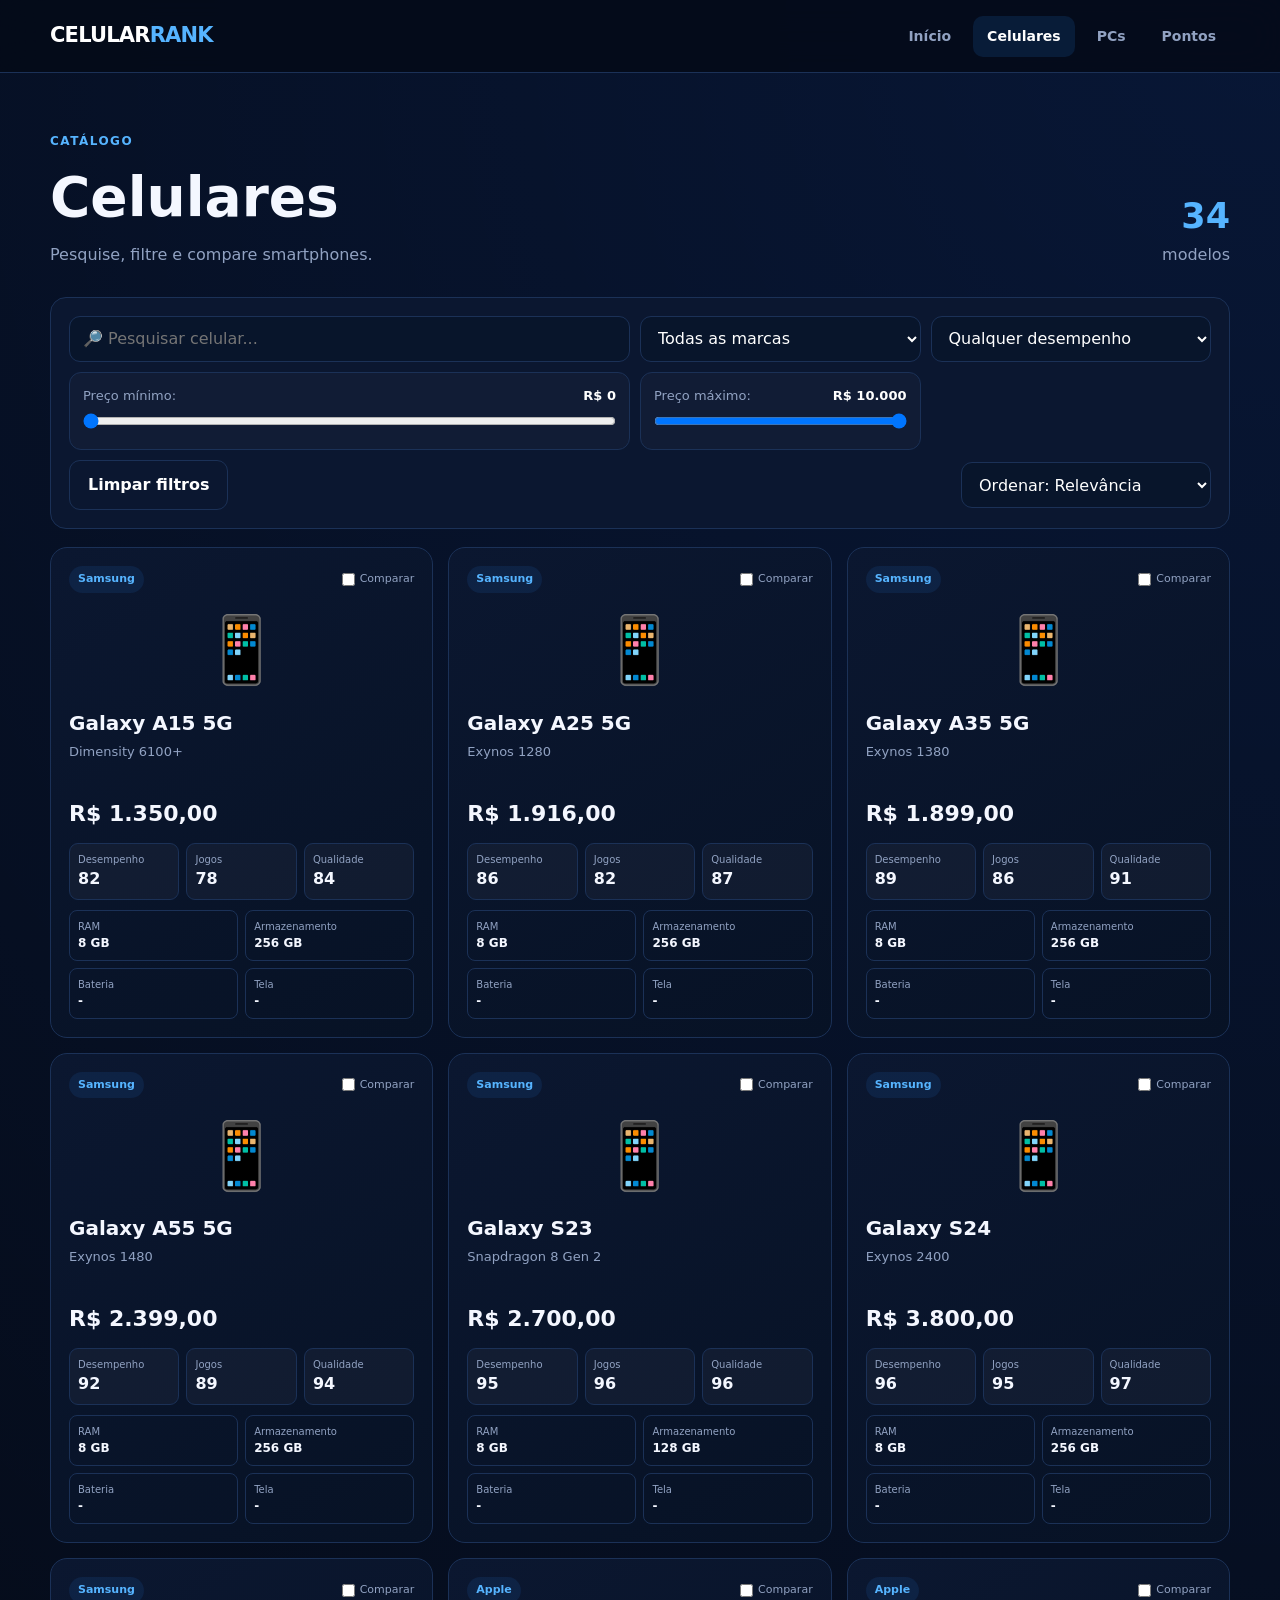
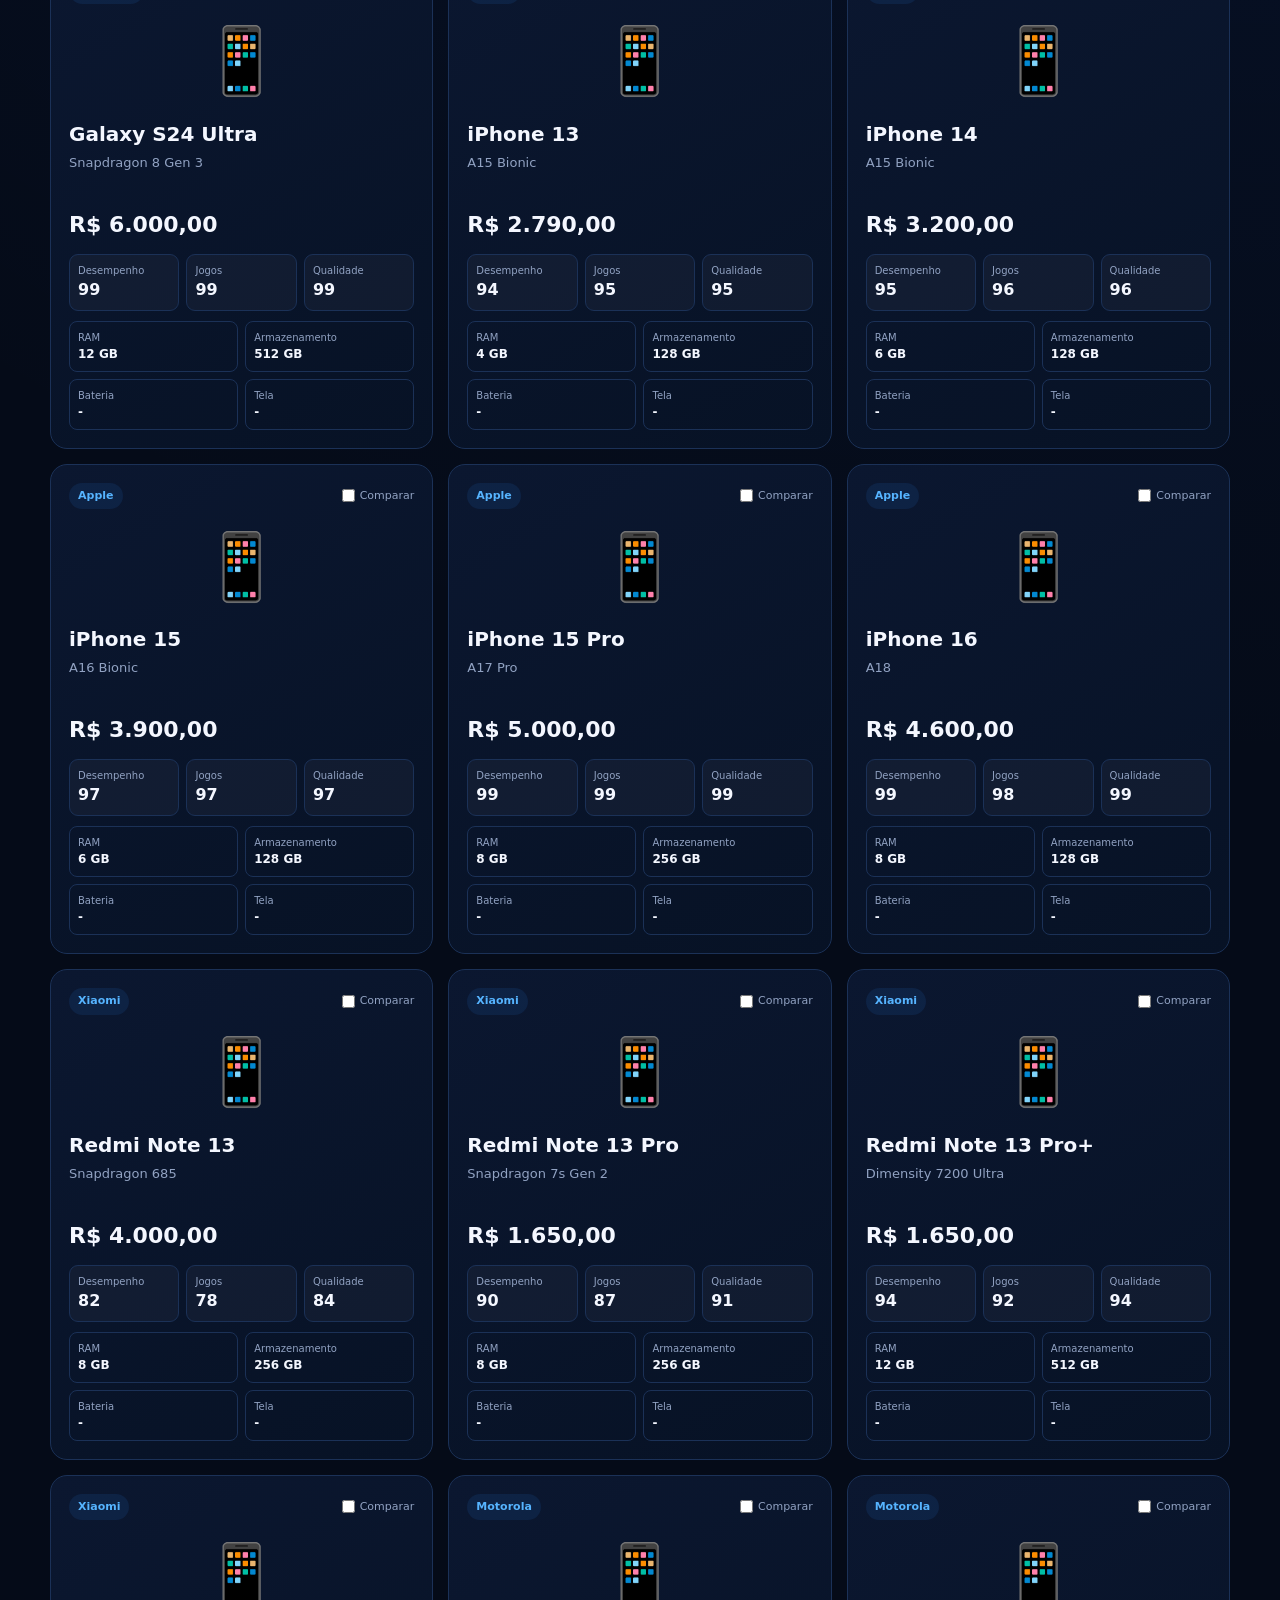
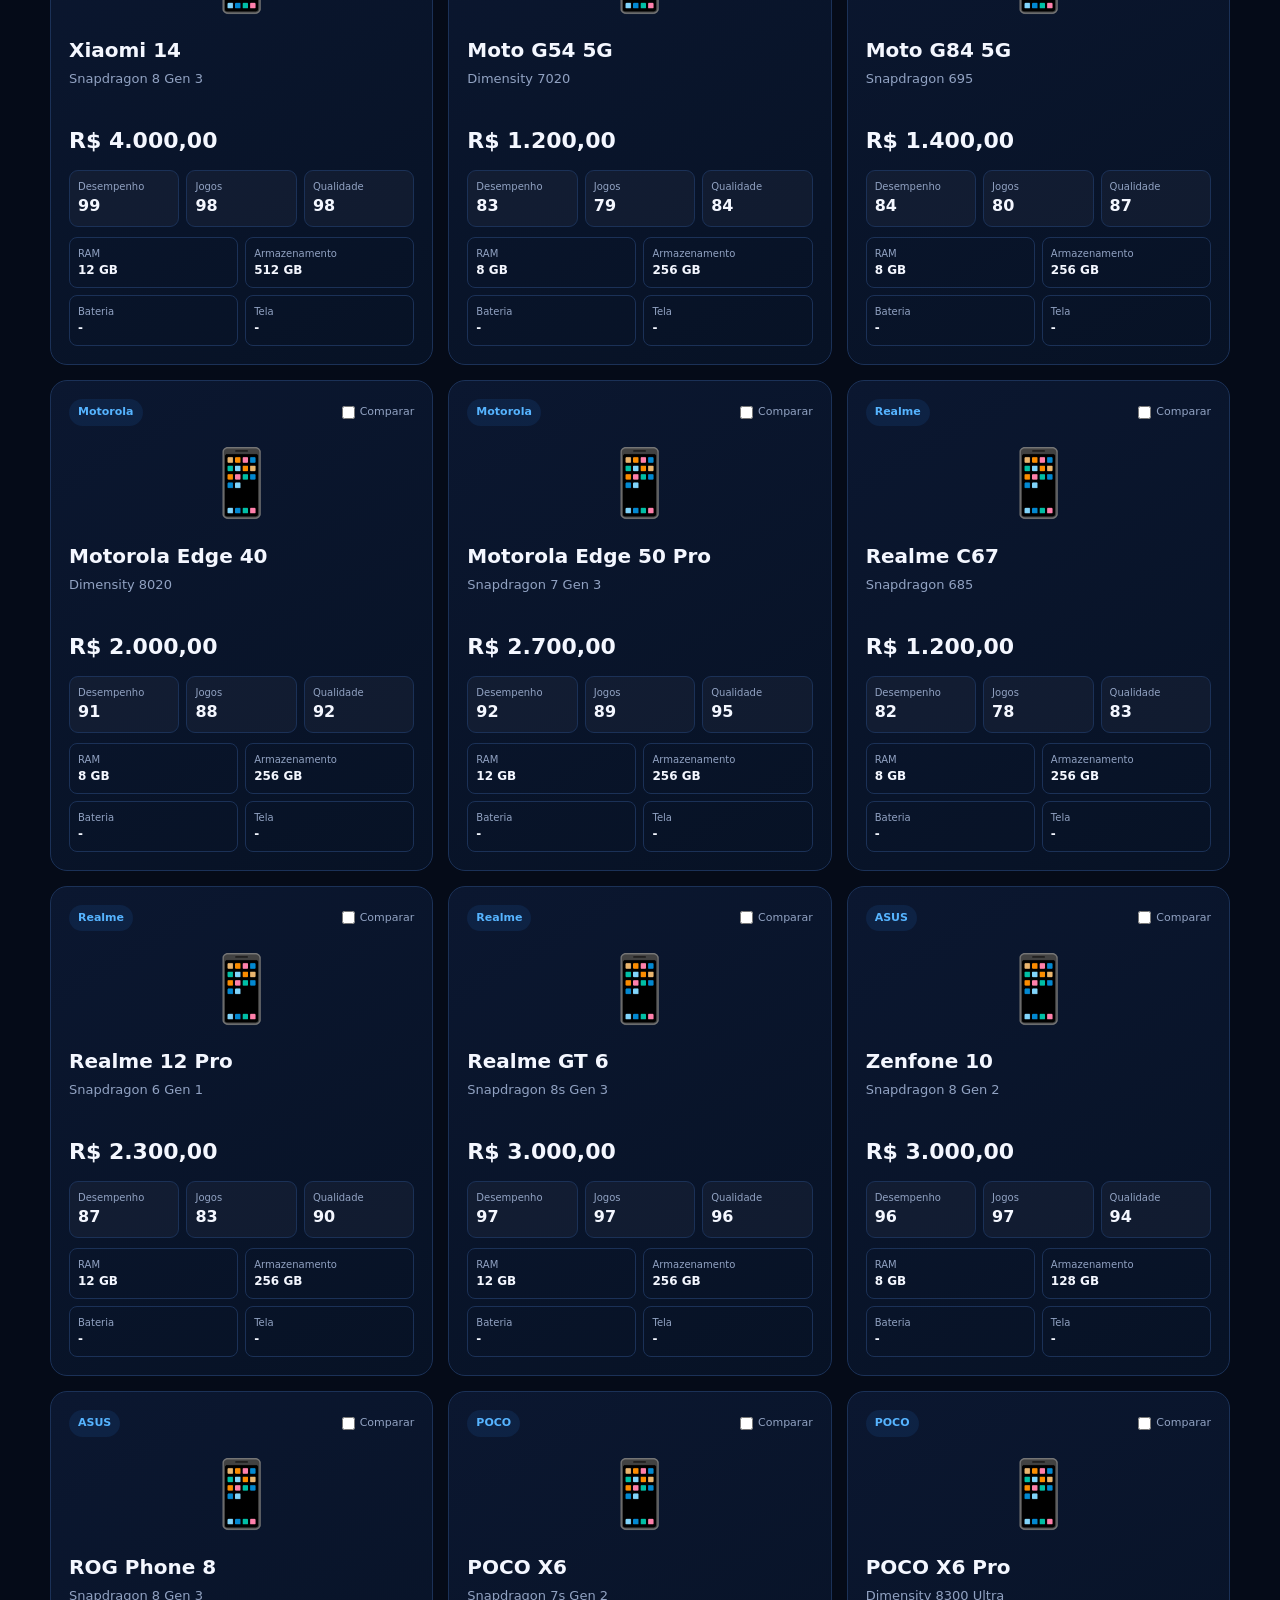
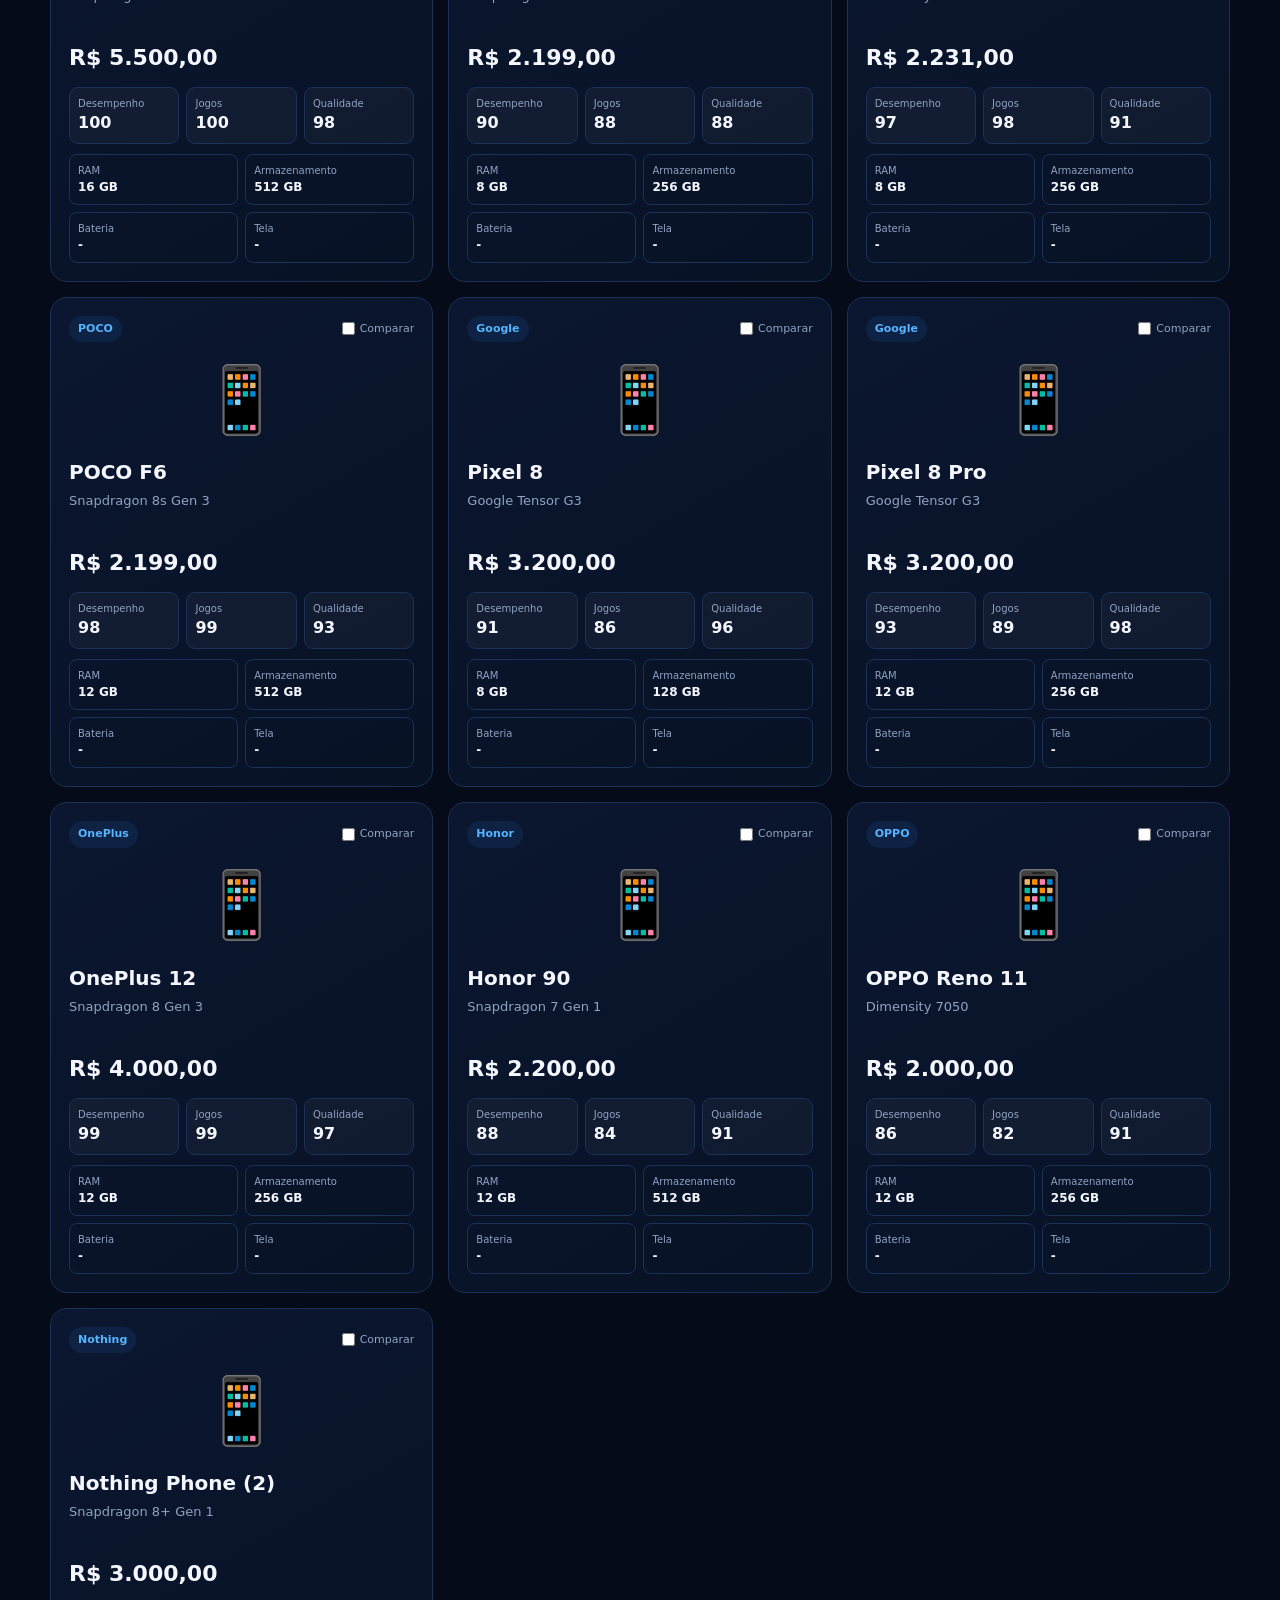
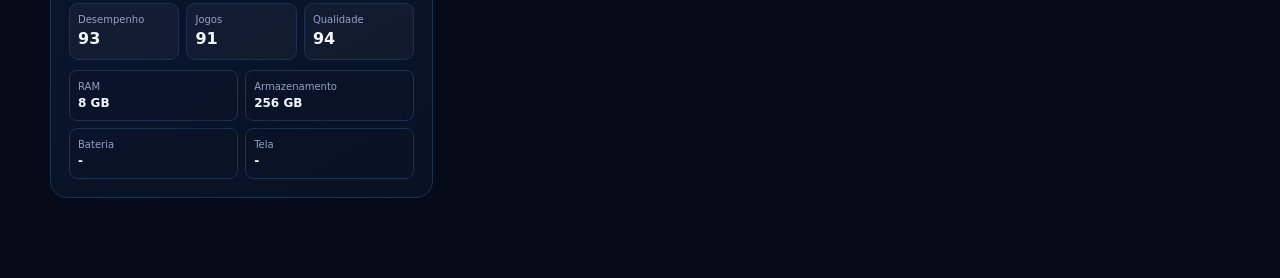
==== commit 9937a762: "Update script sources in celulares.html" ====
--- a/celulares.html
+++ b/celulares.html
@@ -744,7 +744,7 @@
 
 </script>
 
-<script src="script.js"></script>
-
+    <script src="./dados.js"></script>
+<script src="./script.js"></script>
 </body>
 </html>
--- a/style.css
+++ b/style.css
@@ -1,549 +1,2235 @@
-/* ========================================
-   🎨 CELULARRANK-OFFICIAL
-   style.css
-======================================== */
-
-/* RESET */
+/*
+=========================================================
+CELULARRANK - ESTILO PRINCIPAL
+=========================================================
+*/
+
 * {
+    box-sizing: border-box;
     margin: 0;
     padding: 0;
-    box-sizing: border-box;
-}
+}
+
+
+:root {
+
+    --bg: #050b18;
+    --bg-2: #081225;
+    --card: #0b1730;
+    --card-2: #0e1c38;
+
+    --border: #1b3157;
+
+    --text: #f4f7ff;
+    --muted: #91a2c2;
+
+    --blue: #278cff;
+    --blue-2: #56b4ff;
+
+    --green: #37d996;
+
+    --shadow:
+        0 15px 45px rgba(0, 0, 0, .35);
+
+}
+
 
 html {
     scroll-behavior: smooth;
 }
 
+
 body {
-    font-family: Arial, Helvetica, sans-serif;
-    background: #071a3d;
-    color: #ffffff;
+
+    font-family:
+        Inter,
+        system-ui,
+        -apple-system,
+        BlinkMacSystemFont,
+        "Segoe UI",
+        sans-serif;
+
+    background:
+        radial-gradient(
+            circle at top right,
+            rgba(27, 102, 255, .13),
+            transparent 35%
+        ),
+        var(--bg);
+
+    color: var(--text);
+
     min-height: 100vh;
-}
-
-
-/* ========================================
-   🧭 CABEÇALHO
-======================================== */
-
-header {
-    width: 100%;
-    min-height: 70px;
-    padding: 16px 6%;
-
-    display: flex;
-    align-items: center;
-    justify-content: space-between;
-
-    background: #061530;
-    border-bottom: 1px solid rgba(255, 255, 255, 0.10);
+
+    line-height: 1.5;
+
+}
+
+
+a {
+    color: inherit;
+    text-decoration: none;
+}
+
+
+button,
+input,
+select {
+    font: inherit;
+}
+
+
+.container {
+
+    width: min(
+        1180px,
+        calc(100% - 32px)
+    );
+
+    margin-inline: auto;
+
+}
+
+
+/* HEADER */
+
+.site-header {
 
     position: sticky;
     top: 0;
+
     z-index: 1000;
-}
-
-
-/* LOGO */
+
+    background:
+        rgba(5, 11, 24, .88);
+
+    backdrop-filter:
+        blur(18px);
+
+    border-bottom:
+        1px solid var(--border);
+
+}
+
+
+.header-content {
+
+    min-height: 72px;
+
+    display: flex;
+
+    align-items: center;
+
+    justify-content: space-between;
+
+    gap: 20px;
+
+}
+
 
 .logo {
-    font-size: 23px;
+
+    font-size: 21px;
+
+    font-weight: 900;
+
+    letter-spacing: -.8px;
+
+    white-space: nowrap;
+
+}
+
+
+.logo span {
+    color: #fff;
+}
+
+
+.logo strong {
+    color: var(--blue-2);
+}
+
+
+.main-nav {
+
+    display: flex;
+
+    align-items: center;
+
+    gap: 8px;
+
+}
+
+
+.main-nav a {
+
+    padding:
+        10px 14px;
+
+    border-radius: 10px;
+
+    color: var(--muted);
+
+    font-weight: 700;
+
+    font-size: 14px;
+
+    transition: .2s;
+
+}
+
+
+.main-nav a:hover,
+.main-nav a.active {
+
+    color: #fff;
+
+    background:
+        rgba(39, 140, 255, .13);
+
+}
+
+
+.menu-toggle {
+
+    display: none;
+
+    border: 1px solid var(--border);
+
+    background: var(--card);
+
+    color: white;
+
+    border-radius: 10px;
+
+    padding: 9px 12px;
+
+    cursor: pointer;
+
+}
+
+
+/* HERO */
+
+.hero {
+
+    padding:
+        90px 0 70px;
+
+}
+
+
+.hero-grid {
+
+    display: grid;
+
+    grid-template-columns:
+        1.1fr .9fr;
+
+    align-items: center;
+
+    gap: 70px;
+
+}
+
+
+.hero-text h1 {
+
+    font-size:
+        clamp(42px, 7vw, 78px);
+
+    line-height: .98;
+
+    letter-spacing: -3px;
+
+    margin:
+        16px 0 25px;
+
+}
+
+
+.hero-text h1 span {
+    color: var(--blue-2);
+}
+
+
+.hero-text p {
+
+    color: var(--muted);
+
+    font-size: 18px;
+
+    max-width: 620px;
+
+}
+
+
+.eyebrow {
+
+    display: inline-block;
+
+    color: var(--blue-2);
+
+    font-weight: 900;
+
+    font-size: 12px;
+
+    letter-spacing: 1.5px;
+
+}
+
+
+.hero-buttons {
+
+    display: flex;
+
+    gap: 12px;
+
+    flex-wrap: wrap;
+
+    margin-top: 30px;
+
+}
+
+
+.btn {
+
+    border: 0;
+
+    border-radius: 11px;
+
+    padding:
+        12px 18px;
+
     font-weight: 800;
-    letter-spacing: -0.5px;
-}
-
-.logo span {
-    color: #35a9ff;
-}
-
-
-/* MENU */
-
-nav {
+
+    cursor: pointer;
+
+    display: inline-flex;
+
+    align-items: center;
+
+    justify-content: center;
+
+    gap: 8px;
+
+    transition: .2s;
+
+}
+
+
+.btn:hover {
+
+    transform:
+        translateY(-2px);
+
+}
+
+
+.btn.primary {
+
+    background:
+        linear-gradient(
+            135deg,
+            var(--blue),
+            #1664d9
+        );
+
+    color: white;
+
+    box-shadow:
+        0 10px 25px
+        rgba(39, 140, 255, .22);
+
+}
+
+
+.btn.secondary {
+
+    background:
+        var(--card);
+
+    border:
+        1px solid var(--border);
+
+    color: white;
+
+}
+
+
+.hero-panel {
+
+    background:
+        linear-gradient(
+            145deg,
+            #0c1d3b,
+            #071123
+        );
+
+    border:
+        1px solid #244a80;
+
+    border-radius: 24px;
+
+    padding: 25px;
+
+    box-shadow: var(--shadow);
+
+}
+
+
+.hero-panel-top {
+
     display: flex;
+
+    justify-content: space-between;
+
+    color: var(--muted);
+
+    font-size: 12px;
+
+    font-weight: 800;
+
+}
+
+
+.online-dot {
+    color: var(--green);
+}
+
+
+.hero-rank {
+
+    min-height: 250px;
+
+    display: flex;
+
+    flex-direction: column;
+
+    justify-content: center;
+
     align-items: center;
+
+    text-align: center;
+
+}
+
+
+.hero-rank small {
+
+    color: var(--muted);
+
+    font-weight: 700;
+
+}
+
+
+.hero-rank strong {
+
+    font-size: 80px;
+
+    line-height: 1;
+
+    color: var(--blue-2);
+
+    text-shadow:
+        0 0 35px
+        rgba(86, 180, 255, .25);
+
+}
+
+
+.hero-rank span {
+    color: var(--muted);
+}
+
+
+.hero-stats {
+
+    display: grid;
+
+    grid-template-columns:
+        repeat(4, 1fr);
+
+    gap: 8px;
+
+}
+
+
+.hero-stats div {
+
+    background:
+        rgba(255, 255, 255, .035);
+
+    border:
+        1px solid var(--border);
+
+    border-radius: 12px;
+
+    padding: 12px;
+
+    text-align: center;
+
+}
+
+
+.hero-stats strong {
+
+    display: block;
+
+    color: var(--blue-2);
+
+}
+
+
+.hero-stats span {
+
+    display: block;
+
+    font-size: 10px;
+
+    color: var(--muted);
+
+}
+
+
+/* SECTIONS */
+
+.section {
+
+    padding:
+        70px 0;
+
+}
+
+
+.section-alt {
+
+    background:
+        rgba(255, 255, 255, .018);
+
+    border-top:
+        1px solid rgba(255,255,255,.03);
+
+    border-bottom:
+        1px solid rgba(255,255,255,.03);
+
+}
+
+
+.section-heading {
+
+    margin-bottom: 28px;
+
+}
+
+
+.section-heading h2 {
+
+    font-size:
+        clamp(28px, 4vw, 42px);
+
+    margin:
+        6px 0;
+
+}
+
+
+.section-heading p {
+
+    color: var(--muted);
+
+}
+
+
+/* SEARCH */
+
+.home-search {
+
+    display: flex;
+
+    gap: 10px;
+
+}
+
+
+.input {
+
+    width: 100%;
+
+    min-height: 46px;
+
+    background:
+        #08152b;
+
+    border:
+        1px solid var(--border);
+
+    color: white;
+
+    border-radius: 11px;
+
+    padding:
+        10px 13px;
+
+    outline: none;
+
+}
+
+
+.input:focus {
+
+    border-color:
+        var(--blue);
+
+    box-shadow:
+        0 0 0 3px
+        rgba(39, 140, 255, .1);
+
+}
+
+
+.home-search-results {
+
+    display: grid;
+
+    grid-template-columns:
+        repeat(2, 1fr);
+
+    gap: 8px;
+
+    margin-top: 12px;
+
+}
+
+
+.search-result {
+
+    display: flex;
+
+    align-items: center;
+
+    gap: 12px;
+
+    padding: 13px;
+
+    border:
+        1px solid var(--border);
+
+    background:
+        var(--card);
+
+    border-radius: 12px;
+
+}
+
+
+.search-result:hover {
+
+    border-color:
+        var(--blue);
+
+}
+
+
+.search-result-icon {
+
+    font-size: 25px;
+
+}
+
+
+.search-result strong {
+
+    display: block;
+
+}
+
+
+.search-result small {
+
+    color: var(--muted);
+
+}
+
+
+.search-hint {
+
+    color: var(--muted);
+
+    padding: 15px;
+
+}
+
+
+/* CATEGORIES */
+
+.category-grid {
+
+    display: grid;
+
+    grid-template-columns:
+        repeat(3, 1fr);
+
+    gap: 15px;
+
+}
+
+
+.category-card {
+
+    padding: 25px;
+
+    border:
+        1px solid var(--border);
+
+    background:
+        linear-gradient(
+            145deg,
+            var(--card),
+            #071226
+        );
+
+    border-radius: 18px;
+
+    transition: .2s;
+
+}
+
+
+.category-card:hover {
+
+    transform:
+        translateY(-5px);
+
+    border-color:
+        var(--blue);
+
+}
+
+
+.category-icon {
+
+    font-size: 38px;
+
+    margin-bottom: 15px;
+
+}
+
+
+.category-card > span {
+
+    color: var(--blue-2);
+
+    font-size: 11px;
+
+    font-weight: 900;
+
+    letter-spacing: 1px;
+
+}
+
+
+.category-card h3 {
+
+    font-size: 25px;
+
+    margin: 6px 0;
+
+}
+
+
+.category-card p {
+
+    color: var(--muted);
+
+    min-height: 75px;
+
+}
+
+
+.category-card b {
+
+    display: block;
+
+    color: var(--blue-2);
+
+    margin-top: 18px;
+
+}
+
+
+/* FEATURES */
+
+.feature-grid {
+
+    display: grid;
+
+    grid-template-columns:
+        repeat(4, 1fr);
+
+    gap: 14px;
+
+}
+
+
+.feature-card {
+
+    padding: 22px;
+
+    border:
+        1px solid var(--border);
+
+    background:
+        var(--card);
+
+    border-radius: 15px;
+
+}
+
+
+.feature-card > div {
+
+    font-size: 28px;
+
+    margin-bottom: 13px;
+
+}
+
+
+.feature-card h3 {
+
+    margin-bottom: 5px;
+
+}
+
+
+.feature-card p {
+
+    color: var(--muted);
+
+    font-size: 14px;
+
+}
+
+
+/* STEPS */
+
+.steps {
+
+    display: grid;
+
+    grid-template-columns:
+        repeat(4, 1fr);
+
+    gap: 15px;
+
+}
+
+
+.step {
+
+    border-left:
+        2px solid var(--blue);
+
+    padding-left: 18px;
+
+}
+
+
+.step > strong {
+
+    color: var(--blue-2);
+
+    font-size: 28px;
+
+}
+
+
+.step p {
+
+    color: var(--muted);
+
+}
+
+
+/* CTA */
+
+.cta-box {
+
+    display: flex;
+
+    align-items: center;
+
+    justify-content: space-between;
+
     gap: 25px;
-}
-
-nav a {
-    color: #dceaff;
-    text-decoration: none;
-    font-size: 14px;
-    font-weight: 600;
-
-    transition: 0.2s ease;
-}
-
-nav a:hover {
-    color: #35a9ff;
-}
-
-
-/* ========================================
-   🏠 TELA INICIAL
-======================================== */
-
-.inicio {
+
+    padding: 35px;
+
+    border:
+        1px solid #23518c;
+
+    background:
+        linear-gradient(
+            135deg,
+            #0b2347,
+            #071225
+        );
+
+    border-radius: 20px;
+
+}
+
+
+.cta-box h2 {
+
+    font-size: 32px;
+
+    margin: 5px 0;
+
+}
+
+
+.cta-box p {
+
+    color: var(--muted);
+
+}
+
+
+/* CATALOG */
+
+.catalog-page {
+
+    padding:
+        55px 0 80px;
+
+}
+
+
+.page-head {
+
+    display: flex;
+
+    justify-content: space-between;
+
+    align-items: end;
+
+    gap: 20px;
+
+    margin-bottom: 30px;
+
+}
+
+
+.page-head h1 {
+
+    font-size:
+        clamp(34px, 5vw, 55px);
+
+    margin:
+        4px 0;
+
+}
+
+
+.page-head p {
+
+    color: var(--muted);
+
+}
+
+
+.catalog-count {
+
+    text-align: right;
+
+}
+
+
+.catalog-count strong {
+
+    display: block;
+
+    font-size: 35px;
+
+    color: var(--blue-2);
+
+}
+
+
+.catalog-count span {
+
+    color: var(--muted);
+
+}
+
+
+/* FILTERS */
+
+.filter-panel {
+
+    border:
+        1px solid var(--border);
+
+    background:
+        var(--card);
+
+    padding: 18px;
+
+    border-radius: 16px;
+
+    margin-bottom: 18px;
+
+}
+
+
+.filter-row {
+
+    display: grid;
+
+    grid-template-columns:
+        2fr 1fr 1fr;
+
+    gap: 10px;
+
+    margin-bottom: 10px;
+
+}
+
+
+.range-box {
+
+    background:
+        rgba(255,255,255,.025);
+
+    border:
+        1px solid var(--border);
+
+    border-radius: 12px;
+
+    padding: 13px;
+
+}
+
+
+.range-box label {
+
+    display: flex;
+
+    justify-content: space-between;
+
+    color: var(--muted);
+
+    font-size: 13px;
+
+    margin-bottom: 7px;
+
+}
+
+
+.range-box strong {
+
+    color: white;
+
+}
+
+
+.range-box input {
+
     width: 100%;
-    min-height: calc(100vh - 70px);
+
+}
+
+
+.filter-actions {
 
     display: flex;
+
+    justify-content: space-between;
+
+    gap: 10px;
+
     align-items: center;
+
+}
+
+
+.filter-actions .input {
+
+    width: 250px;
+
+}
+
+
+/* PRODUCT GRID */
+
+.product-grid {
+
+    display: grid;
+
+    grid-template-columns:
+        repeat(3, 1fr);
+
+    gap: 15px;
+
+}
+
+
+.product-card {
+
+    background:
+        linear-gradient(
+            150deg,
+            var(--card),
+            #071225
+        );
+
+    border:
+        1px solid var(--border);
+
+    border-radius: 17px;
+
+    padding: 18px;
+
+    transition: .2s;
+
+}
+
+
+.product-card:hover {
+
+    transform:
+        translateY(-4px);
+
+    border-color:
+        #2a6fb5;
+
+}
+
+
+.product-top {
+
+    display: flex;
+
+    justify-content: space-between;
+
+    align-items: center;
+
+    gap: 8px;
+
+}
+
+
+.pill {
+
+    display: inline-block;
+
+    padding:
+        5px 9px;
+
+    border-radius: 999px;
+
+    background:
+        rgba(39, 140, 255, .1);
+
+    color:
+        var(--blue-2);
+
+    font-size: 11px;
+
+    font-weight: 800;
+
+}
+
+
+.compare-check {
+
+    display: flex;
+
+    align-items: center;
+
+    gap: 5px;
+
+    color: var(--muted);
+
+    font-size: 11px;
+
+    cursor: pointer;
+
+}
+
+
+.product-icon {
+
+    display: flex;
+
+    align-items: center;
+
     justify-content: center;
 
-    padding: 70px 20px;
-}
-
-.conteudo {
+    height: 115px;
+
+    font-size: 65px;
+
+}
+
+
+.product-card h2 {
+
+    font-size: 20px;
+
+    margin-bottom: 4px;
+
+}
+
+
+.processor {
+
+    color: var(--muted);
+
+    min-height: 42px;
+
+    font-size: 13px;
+
+}
+
+
+.gpu-text {
+
+    color: #b9c8e5;
+
+    font-size: 13px;
+
+    margin:
+        5px 0;
+
+}
+
+
+.price {
+
+    font-size: 22px;
+
+    font-weight: 900;
+
+    margin:
+        13px 0;
+
+}
+
+
+.score-row {
+
+    display: grid;
+
+    grid-template-columns:
+        repeat(3, 1fr);
+
+    gap: 7px;
+
+}
+
+
+.score-row div {
+
+    background:
+        rgba(255,255,255,.035);
+
+    border:
+        1px solid var(--border);
+
+    border-radius: 9px;
+
+    padding: 8px;
+
+}
+
+
+.score-row span {
+
+    display: block;
+
+    color: var(--muted);
+
+    font-size: 10px;
+
+}
+
+
+.score-row strong {
+
+    font-size: 16px;
+
+}
+
+
+.spec-grid {
+
+    display: grid;
+
+    grid-template-columns:
+        repeat(2, 1fr);
+
+    gap: 7px;
+
+    margin-top: 10px;
+
+}
+
+
+.spec-grid div {
+
+    border:
+        1px solid var(--border);
+
+    border-radius: 8px;
+
+    padding: 8px;
+
+}
+
+
+.spec-grid small {
+
+    display: block;
+
+    color: var(--muted);
+
+    font-size: 10px;
+
+}
+
+
+.spec-grid strong {
+
+    display: block;
+
+    font-size: 12px;
+
+}
+
+
+/* COMPARE TOOLBAR */
+
+.compare-toolbar {
+
+    display: none;
+
+    position: sticky;
+
+    bottom: 15px;
+
+    z-index: 100;
+
+    align-items: center;
+
+    justify-content: space-between;
+
+    gap: 15px;
+
+    padding: 13px 15px;
+
+    background:
+        rgba(8, 21, 43, .95);
+
+    border:
+        1px solid #286bb0;
+
+    border-radius: 14px;
+
+    box-shadow:
+        0 10px 35px rgba(0,0,0,.45);
+
+    margin-bottom: 15px;
+
+}
+
+
+.compare-toolbar.show {
+
+    display: flex;
+
+}
+
+
+/* EMPTY */
+
+.empty {
+
+    min-height: 180px;
+
+    border:
+        1px dashed var(--border);
+
+    border-radius: 15px;
+
+    align-items: center;
+
+    justify-content: center;
+
+    flex-direction: column;
+
+    color: var(--muted);
+
+    gap: 5px;
+
+}
+
+
+/* MODAL */
+
+.modal {
+
+    position: fixed;
+
+    inset: 0;
+
+    background:
+        rgba(0, 0, 0, .75);
+
+    display: none;
+
+    align-items: center;
+
+    justify-content: center;
+
+    padding: 20px;
+
+    z-index: 2000;
+
+}
+
+
+.modal.open {
+
+    display: flex;
+
+}
+
+
+.modal-box {
+
+    width: min(
+        1100px,
+        100%
+    );
+
+    max-height:
+        90vh;
+
+    overflow: auto;
+
+    background:
+        #071326;
+
+    border:
+        1px solid #285487;
+
+    border-radius: 18px;
+
+    padding: 22px;
+
+}
+
+
+.modal-head {
+
+    display: flex;
+
+    align-items: flex-start;
+
+    justify-content: space-between;
+
+    margin-bottom: 20px;
+
+}
+
+
+.modal-head h2 {
+
+    font-size: 27px;
+
+}
+
+
+.close {
+
+    border: 0;
+
+    background:
+        rgba(255,255,255,.07);
+
+    color: white;
+
+    border-radius: 9px;
+
+    font-size: 25px;
+
+    width: 40px;
+
+    height: 40px;
+
+    cursor: pointer;
+
+}
+
+
+/* COMPARISON TABLE */
+
+.compare-wrap {
+
+    overflow-x: auto;
+
+}
+
+
+.compare-table {
+
     width: 100%;
-    max-width: 1100px;
-    margin: auto;
+
+    border-collapse: collapse;
+
+    min-width: 650px;
+
+}
+
+
+.compare-table th,
+.compare-table td {
+
+    padding: 12px;
+
+    border:
+        1px solid var(--border);
+
+    text-align: left;
+
+    vertical-align: top;
+
+}
+
+
+.compare-table th {
+
+    background:
+        #0d2344;
+
+}
+
+
+.compare-table td {
+
+    color: #cbd7ec;
+
+}
+
+
+.compare-label {
+
+    font-weight: 900;
+
+    color: white !important;
+
+    background:
+        rgba(255,255,255,.025);
+
+}
+
+
+/* POINTS */
+
+.info-box {
+
+    background:
+        rgba(39, 140, 255, .07);
+
+    border:
+        1px solid #214e82;
+
+    border-radius: 14px;
+
+    padding: 17px;
+
+    margin-bottom: 18px;
+
+}
+
+
+.info-box strong {
+
+    display: block;
+
+    margin-bottom: 4px;
+
+}
+
+
+.info-box p {
+
+    color: var(--muted);
+
+}
+
+
+.points-controls {
+
+    display: grid;
+
+    grid-template-columns:
+        2fr 1fr 1fr;
+
+    gap: 10px;
+
+    margin-bottom: 20px;
+
+}
+
+
+.points-list {
+
+    display: grid;
+
+    gap: 12px;
+
+}
+
+
+.points-card {
+
+    display: grid;
+
+    grid-template-columns:
+        65px 1fr;
+
+    gap: 15px;
+
+    border:
+        1px solid var(--border);
+
+    background:
+        var(--card);
+
+    border-radius: 16px;
+
+    padding: 17px;
+
+}
+
+
+.rank-number {
+
+    font-size: 25px;
+
+    font-weight: 900;
+
+    color: var(--blue-2);
+
+    display: flex;
+
+    justify-content: center;
+
+    align-items: flex-start;
+
+}
+
+
+.points-main {
+
+    display: flex;
+
+    justify-content: space-between;
+
+    gap: 15px;
+
+}
+
+
+.points-title h2 {
+
+    margin:
+        6px 0 2px;
+
+}
+
+
+.points-title p {
+
+    color: var(--muted);
+
+    font-size: 13px;
+
+}
+
+
+.points-total {
+
+    text-align: right;
+
+}
+
+
+.points-total strong {
+
+    display: block;
+
+    font-size: 27px;
+
+    color: var(--blue-2);
+
+}
+
+
+.points-total span {
+
+    color: var(--muted);
+
+    font-size: 10px;
+
+    font-weight: 800;
+
+}
+
+
+.points-bars {
+
+    grid-column: 2;
+
+    display: grid;
+
+    grid-template-columns:
+        repeat(4, 1fr);
+
+    gap: 9px;
+
+}
+
+
+.point-bar > div:first-child {
+
+    display: flex;
+
+    justify-content: space-between;
+
+    color: var(--muted);
+
+    font-size: 11px;
+
+    margin-bottom: 4px;
+
+}
+
+
+.point-bar strong {
+
+    color: white;
+
+}
+
+
+.bar {
+
+    height: 7px;
+
+    border-radius: 99px;
+
+    background:
+        #142744;
+
+    overflow: hidden;
+
+}
+
+
+.bar i {
+
+    display: block;
+
+    height: 100%;
+
+    background:
+        linear-gradient(
+            90deg,
+            var(--blue),
+            var(--blue-2)
+        );
+
+}
+
+
+/* FOOTER */
+
+.site-footer {
+
+    border-top:
+        1px solid var(--border);
+
+    background:
+        #030813;
+
+    margin-top: 30px;
+
+}
+
+
+.footer-content {
+
+    display: flex;
+
+    justify-content: space-between;
+
+    gap: 30px;
+
+    padding:
+        40px 0;
+
+}
+
+
+.footer-content p {
+
+    color: var(--muted);
+
+    margin-top: 8px;
+
+}
+
+
+.footer-links {
+
+    display: flex;
+
+    gap: 18px;
+
+    flex-wrap: wrap;
+
+}
+
+
+.footer-links a {
+
+    color: var(--muted);
+
+}
+
+
+.footer-links a:hover {
+
+    color: white;
+
+}
+
+
+.footer-bottom {
+
     text-align: center;
-}
-
-
-/* ========================================
-   🚀 BADGE
-======================================== */
-
-.badge {
-    display: inline-block;
-
-    padding: 9px 17px;
-
-    background: rgba(53, 169, 255, 0.12);
-    border: 1px solid rgba(53, 169, 255, 0.25);
-
-    border-radius: 50px;
-
-    color: #58b7ff;
-
-    font-size: 14px;
-    font-weight: 600;
-
-    margin-bottom: 22px;
-}
-
-
-/* ========================================
-   📝 TÍTULO
-======================================== */
-
-h1 {
-    font-size: clamp(40px, 7vw, 72px);
-
-    line-height: 1.05;
-
-    letter-spacing: -2px;
-
-    margin-bottom: 20px;
-}
-
-h1 span {
-    color: #35a9ff;
-}
-
-
-/* ========================================
-   📄 DESCRIÇÃO
-======================================== */
-
-.descricao {
-    max-width: 680px;
-
-    margin: 0 auto;
-
-    color: #b9c7dd;
-
-    font-size: 17px;
-
-    line-height: 1.7;
-}
-
-
-/* ========================================
-   📱💻 CARDS
-======================================== */
-
-.opcoes {
-    width: 100%;
-
-    display: grid;
-
-    grid-template-columns: repeat(2, 1fr);
-
-    gap: 25px;
-
-    margin-top: 50px;
-}
-
-
-/* CARD */
-
-.card {
-    display: block;
-
-    padding: 38px 28px;
-
-    background: #0b2552;
-
-    border: 1px solid rgba(255, 255, 255, 0.10);
-
-    border-radius: 22px;
-
-    color: white;
-
-    text-decoration: none;
-
-    transition:
-        transform 0.25s ease,
-        border-color 0.25s ease,
-        box-shadow 0.25s ease;
-}
-
-
-/* HOVER */
-
-.card:hover {
-    transform: translateY(-7px);
-
-    border-color: #35a9ff;
-
-    box-shadow:
-        0 15px 40px rgba(0, 0, 0, 0.30);
-}
-
-
-/* ÍCONE */
-
-.icone {
-    font-size: 55px;
-
-    margin-bottom: 18px;
-}
-
-
-/* TÍTULO DO CARD */
-
-.card h2 {
-    font-size: 26px;
-
-    margin-bottom: 10px;
-}
-
-
-/* TEXTO DO CARD */
-
-.card p {
-    color: #b9c7dd;
-
-    line-height: 1.6;
-
-    font-size: 15px;
-}
-
-
-/* ========================================
-   🏷️ CATEGORIAS
-======================================== */
-
-.categorias {
-    margin-top: 55px;
-}
-
-.categorias h2 {
-    font-size: 22px;
-
-    margin-bottom: 22px;
-}
-
-
-/* TAGS */
-
-.tags {
-    display: flex;
-
-    justify-content: center;
-
-    align-items: center;
-
-    flex-wrap: wrap;
-
-    gap: 12px;
-}
-
-
-/* TAG */
-
-.tag {
-    padding: 10px 17px;
-
-    background: #0d2e63;
-
-    border: 1px solid rgba(53, 169, 255, 0.25);
-
-    border-radius: 30px;
-
-    color: #dceaff;
-
-    font-size: 14px;
-
-    cursor: pointer;
-
-    transition: 0.2s ease;
-}
-
-
-/* TAG HOVER */
-
-.tag:hover {
-    background: #123a78;
-
-    border-color: #35a9ff;
-
-    transform: translateY(-2px);
-}
-
-
-/* TAG ATIVA */
-
-.tag.ativa {
-    background: #35a9ff;
-
-    color: #ffffff;
-
-    border-color: #35a9ff;
-}
-
-
-/* ========================================
-   🦶 RODAPÉ
-======================================== */
-
-footer {
-    width: 100%;
-
-    padding: 25px 20px;
-
-    text-align: center;
-
-    background: #061530;
-
-    color: #8294b2;
+
+    padding:
+        15px;
+
+    border-top:
+        1px solid var(--border);
+
+    color: var(--muted);
 
     font-size: 13px;
 
-    border-top: 1px solid rgba(255, 255, 255, 0.08);
-}
-
-
-/* ========================================
-   📱 RESPONSIVIDADE
-======================================== */
-
-@media (max-width: 700px) {
-
-    header {
-        padding: 15px 20px;
-    }
-
-    nav {
+}
+
+
+/* RESPONSIVO */
+
+@media (max-width: 900px) {
+
+    .hero-grid {
+
+        grid-template-columns: 1fr;
+
+        gap: 40px;
+
+    }
+
+
+    .category-grid {
+
+        grid-template-columns:
+            1fr 1fr;
+
+    }
+
+
+    .feature-grid {
+
+        grid-template-columns:
+            1fr 1fr;
+
+    }
+
+
+    .steps {
+
+        grid-template-columns:
+            1fr 1fr;
+
+    }
+
+
+    .product-grid {
+
+        grid-template-columns:
+            1fr 1fr;
+
+    }
+
+
+    .filter-row {
+
+        grid-template-columns:
+            1fr 1fr;
+
+    }
+
+
+    .filter-row .input:first-child {
+
+        grid-column:
+            1 / -1;
+
+    }
+
+
+    .points-controls {
+
+        grid-template-columns:
+            1fr 1fr;
+
+    }
+
+}
+
+
+@media (max-width: 650px) {
+
+    .container {
+
+        width:
+            min(
+                100% - 22px,
+                1180px
+            );
+
+    }
+
+
+    .header-content {
+
+        min-height: 64px;
+
+    }
+
+
+    .menu-toggle {
+
+        display: block;
+
+    }
+
+
+    .main-nav {
+
         display: none;
-    }
-
-    .inicio {
-        padding: 50px 18px;
-    }
-
-    h1 {
-        font-size: 43px;
-
-        letter-spacing: -1.5px;
-    }
-
-    .descricao {
-        font-size: 15px;
-
-        line-height: 1.6;
-    }
-
-    .opcoes {
-        grid-template-columns: 1fr;
-
-        gap: 18px;
-
-        margin-top: 35px;
-    }
-
-    .card {
-        padding: 30px 20px;
-    }
-
-    .icone {
-        font-size: 48px;
-    }
-
-    .card h2 {
-        font-size: 23px;
-    }
-
-    .categorias {
-        margin-top: 40px;
-    }
-
-    .categorias h2 {
-        font-size: 19px;
-    }
-
-    .tag {
-        font-size: 13px;
-
-        padding: 9px 14px;
-    }
-}
-
-
-/* ========================================
-   📱 CELULARES PEQUENOS
-======================================== */
-
-@media (max-width: 400px) {
-
-    h1 {
-        font-size: 36px;
-    }
-
-    .badge {
-        font-size: 12px;
-
-        padding: 8px 13px;
-    }
-
-    .card {
-        border-radius: 18px;
-    }
-
-    .descricao {
-        font-size: 14px;
-    }
-}
-
-
-/* ========================================
-   ✨ SELEÇÃO DE TEXTO
-======================================== */
-
-::selection {
-    background: #35a9ff;
-    color: white;
-   }
-
-
-/* ========================================
-   💠 SISTEMA DE PONTOS
-======================================== */
-
-.sistema-pontos {
-    width: 100%;
-    margin-top: 25px;
-}
-
-.card-pontos {
-    display: block;
-    width: 100%;
-
-    background: #0b2552;
-
-    border: 1px solid rgba(53, 169, 255, 0.30);
-
-    border-radius: 22px;
-
-    padding: 38px 28px;
-
-    text-decoration: none;
-    color: white;
-
-    transition: 0.25s ease;
-}
-
-.card-pontos:hover {
-    transform: translateY(-7px);
-
-    border-color: #35a9ff;
-
-    box-shadow:
-        0 15px 40px rgba(0, 0, 0, 0.30);
-}
-
-.icone-pontos {
-    font-size: 60px;
-
-    margin-bottom: 15px;
-}
-
-.card-pontos h2 {
-    font-size: 28px;
-
-    margin-bottom: 10px;
-}
-
-.card-pontos p {
-    color: #b9c7dd;
-
-    font-size: 16px;
-
-    line-height: 1.6;
-}
-
-.pontos-mini {
-    display: flex;
-
-    justify-content: center;
-
-    flex-wrap: wrap;
-
-    gap: 10px;
-
-    margin-top: 22px;
-}
-
-.pontos-mini span {
-    padding: 9px 14px;
-
-    background: #0d2e63;
-
-    border: 1px solid rgba(53, 169, 255, 0.25);
-
-    border-radius: 20px;
-
-    font-size: 13px;
-
-    color: #dceaff;
-}
-
-
-/* 📱 CELULAR */
-
-@media (max-width: 700px) {
-
-    .sistema-pontos {
-        margin-top: 18px;
-    }
-
-    .card-pontos {
-        padding: 30px 20px;
-    }
-
-    .icone-pontos {
-        font-size: 50px;
-    }
-
-    .card-pontos h2 {
-        font-size: 24px;
-    }
-
-    .pontos-mini span {
-        font-size: 12px;
-        padding: 8px 12px;
-    }
-}
+
+        position: absolute;
+
+        top: 64px;
+
+        left: 11px;
+
+        right: 11px;
+
+        flex-direction: column;
+
+        align-items: stretch;
+
+        padding: 8px;
+
+        background:
+            #08152b;
+
+        border:
+            1px solid var(--border);
+
+        border-radius: 12px;
+
+    }
+
+
+    .main-nav.open {
+
+        display: flex;
+
+    }
+
+
+    .main-nav a {
+
+        padding: 13px;
+
+    }
+
+
+    .hero {
+
+        padding-top:
+            55px;
+
+    }
+
+
+    .hero-text h1 {
+
+        font-size: 47px;
+
+        letter-spacing:
+            -2px;
+
+    }
+
+
+    .hero-panel {
+
+        padding: 17px;
+
+    }
+
+
+    .hero-rank {
+
+        min-height: 200px;
+
+    }
+
+
+    .hero-rank strong {
+
+        font-size: 65px;
+
+    }
+
+
+    .hero-stats {
+
+        grid-template-columns:
+            1fr 1fr;
+
+    }
+
+
+    .home-search {
+
+        flex-direction: column;
+
+    }
+
+
+    .home-search-results {
+
+        grid-template-columns:
+            1fr;
+
+    }
+
+
+    .category-grid,
+    .feature-grid,
+    .steps,
+    .product-grid {
+
+        grid-template-columns:
+            1fr;
+
+    }
+
+
+    .category-card p {
+
+        min-height: auto;
+
+    }
+
+
+    .page-head {
+
+        align-items: flex-start;
+
+        flex-direction: column;
+
+    }
+
+
+    .catalog-count {
+
+        text-align: left;
+
+    }
+
+
+    .filter-row {
+
+        grid-template-columns:
+            1fr;
+
+    }
+
+
+    .filter-row .input:first-child {
+
+        grid-column:
+            auto;
+
+    }
+
+
+    .filter-actions {
+
+        flex-direction: column;
+
+        align-items: stretch;
+
+    }
+
+
+    .filter-actions .input {
+
+        width: 100%;
+
+    }
+
+
+    .compare-toolbar {
+
+        flex-direction: column;
+
+        align-items: stretch;
+
+    }
+
+
+    .points-controls {
+
+        grid-template-columns:
+            1fr;
+
+    }
+
+
+    .points-card {
+
+        grid-template-columns:
+            45px 1fr;
+
+    }
+
+
+    .points-main {
+
+        flex-direction: column;
+
+    }
+
+
+    .points-total {
+
+        text-align: left;
+
+    }
+
+
+    .points-bars {
+
+        grid-column: 2;
+
+        grid-template-columns:
+            1fr 1fr;
+
+    }
+
+
+    .cta-box {
+
+        flex-direction: column;
+
+        align-items: flex-start;
+
+        padding: 25px;
+
+    }
+
+
+    .footer-content {
+
+        flex-direction: column;
+
+    }
+
+}
+
+
+@media (max-width: 420px) {
+
+    .hero-buttons {
+
+        flex-direction: column;
+
+        align-items: stretch;
+
+    }
+
+
+    .hero-buttons .btn {
+
+        width: 100%;
+
+    }
+
+
+    .product-card {
+
+        padding: 14px;
+
+    }
+
+
+    .product-icon {
+
+        height: 90px;
+
+        font-size: 55px;
+
+    }
+
+
+    .points-bars {
+
+        grid-template-columns:
+            1fr;
+
+    }
+
+
+    .points-card {
+
+        grid-template-columns:
+            1fr;
+
+    }
+
+
+    .points-bars {
+
+        grid-column: auto;
+
+    }
+
+}
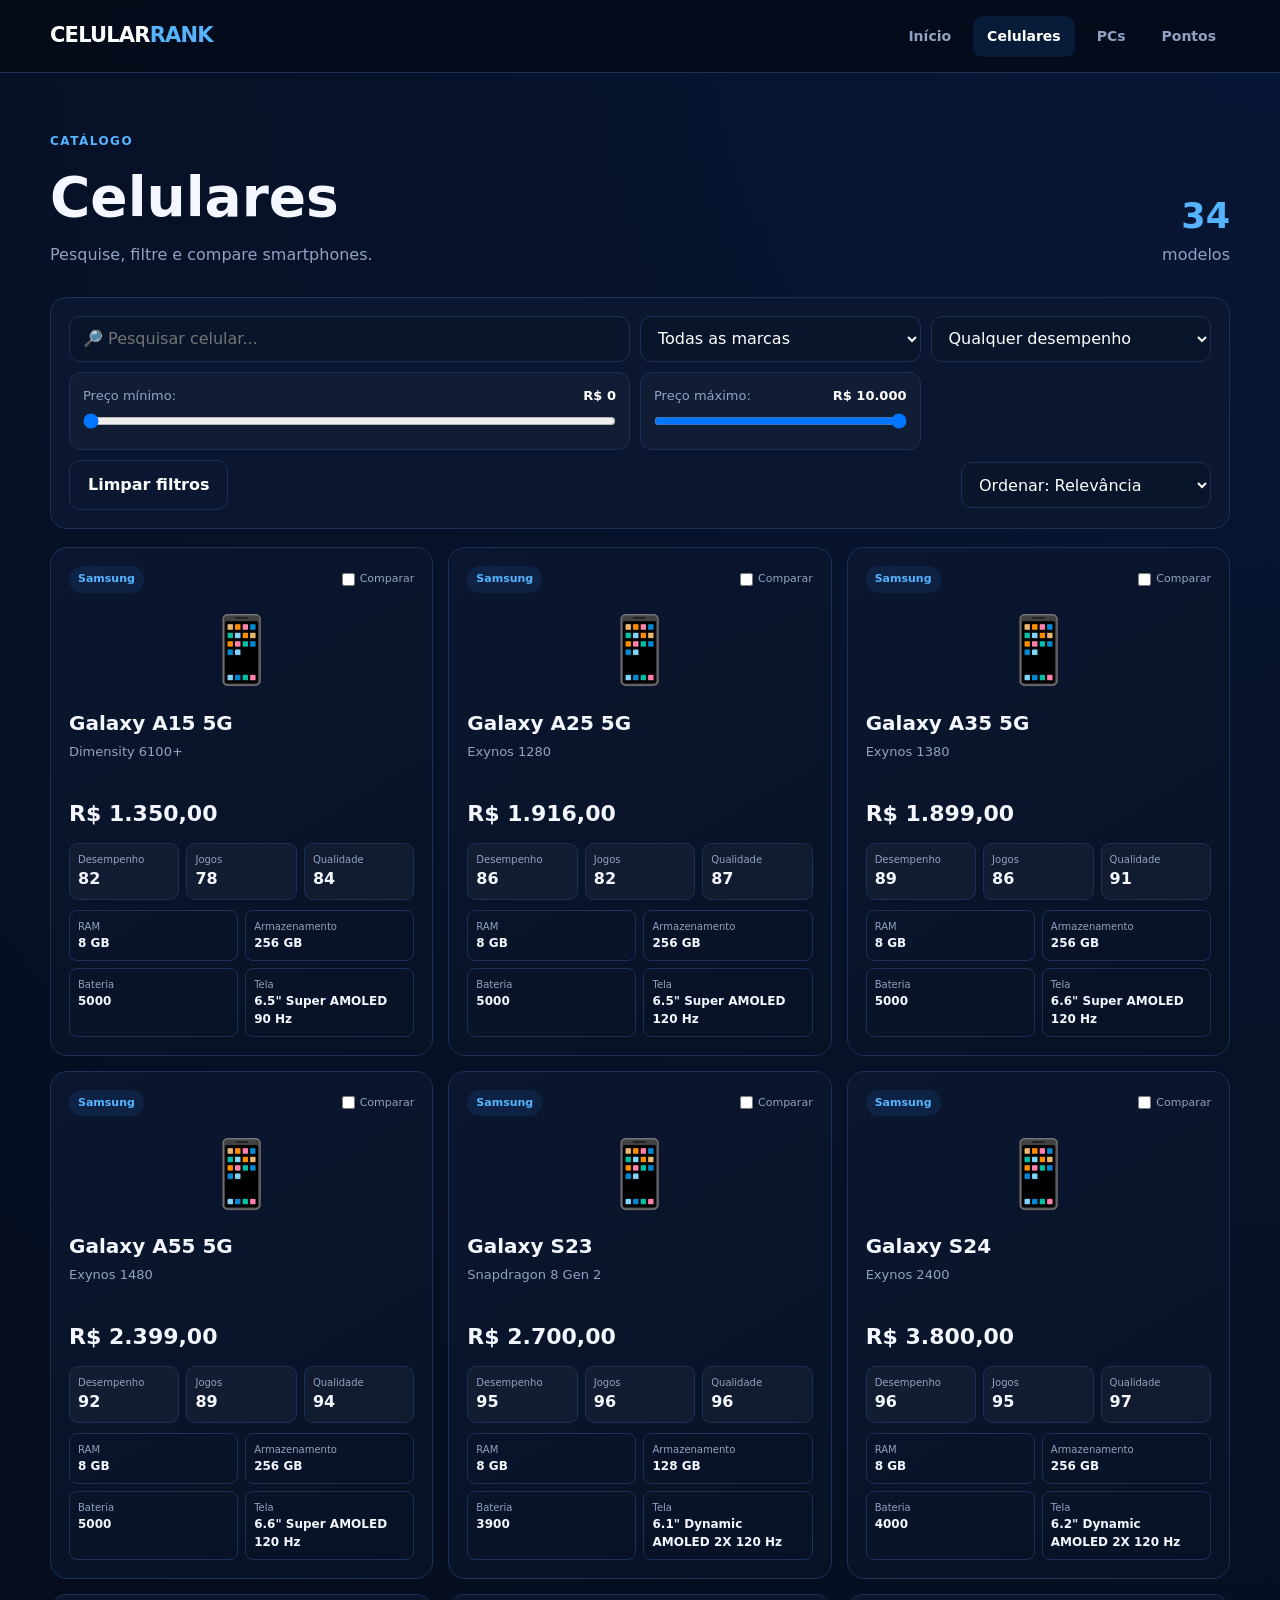
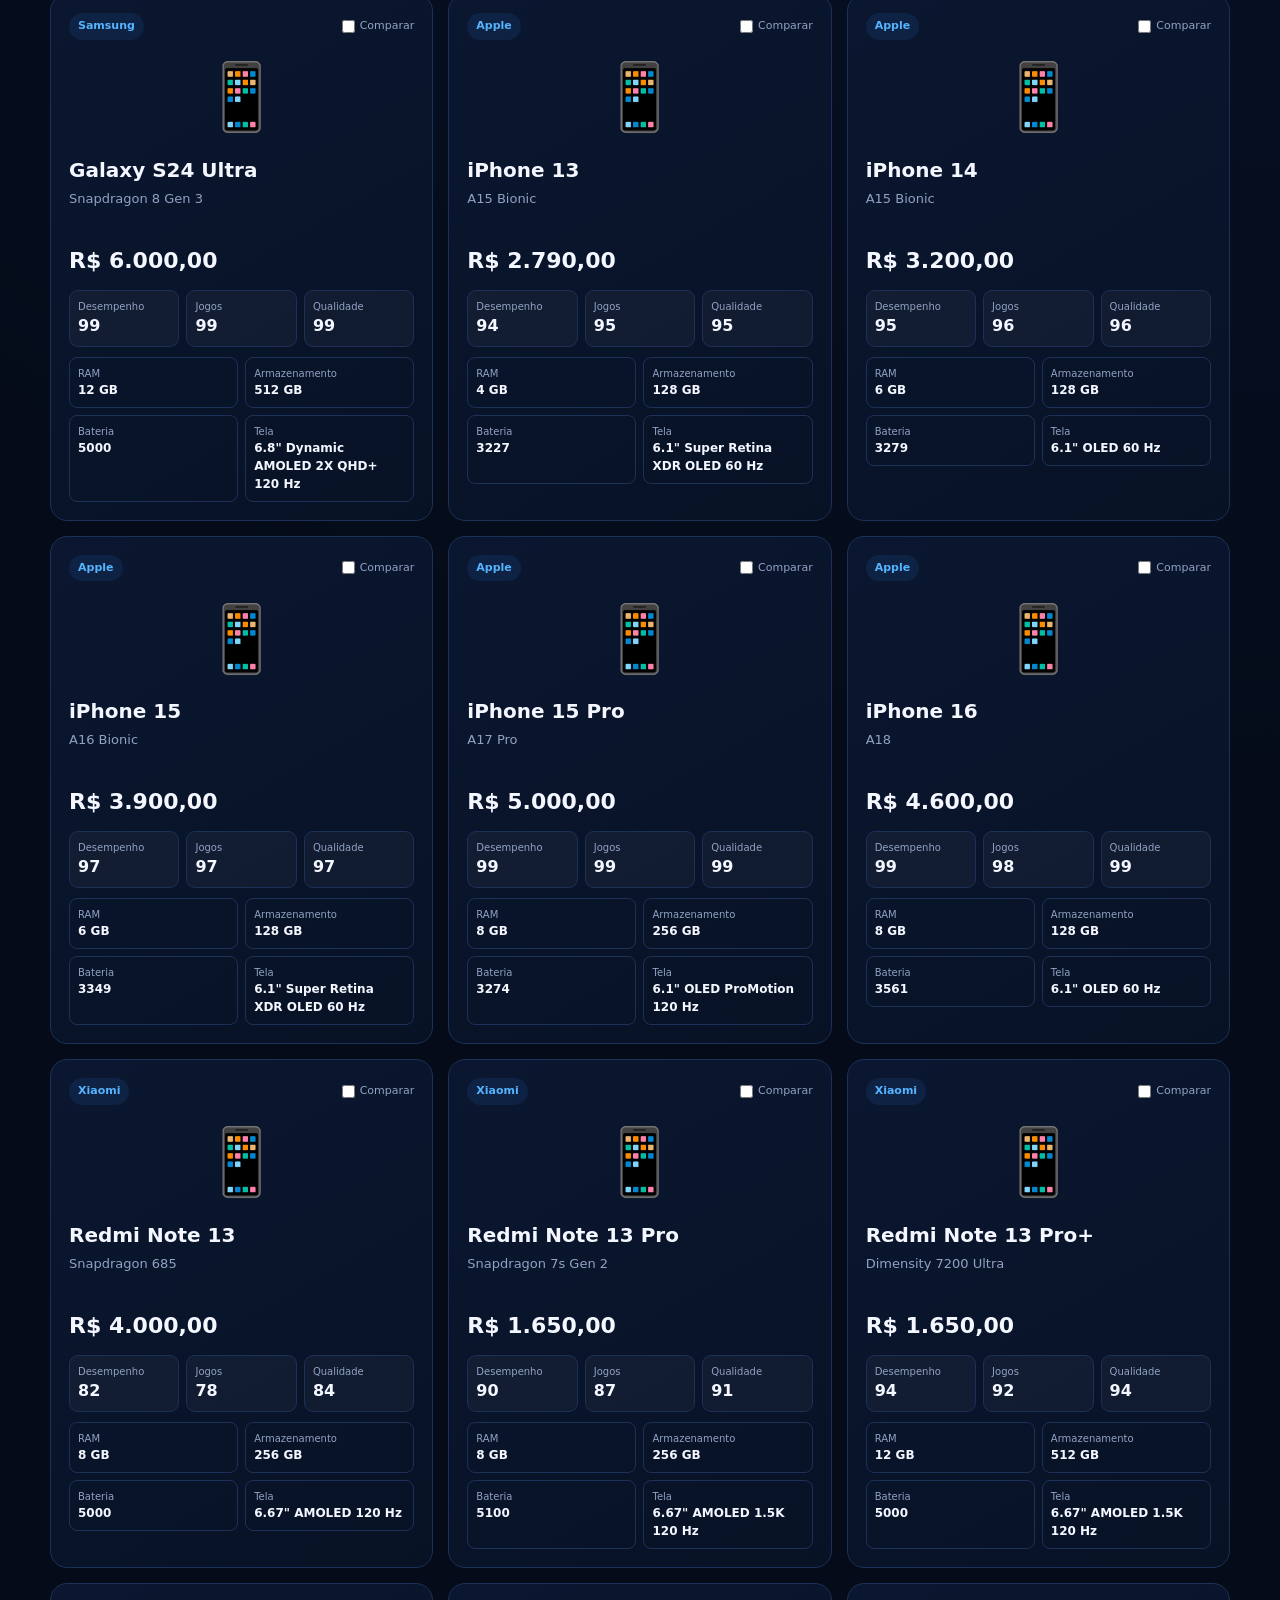
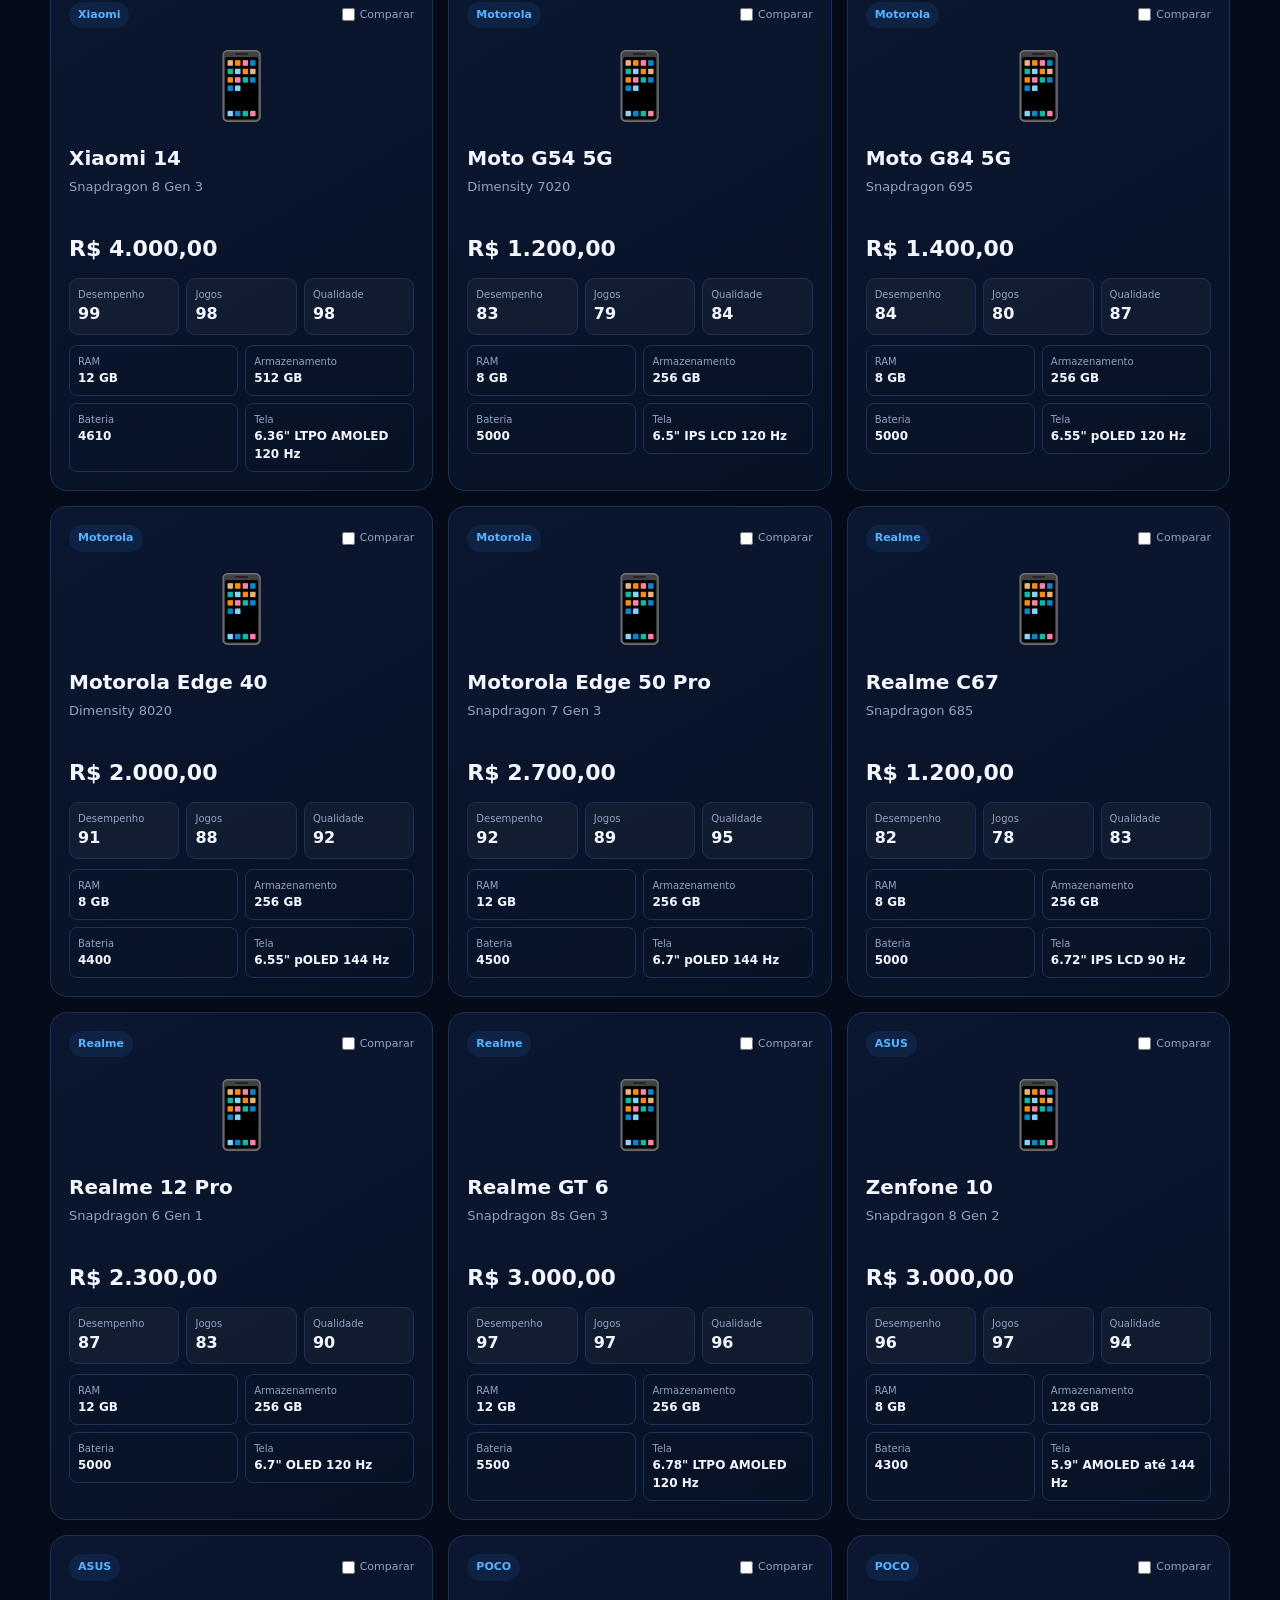
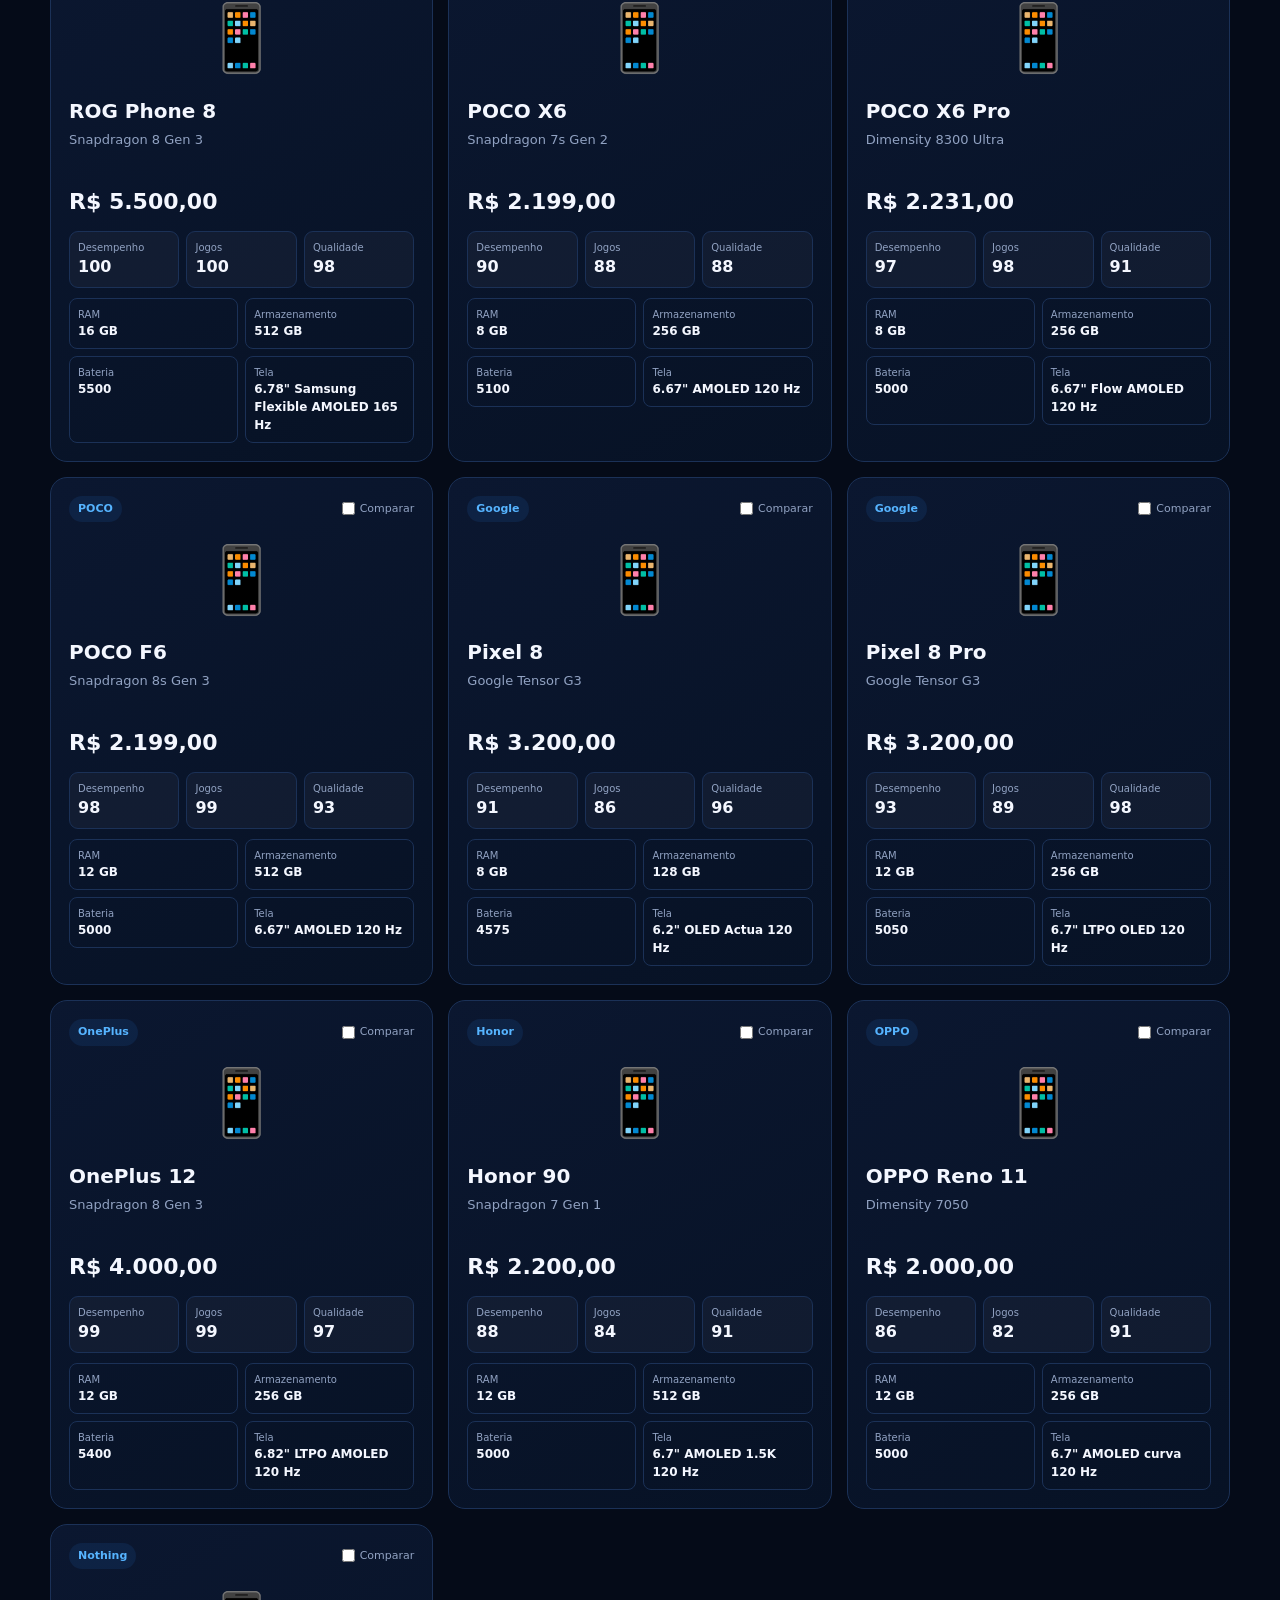
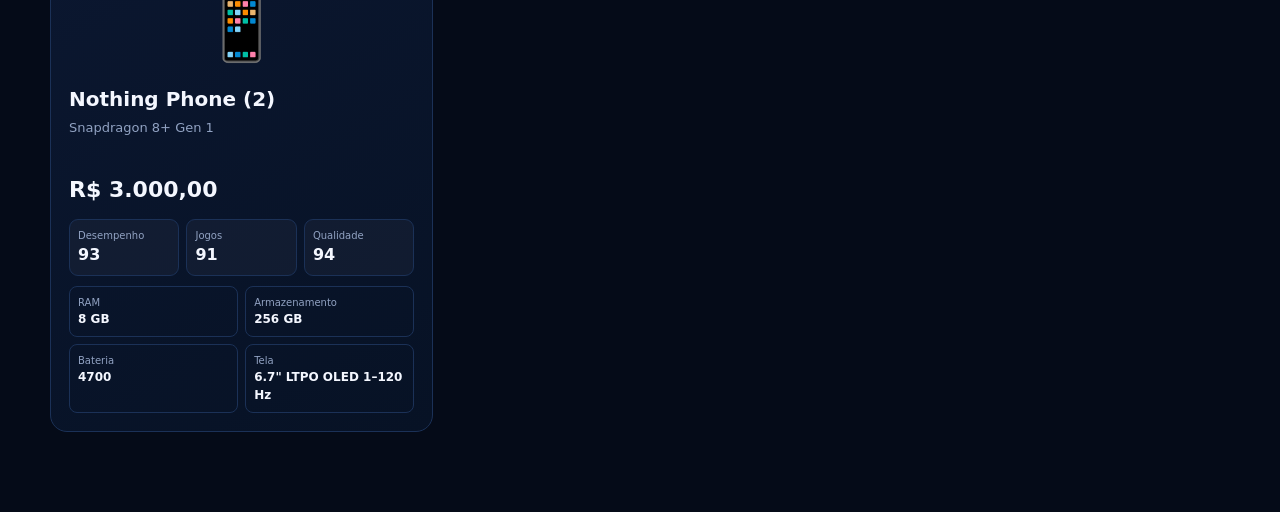
==== commit 6d2e6acf: "Update script tags with versioning for dados.js" ====
--- a/celulares.html
+++ b/celulares.html
@@ -743,8 +743,7 @@
 });
 
 </script>
-
-    <script src="./dados.js"></script>
-<script src="./script.js"></script>
+    <script src="./dados.js?v=20260922"></script>
+    
 </body>
 </html>
